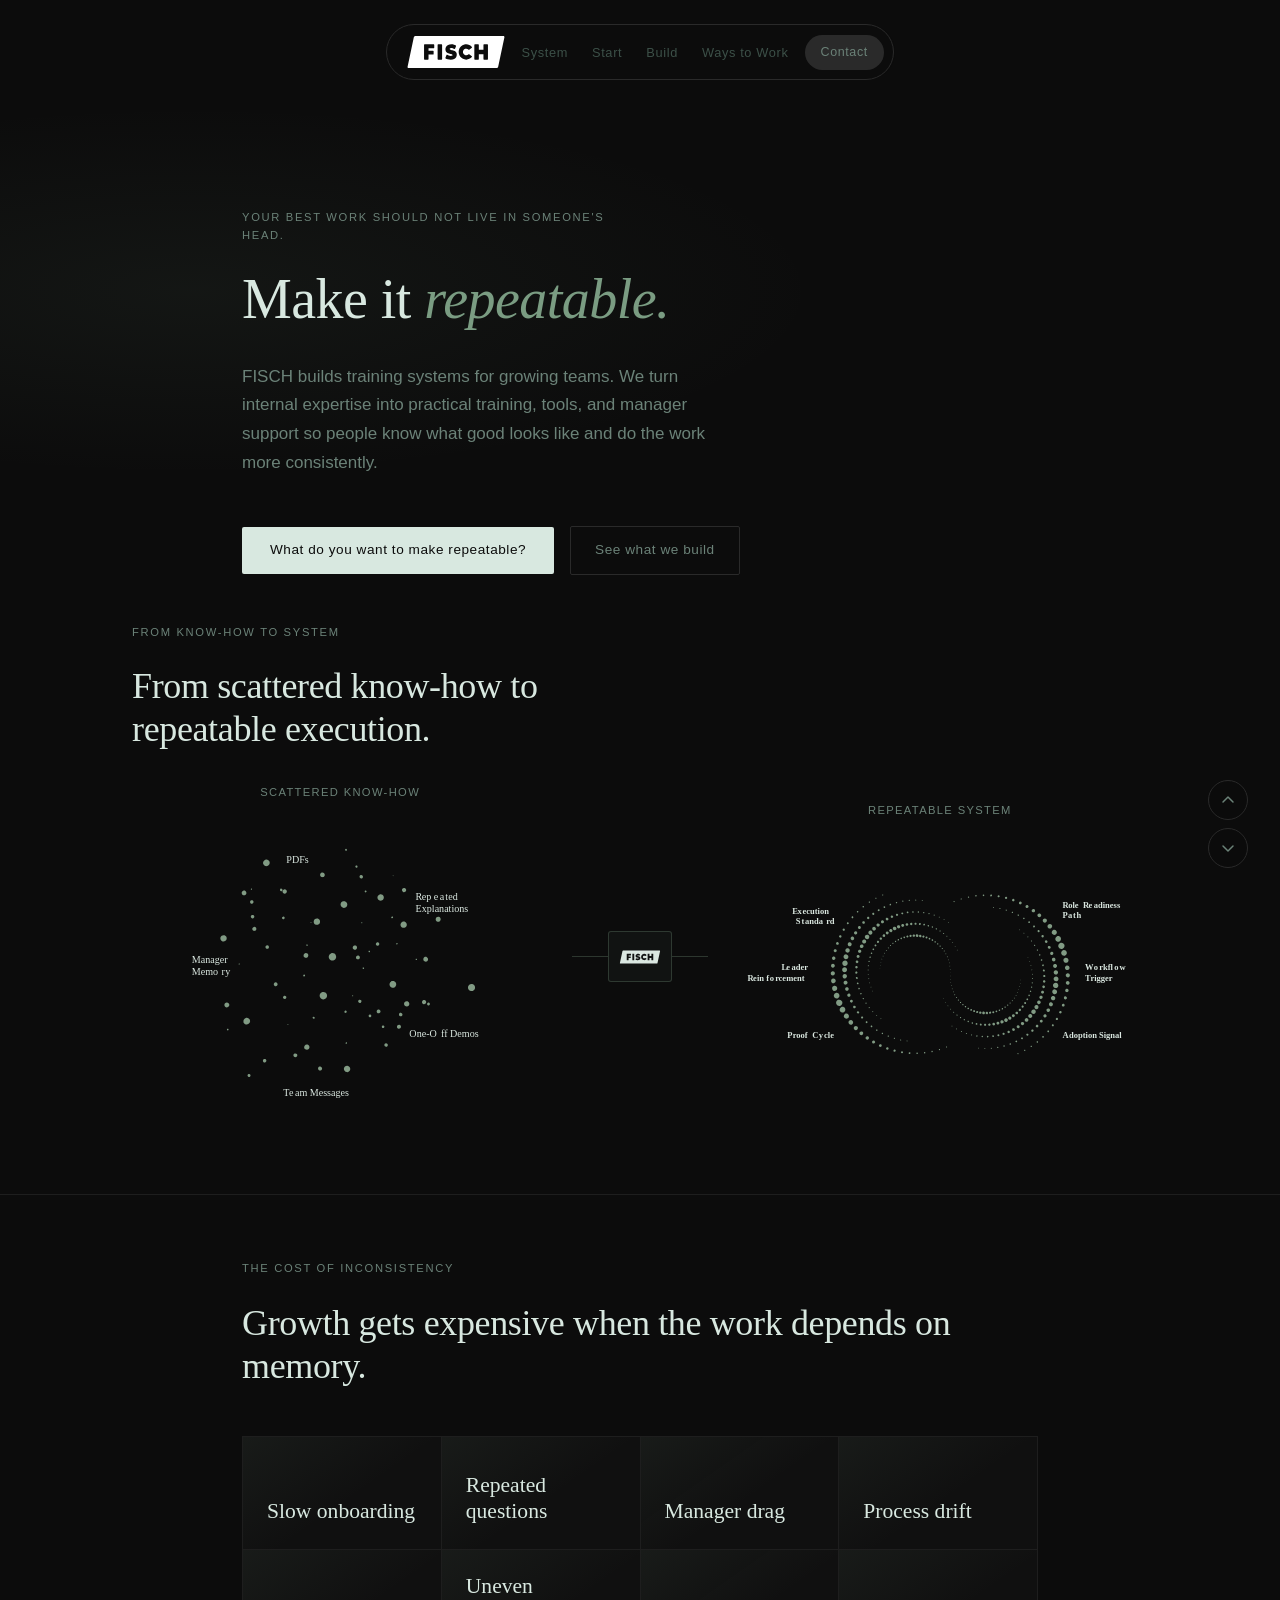
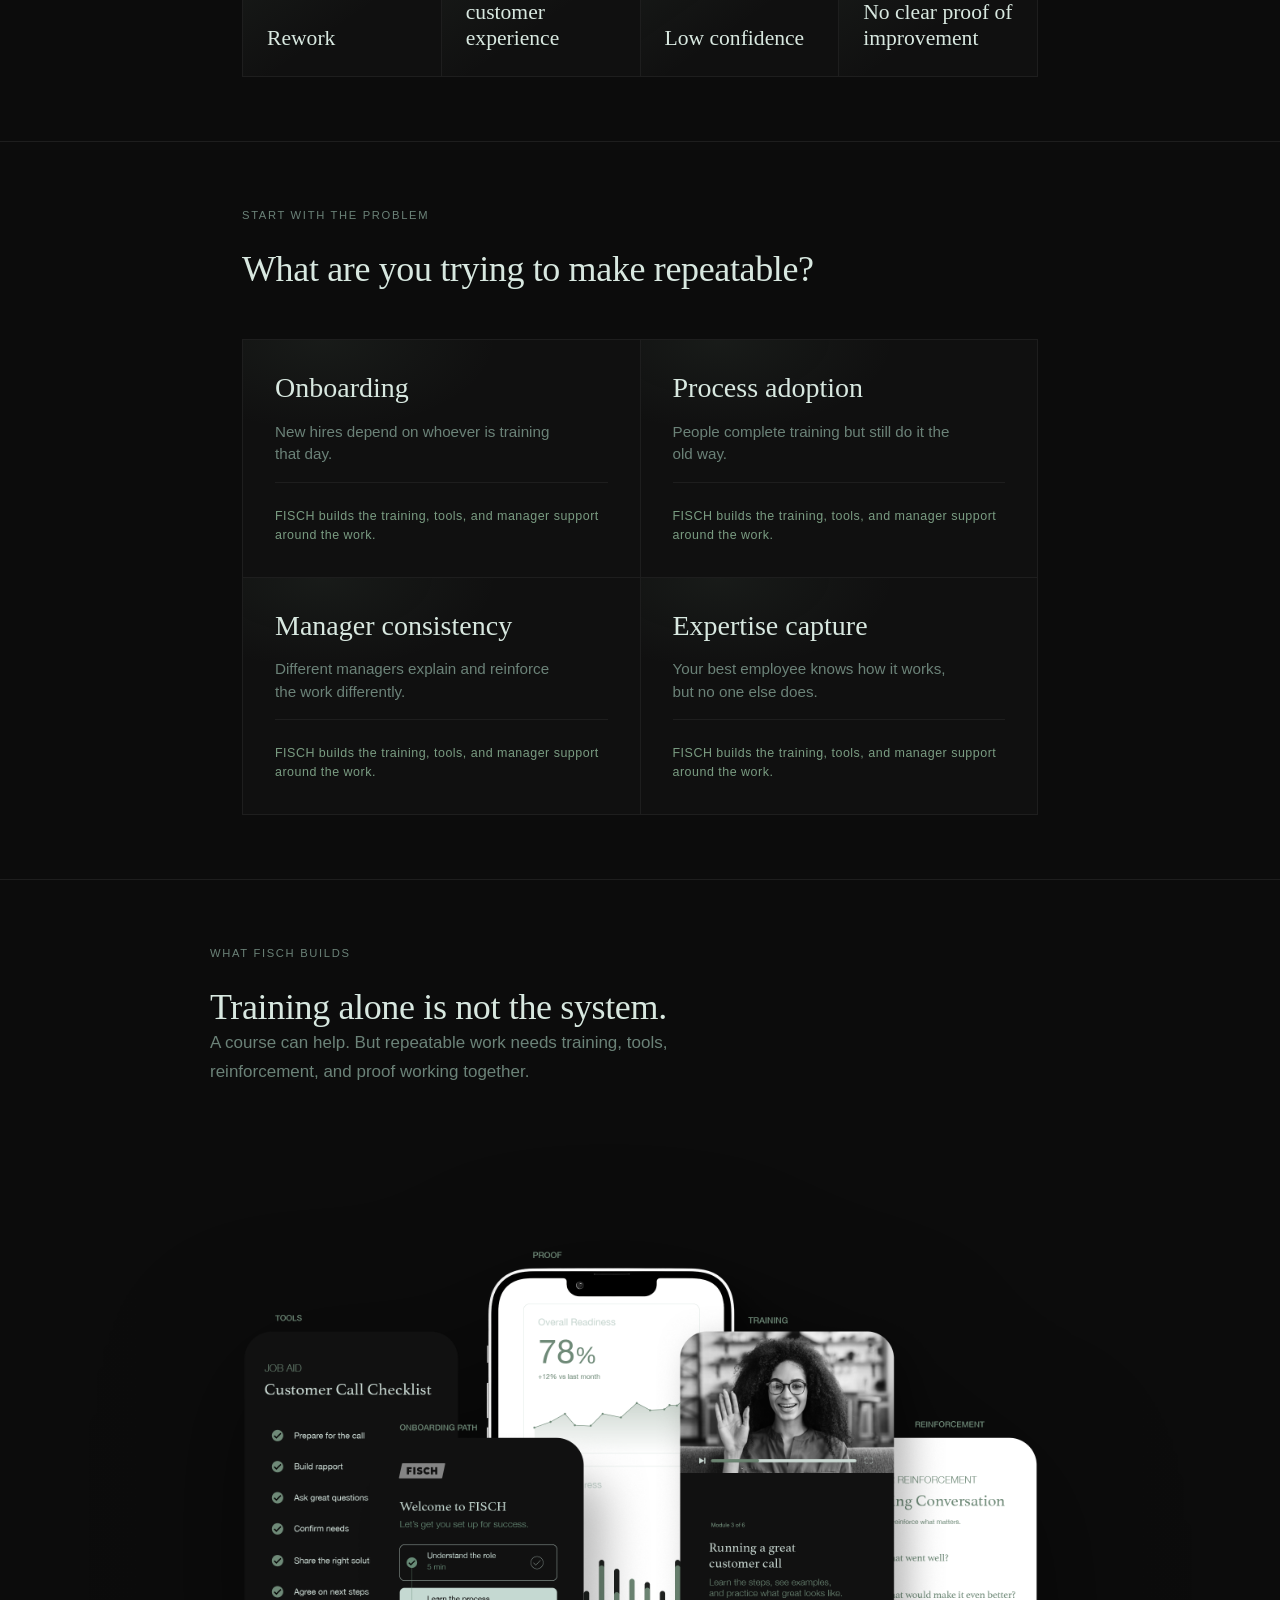
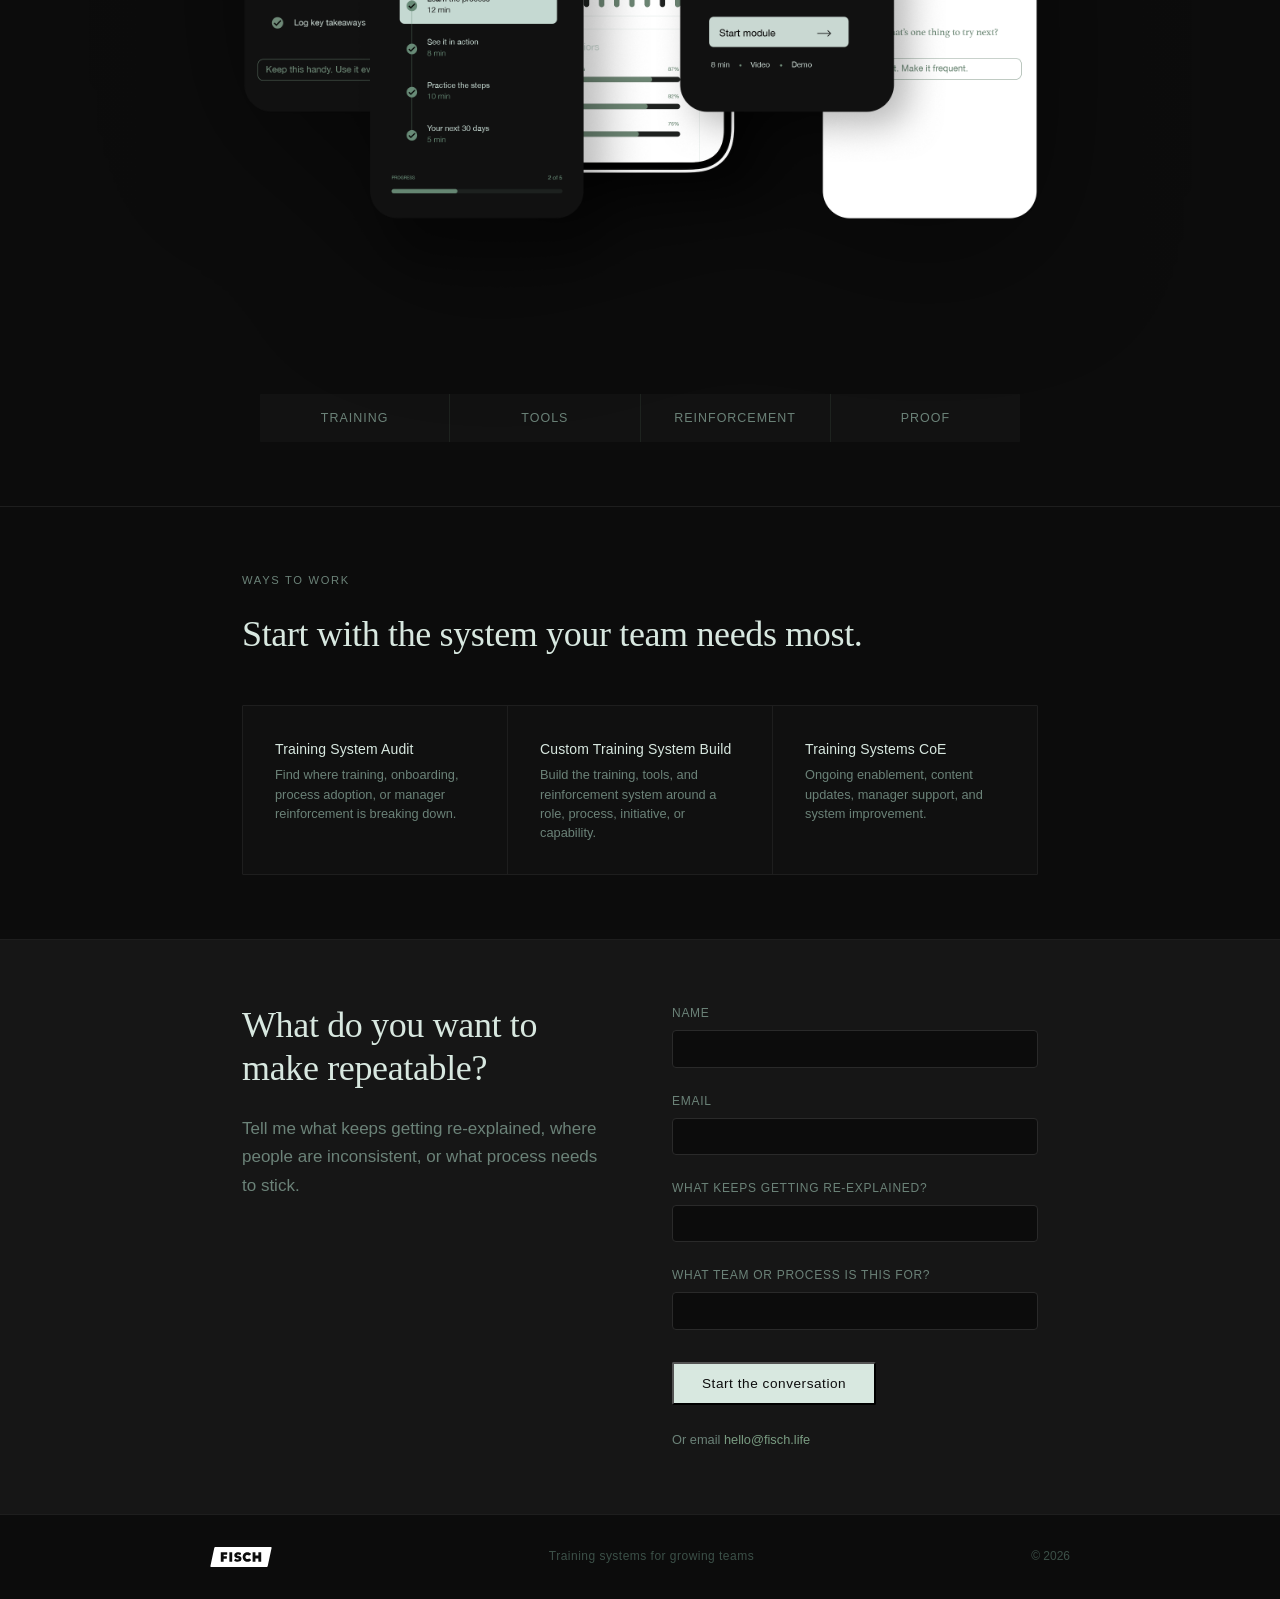
==== index.html @ 95045d08 "Add FISCH system stack section and mobile nav updates" ====
<!DOCTYPE html>
<html lang="en">
<head>
  <meta charset="UTF-8" />
  <meta name="viewport" content="width=device-width, initial-scale=1.0" />
  <title>FISCH | Training Systems for Growing Teams</title>
  <meta name="description" content="FISCH builds training systems for growing teams so internal expertise becomes repeatable work." />
  <link rel="canonical" href="https://fisch.life/" />

  <meta property="og:type" content="website" />
  <meta property="og:url" content="https://fisch.life/" />
  <meta property="og:title" content="FISCH — Training Systems for Growing Teams" />
  <meta property="og:description" content="FISCH builds training systems for growing teams so internal expertise becomes repeatable work." />
  <meta property="og:image" content="https://fisch.life/assets/images/og-image.png" />

  <meta name="twitter:card" content="summary_large_image" />
  <meta name="twitter:title" content="FISCH — Training Systems for Growing Teams" />
  <meta name="twitter:description" content="FISCH builds training systems for growing teams so internal expertise becomes repeatable work." />
  <meta name="twitter:image" content="https://fisch.life/assets/images/og-image.png" />

  <script type="application/ld+json">
  {
    "@context": "https://schema.org",
    "@graph": [
      {
        "@type": "Organization",
        "name": "FISCH",
        "url": "https://fisch.life/",
        "logo": "https://fisch.life/assets/logos/fisch-logo-green.svg",
        "description": "Training systems for growing teams.",
        "email": "hello@fisch.life"
      },
      {
        "@type": "WebSite",
        "name": "FISCH",
        "url": "https://fisch.life/"
      }
    ]
  }
  </script>

  <link rel="stylesheet" href="style.css" />
  <link rel="icon" type="image/svg+xml" href="assets/logos/fisch-logo-green.svg" />
</head>
<body>

  <nav class="nav-rail" aria-label="Section navigation">
    <a href="#" class="rail-wordmark" aria-label="FISCH home">
      <img src="assets/logos/fisch-logo-white.svg" alt="FISCH" onerror="this.src='assets/logos/fisch-logo-white.png'" />
    </a>
    <ul class="rail-links" role="list">
      <li class="rail-item">
        <span class="rail-dot" aria-hidden="true"></span>
        <a href="#hero" class="rail-link">INTRO</a>
      </li>
      <li class="rail-item">
        <span class="rail-dot" aria-hidden="true"></span>
        <a href="#system" class="rail-link">SYSTEM</a>
      </li>
      <li class="rail-item">
        <span class="rail-dot" aria-hidden="true"></span>
        <a href="#use-cases" class="rail-link">START</a>
      </li>
      <li class="rail-item">
        <span class="rail-dot" aria-hidden="true"></span>
        <a href="#what-gets-built" class="rail-link">BUILD</a>
      </li>
      <li class="rail-item">
        <span class="rail-dot" aria-hidden="true"></span>
        <a href="#offers" class="rail-link">OFFERS</a>
      </li>
      <li class="rail-item">
        <span class="rail-dot" aria-hidden="true"></span>
        <a href="#contact" class="rail-link">CONTACT</a>
      </li>
    </ul>
  </nav>

  <header class="site-header">
    <nav class="nav-inner">
      <a href="#" class="wordmark"><img src="assets/logos/fisch-logo-white.svg" alt="FISCH" onerror="this.src='assets/logos/fisch-logo-white.png'" /></a>
      <button class="mobile-menu-toggle" type="button" aria-expanded="false" aria-controls="mobile-menu">
        Menu
      </button>
      <div class="nav-links">
        <a href="#system" class="nav-link">System</a>
        <a href="#use-cases" class="nav-link">Start</a>
        <a href="#what-gets-built" class="nav-link">Build</a>
        <a href="#offers" class="nav-link">Ways to Work</a>
      </div>
      <a href="#contact" class="nav-cta">Contact</a>
      <div class="mobile-menu" id="mobile-menu" hidden>
        <a href="#hero" class="mobile-menu-link">Intro</a>
        <a href="#system" class="mobile-menu-link">System</a>
        <a href="#use-cases" class="mobile-menu-link">Start</a>
        <a href="#what-gets-built" class="mobile-menu-link">Build</a>
        <a href="#offers" class="mobile-menu-link">Offers</a>
        <a href="#contact" class="mobile-menu-link">Contact</a>
        <a href="#contact" class="mobile-menu-cta">What do you want to make repeatable?</a>
      </div>
    </nav>
  </header>

  <main>

    <!-- 1. Hero -->
    <section id="hero">
      <div class="section-inner hero-inner">
        <div class="hero-copy">
          <p class="overline">Your best work should not live in someone's head.</p>
          <h1>Make it <em>repeatable.</em></h1>
          <p class="hero-sub">FISCH builds training systems for growing teams. We turn internal expertise into practical training, tools, and manager support so people know what good looks like and do the work more consistently.</p>
          <div class="hero-actions">
            <a href="#contact" class="btn-primary">What do you want to make repeatable?</a>
            <a href="#what-gets-built" class="btn-ghost">See what we build</a>
          </div>
        </div>
        <div class="hero-atmosphere" aria-hidden="true">
          <img src="assets/logos/fisch-logo-green-gradient-interior.svg" alt="" class="hero-logo-mark">
        </div>
      </div>
    </section>

    <!-- 2. Transformation visual -->
    <section id="system">
      <div class="section-inner hero-transform-inner">
        <div class="hero-transform-copy">
          <p class="overline">From Know-How to System</p>
          <h2>From scattered know-how to repeatable execution.</h2>
        </div>
        <div class="transform-visual">
          <div class="transform-panel">
            <p class="transform-label">Scattered Know-How</p>
            <figure class="transform-figure">
              <img
                src="assets/images/scattered-knowhow.svg"
                alt="Scattered sticky notes, informal messages, and undocumented expertise spread across people with no consistent system in place"
                onerror="this.src='assets/images/scattered-knowhow.png'"
              />
            </figure>
          </div>
          <div class="transform-bridge" aria-hidden="true">
            <span class="transform-connector"></span>
            <div class="transform-mark">
              <img
                src="assets/logos/fisch-logo-teal.svg"
                alt=""
                onerror="this.src='assets/logos/fisch-logo-teal.png'"
              />
              <span class="transform-steps">captures · structures · embeds · proves</span>
            </div>
            <span class="transform-connector"></span>
          </div>
          <div class="transform-panel">
            <p class="transform-label">Repeatable System</p>
            <figure class="transform-figure">
              <img
                src="assets/images/execution-system.svg"
                alt="An organized execution system with onboarding paths, job aids, manager check-ins, and consistent standards the whole team uses"
                onerror="this.src='assets/images/execution-system.png'"
              />
            </figure>
          </div>
        </div>
      </div>
    </section>

    <!-- 3. Cost of inconsistency -->
    <section id="friction">
      <div class="section-inner">
        <p class="overline">The Cost of Inconsistency</p>
        <h2>Growth gets expensive when the work depends on memory.</h2>
        <ul class="cost-grid" role="list">
          <li>Slow onboarding</li>
          <li>Repeated questions</li>
          <li>Manager drag</li>
          <li>Process drift</li>
          <li>Rework</li>
          <li>Uneven customer experience</li>
          <li>Low confidence</li>
          <li>No clear proof of improvement</li>
        </ul>
      </div>
    </section>

    <!-- 4. Self-identification -->
    <section id="use-cases">
      <div class="section-inner">
        <p class="overline">START WITH THE PROBLEM</p>
        <h2>What are you trying to make repeatable?</h2>
        <ul class="repeatable-grid" role="list">
          <li class="repeatable-card">
            <span class="repeatable-card-title">Onboarding</span>
            <span class="repeatable-card-desc">New hires depend on whoever is training that day.</span>
            <span class="repeatable-card-build">FISCH builds the training, tools, and manager support around the work.</span>
          </li>
          <li class="repeatable-card">
            <span class="repeatable-card-title">Process adoption</span>
            <span class="repeatable-card-desc">People complete training but still do it the old way.</span>
            <span class="repeatable-card-build">FISCH builds the training, tools, and manager support around the work.</span>
          </li>
          <li class="repeatable-card">
            <span class="repeatable-card-title">Manager consistency</span>
            <span class="repeatable-card-desc">Different managers explain and reinforce the work differently.</span>
            <span class="repeatable-card-build">FISCH builds the training, tools, and manager support around the work.</span>
          </li>
          <li class="repeatable-card">
            <span class="repeatable-card-title">Expertise capture</span>
            <span class="repeatable-card-desc">Your best employee knows how it works, but no one else does.</span>
            <span class="repeatable-card-build">FISCH builds the training, tools, and manager support around the work.</span>
          </li>
        </ul>
      </div>
    </section>

    <!-- 5. What FISCH builds -->
    <section id="what-gets-built">
      <div class="section-inner">
        <div class="system-stack-copy">
          <p class="overline">WHAT FISCH BUILDS</p>
          <h2>Training alone is not the system.</h2>
          <p class="section-lead">A course can help. But repeatable work needs training, tools, reinforcement, and proof working together.</p>
        </div>
        <figure class="system-stack-visual">
          <img
            src="assets/images/fisch-system-stack.png"
            alt="FISCH system stack showing onboarding, training, job aids, manager reinforcement, workflow prompts, and proof."
            loading="lazy"
            decoding="async"
          />
        </figure>
        <div class="system-stack-strip" role="group" aria-label="FISCH system parts">
          <button type="button" class="system-stack-button">Training</button>
          <button type="button" class="system-stack-button">Tools</button>
          <button type="button" class="system-stack-button">Reinforcement</button>
          <button type="button" class="system-stack-button">Proof</button>
        </div>
      </div>
    </section>

    <!-- 6. Ways to work -->
    <section id="offers">
      <div class="section-inner">
        <p class="overline">Ways to Work</p>
        <h2>Start with the system your team needs most.</h2>
        <ul class="build-items offer-items">
          <li class="build-item">
            <span class="build-item-name">Training System Audit</span>
            <span class="build-item-desc">Find where training, onboarding, process adoption, or manager reinforcement is breaking down.</span>
          </li>
          <li class="build-item">
            <span class="build-item-name">Custom Training System Build</span>
            <span class="build-item-desc">Build the training, tools, and reinforcement system around a role, process, initiative, or capability.</span>
          </li>
          <li class="build-item">
            <span class="build-item-name">Training Systems CoE</span>
            <span class="build-item-desc">Ongoing enablement, content updates, manager support, and system improvement.</span>
          </li>
        </ul>
      </div>
    </section>

    <!-- 7. Final CTA -->
    <section id="contact">
      <div class="section-inner">
        <div class="contact-split">
          <div class="contact-copy">
            <h2>What do you want to make repeatable?</h2>
            <p class="section-lead">Tell me what keeps getting re-explained, where people are inconsistent, or what process needs to stick.</p>
          </div>
          <div class="contact-form-wrap">
            <form class="contact-form" name="contact" action="mailto:hello@fisch.life" method="post" enctype="text/plain">
              <div class="form-field">
                <label for="name">Name</label>
                <input type="text" id="name" name="name" autocomplete="name" required />
              </div>
              <div class="form-field">
                <label for="email">Email</label>
                <input type="email" id="email" name="email" autocomplete="email" required />
              </div>
              <div class="form-field">
                <label for="re-explained">What keeps getting re-explained?</label>
                <input type="text" id="re-explained" name="what-keeps-getting-re-explained" required />
              </div>
              <div class="form-field">
                <label for="team-process">What team or process is this for?</label>
                <input type="text" id="team-process" name="team-or-process" />
              </div>
              <button type="submit" class="btn-primary">Start the conversation</button>
            </form>
            <p class="form-fallback">Or email <a href="mailto:hello@fisch.life">hello@fisch.life</a></p>
          </div>
        </div>
      </div>
    </section>

  </main>

  <footer class="site-footer">
    <div class="footer-inner">
      <img src="assets/logos/fisch-logo-white.svg" alt="FISCH" class="wordmark-img" onerror="this.src='assets/logos/fisch-logo-white.png'" />
      <span class="footer-tagline">Training systems for growing teams</span>
      <span class="footer-copy">&copy; 2026</span>
    </div>
  </footer>

  <nav class="section-nav" aria-label="Jump to section">
    <button class="section-nav-btn" id="section-prev" aria-label="Previous section">
      <svg width="14" height="14" viewBox="0 0 14 14" fill="none" aria-hidden="true">
        <polyline points="2,9 7,4 12,9" stroke="currentColor" stroke-width="1.5" stroke-linecap="round" stroke-linejoin="round"/>
      </svg>
    </button>
    <button class="section-nav-btn" id="section-next" aria-label="Next section">
      <svg width="14" height="14" viewBox="0 0 14 14" fill="none" aria-hidden="true">
        <polyline points="2,5 7,10 12,5" stroke="currentColor" stroke-width="1.5" stroke-linecap="round" stroke-linejoin="round"/>
      </svg>
    </button>
  </nav>

  <script src="main.js?v=mobile-menu"></script>
</body>
</html>
---- style.css ----
/* ============================================================
   FISCH — style.css
   Premium, minimal, dark. No external dependencies.
   ============================================================ */

/* --- Custom properties --- */
:root {
  --bg:           #0c0c0c;
  --bg-section:   #101010;
  --surface:      #161616;
  --border:       #1e1e1e;
  --border-light: #2a2a2a;

  --text:         #d8e8e0;
  --text-muted:   #6b8278;
  --text-dim:     #3c5048;
  --accent:       #7a9c82;

  --font-serif: 'Palatino Linotype', Palatino, 'Book Antiqua', serif;
  --font-sans:  -apple-system, BlinkMacSystemFont, 'Helvetica Neue', Arial, sans-serif;

  --max-w:        860px;
  --max-w-narrow: 640px;

  --space-1: 0.5rem;
  --space-2: 1rem;
  --space-3: 1.5rem;
  --space-4: 2rem;
  --space-6: 3rem;
  --space-8: 4rem;
  --space-12: 6rem;
  --space-16: 8rem;
  --space-20: 10rem;
}

/* --- Reset --- */
*, *::before, *::after {
  box-sizing: border-box;
  margin: 0;
  padding: 0;
}

html {
  width: 100%;
  min-height: 100%;
  background-color: var(--bg);
  scroll-behavior: smooth;
  -webkit-font-smoothing: antialiased;
  scroll-padding-top: 5rem;
  overflow-x: hidden;
}

body {
  width: 100%;
  max-width: 100%;
  min-height: 100vh;
  margin: 0;
  background-color: var(--bg);
  color: var(--text);
  font-family: var(--font-sans);
  font-size: 1rem;
  line-height: 1.65;
  overflow-x: hidden;
}

main {
  width: 100%;
  max-width: 100%;
  padding-top: 5rem;
  background-color: var(--bg);
}

/* --- Typography --- */
h1, h2, h3 {
  font-family: var(--font-serif);
  font-weight: normal;
  letter-spacing: -0.01em;
  line-height: 1.2;
  color: var(--text);
}

h1 {
  font-size: clamp(2rem, 5vw, 3.5rem);
  line-height: 1.1;
}

h2 {
  font-size: clamp(1.5rem, 3.5vw, 2.25rem);
  line-height: 1.2;
}

h3 {
  font-size: 1.125rem;
  letter-spacing: 0;
}

p {
  color: var(--text);
  max-width: 62ch;
}

img,
svg {
  max-width: 100%;
}

a {
  color: var(--text);
  text-decoration: none;
}

/* --- Utilities --- */
.overline {
  display: block;
  font-family: var(--font-sans);
  font-size: 0.7rem;
  font-weight: 500;
  letter-spacing: 0.15em;
  text-transform: uppercase;
  color: var(--text-muted);
  margin-bottom: var(--space-3);
}

.placeholder-note {
  color: var(--text-dim);
  font-size: 0.875rem;
  font-style: italic;
  margin-top: var(--space-2);
}

/* --- Layout --- */
.section-inner {
  max-width: var(--max-w);
  margin: 0 auto;
  padding: var(--space-8) var(--space-4);
  width: 100%;
}

section {
  width: 100%;
  max-width: 100%;
  background-color: var(--bg);
}

section + section {
  border-top: 1px solid var(--border);
}

/* --- Header / Nav --- */
.nav-rail { display: none; }

.site-header {
  position: fixed;
  top: 1.5rem;
  left: 0;
  right: 0;
  max-width: 100%;
  z-index: 100;
  pointer-events: none;
}

.nav-inner {
  position: relative;
  max-width: fit-content;
  margin: 0 auto;
  padding: 0.6rem 0.6rem 0.6rem 1.25rem;
  display: flex;
  align-items: center;
  gap: var(--space-2);
  background-color: rgba(14, 14, 14, 0.92);
  border: 1px solid var(--border-light);
  border-radius: 100px;
  backdrop-filter: blur(10px);
  -webkit-backdrop-filter: blur(10px);
  pointer-events: auto;
}

.wordmark {
  font-family: var(--font-sans);
  font-size: 0.8rem;
  font-weight: 600;
  letter-spacing: 0.2em;
  text-transform: uppercase;
  color: var(--text);
  display: flex;
  align-items: center;
}

.wordmark img {
  display: block;
  height: 32px;
  width: auto;
}

.wordmark-img {
  display: block;
  height: 20px;
  width: auto;
}

.nav-links {
  display: flex;
  gap: var(--space-3);
}

.nav-link {
  font-size: 0.8rem;
  letter-spacing: 0.05em;
  color: var(--text-dim);
  transition: color 0.2s;
}

.nav-link:hover {
  color: var(--text-muted);
}

.nav-link.is-active {
  color: var(--text);
}

.nav-cta {
  display: inline-block;
  padding: 0.45rem 1rem;
  background-color: var(--border-light);
  border-radius: 100px;
  font-size: 0.78rem;
  letter-spacing: 0.05em;
  color: var(--text-muted);
  transition: background-color 0.2s, color 0.2s;
}

.nav-cta:hover {
  background-color: var(--surface);
  color: var(--text);
}

.mobile-menu-toggle,
.mobile-menu {
  display: none;
}

.mobile-menu[hidden] {
  display: none !important;
}

.wordmark:focus-visible,
.nav-link:focus-visible,
.nav-cta:focus-visible,
.rail-wordmark:focus-visible,
.rail-link:focus-visible,
.mobile-menu-toggle:focus-visible,
.mobile-menu-link:focus-visible,
.mobile-menu-cta:focus-visible {
  outline: 1px solid rgba(122, 156, 130, 0.7);
  outline-offset: 4px;
  border-radius: 999px;
}

/* --- Buttons --- */
.btn-primary {
  display: inline-block;
  padding: 0.75rem 1.75rem;
  background-color: var(--text);
  color: var(--bg);
  font-family: var(--font-sans);
  font-size: 0.85rem;
  font-weight: 500;
  letter-spacing: 0.04em;
  border-radius: 2px;
  max-width: 100%;
  text-align: center;
  transition: opacity 0.2s;
}

.btn-primary:hover {
  opacity: 0.85;
}

.btn-ghost {
  display: inline-block;
  padding: 0.75rem 1.5rem;
  border: 1px solid var(--border-light);
  color: var(--text-muted);
  font-family: var(--font-sans);
  font-size: 0.85rem;
  letter-spacing: 0.04em;
  border-radius: 2px;
  max-width: 100%;
  text-align: center;
  transition: color 0.2s, border-color 0.2s;
}

.btn-ghost:hover {
  color: var(--text);
  border-color: var(--text-muted);
}

/* --- Hero --- */
#hero {
  background-color: var(--bg);
  background-image: radial-gradient(ellipse 70% 50% at 15% 40%, rgba(122, 156, 130, 0.07) 0%, transparent 70%);
}

.hero-inner {
  padding-top: var(--space-16);
  padding-bottom: var(--space-4);
}

.hero-copy h1 {
  max-width: 18ch;
  margin-bottom: var(--space-4);
}

.hero-copy h1 em {
  color: var(--accent);
  font-style: italic;
}

.hero-atmosphere {
  display: none;
}

/* Scroll cue */
.scroll-cue {
  display: block;
  margin-top: var(--space-6);
  color: var(--text-dim);
  animation: scroll-cue-pulse 2.4s ease-in-out infinite;
}

@keyframes scroll-cue-pulse {
  0%, 100% { opacity: 0.35; transform: translateY(0); }
  50%       { opacity: 0.75; transform: translateY(4px); }
}

.hero-sub {
  font-size: 1.0625rem;
  color: var(--text-muted);
  max-width: 52ch;
  margin-bottom: var(--space-6);
  line-height: 1.7;
}

.hero-actions {
  display: flex;
  gap: var(--space-2);
  flex-wrap: wrap;
  align-items: center;
}

.hero-transform-inner {
  padding-top: var(--space-2);
  padding-bottom: var(--space-8);
  max-width: 1080px;
}

.hero-transform-copy {
  max-width: var(--max-w);
  margin-bottom: var(--space-4);
}

.hero-transform-copy h2 {
  max-width: 28ch;
}

/* --- Compressed homepage sections --- */
#system,
#friction,
#use-cases,
#what-gets-built,
#offers {
  background-color: var(--bg);
}

#hero + #system {
  border-top: 0;
}

.cost-grid,
.repeatable-grid {
  list-style: none;
  display: grid;
  gap: 1px;
  background-color: var(--border);
  border: 1px solid var(--border);
  margin-top: var(--space-6);
}

.cost-grid {
  grid-template-columns: repeat(4, 1fr);
}

.cost-grid li {
  min-height: 7rem;
  display: flex;
  align-items: flex-end;
  padding: var(--space-3);
  background:
    linear-gradient(145deg, rgba(122, 156, 130, 0.08), transparent 55%),
    var(--bg-section);
  color: var(--text);
  font-family: var(--font-serif);
  font-size: clamp(1.05rem, 1.7vw, 1.35rem);
  line-height: 1.2;
}

.repeatable-grid {
  grid-template-columns: repeat(2, 1fr);
}

.repeatable-card {
  display: flex;
  flex-direction: column;
  gap: var(--space-2);
  min-height: 13rem;
  padding: var(--space-4);
  background:
    radial-gradient(ellipse 80% 70% at 20% 0%, rgba(122, 156, 130, 0.08), transparent 55%),
    var(--bg-section);
}

.repeatable-card-title {
  display: block;
  font-family: var(--font-serif);
  font-size: clamp(1.25rem, 2.2vw, 1.75rem);
  line-height: 1.15;
  color: var(--text);
}

.repeatable-card-desc {
  display: block;
  color: var(--text-muted);
  font-size: 0.95rem;
  line-height: 1.5;
  max-width: 34ch;
}

.repeatable-card-build {
  display: block;
  margin-top: auto;
  padding-top: var(--space-3);
  border-top: 1px solid var(--border);
  color: var(--accent);
  font-size: 0.78rem;
  line-height: 1.5;
  letter-spacing: 0.04em;
}

.build-items-simple .build-item {
  min-height: 10rem;
  justify-content: flex-end;
}

.build-items-simple .build-item-name {
  font-family: var(--font-serif);
  font-size: clamp(1.35rem, 2vw, 1.75rem);
  line-height: 1.15;
}

.build-items-simple .build-item-desc {
  font-size: 0.95rem;
}

.offer-items {
  margin-top: var(--space-6);
}

.credibility-strip {
  margin-top: var(--space-8);
  padding-top: var(--space-6);
  border-top: 1px solid var(--border);
}

.credibility-copy {
  display: grid;
  grid-template-columns: minmax(12rem, 0.8fr) minmax(0, 1.2fr);
  gap: var(--space-6);
  align-items: baseline;
}

.credibility-copy .overline {
  margin-bottom: 0;
}

.credibility-copy h2 {
  font-size: clamp(1.35rem, 2.6vw, 2rem);
  max-width: 28ch;
}

.compact-brand-strip {
  grid-template-columns: repeat(4, 1fr);
  gap: var(--space-4);
  margin-top: var(--space-6);
  padding-top: 0;
  border-top: none;
}

.compact-brand-strip .brand-item {
  justify-content: space-between;
  min-height: 5rem;
  padding-top: var(--space-3);
  border-top: 1px solid var(--border);
}

/* --- Journey --- */
#journey {
  background-color: var(--bg);
  border-top: none;
}

.journey-inner {
  padding-top: var(--space-4);
  padding-bottom: var(--space-12);
}

.journey-sequence {
  display: flex;
  align-items: flex-start;
  justify-content: space-between;
  position: relative;
  margin-top: var(--space-8);
  max-width: var(--max-w-narrow);
}

.journey-sequence::before {
  content: '';
  position: absolute;
  top: 0.3rem;
  left: 0;
  right: 0;
  height: 1px;
  background: linear-gradient(
    to right,
    transparent,
    var(--border-light) 12%,
    var(--border-light) 88%,
    transparent
  );
}

.journey-step {
  display: flex;
  flex-direction: column;
  align-items: center;
  gap: var(--space-2);
  position: relative;
  z-index: 1;
  cursor: pointer;
}

.journey-step:focus-visible {
  outline: 1px solid var(--border-light);
  outline-offset: 6px;
  border-radius: 2px;
}

.journey-node {
  display: block;
  width: 0.6rem;
  height: 0.6rem;
  border-radius: 50%;
  border: 1px solid var(--border-light);
  background-color: var(--bg-section);
  transition: border-color 0.2s, background-color 0.2s;
}

.journey-step-label {
  font-family: var(--font-sans);
  font-size: 0.68rem;
  letter-spacing: 0.1em;
  text-transform: uppercase;
  color: var(--text-dim);
  white-space: nowrap;
  transition: color 0.2s;
}

/* hover — subtle, does not reveal content */
.journey-step:hover .journey-node {
  border-color: var(--text-muted);
}

.journey-step:hover .journey-step-label {
  color: var(--text-muted);
}

/* active — set by JS */
.journey-step.is-active .journey-node {
  border-color: var(--accent);
  background-color: var(--accent);
}

.journey-step.is-active .journey-step-label {
  color: var(--text);
}

/* panel */
.journey-panel {
  max-width: var(--max-w-narrow);
  margin-top: var(--space-6);
  padding: var(--space-3) 0 var(--space-3) var(--space-4);
  border-left: 2px solid var(--accent);
  opacity: 0;
  transition: opacity 0.25s;
}

.journey-panel.is-visible {
  opacity: 1;
}

.journey-panel-text {
  font-size: 0.9rem;
  color: var(--text-muted);
  line-height: 1.65;
  max-width: none;
}

/* --- Problem --- */
#problem .section-inner {
  padding-bottom: var(--space-12);
}

#problem h2 {
  max-width: 22ch;
  margin-bottom: var(--space-4);
}

.section-lead {
  font-size: 1.0625rem;
  color: var(--text-muted);
  max-width: 58ch;
  line-height: 1.7;
  margin-bottom: var(--space-8);
}

.problem-list {
  list-style: none;
  display: grid;
  gap: 0;
  border-top: 1px solid var(--border);
  margin-bottom: var(--space-8);
}

#friction .problem-list li {
  grid-template-columns: 1fr;
}

.problem-list li {
  display: grid;
  grid-template-columns: 10rem 1fr;
  gap: var(--space-4);
  align-items: baseline;
  padding: var(--space-3) 0;
  border-bottom: 1px solid var(--border);
}

.problem-label {
  font-family: var(--font-sans);
  font-size: 0.8rem;
  font-weight: 500;
  letter-spacing: 0.06em;
  text-transform: uppercase;
  color: var(--accent);
  flex-shrink: 0;
}

.problem-desc {
  font-size: 0.9375rem;
  color: var(--text-muted);
  line-height: 1.6;
}

.problem-close {
  font-family: var(--font-serif);
  font-size: 1.125rem;
  color: var(--text);
  max-width: none;
}

/* --- Legacy fit matrix styles --- */
.fit-matrix {
  list-style: none;
  border-top: 1px solid var(--border);
  margin-top: var(--space-6);
}

.fit-row {
  display: grid;
  grid-template-columns: 10rem 2rem 1fr;
  gap: var(--space-3);
  align-items: baseline;
  padding: var(--space-4) 0;
  border-bottom: 1px solid var(--border);
}

.fit-category {
  font-family: var(--font-sans);
  font-size: 0.78rem;
  font-weight: 500;
  letter-spacing: 0.07em;
  text-transform: uppercase;
  color: var(--accent);
}

.fit-arrow {
  font-size: 0.8rem;
  color: var(--text-dim);
  text-align: center;
  user-select: none;
}

.fit-scenario {
  display: flex;
  flex-direction: column;
  gap: 0.2rem;
}

.fit-scenario-name {
  font-family: var(--font-sans);
  font-size: 0.9rem;
  font-weight: 500;
  color: var(--text);
  display: block;
}

.fit-scenario-desc {
  font-size: 0.8rem;
  color: var(--text-muted);
  line-height: 1.5;
  display: block;
  max-width: none;
}

/* --- Build groups (What Gets Built) --- */
#what-gets-built .section-inner {
  max-width: 1400px;
}

.system-stack-copy {
  max-width: var(--max-w);
  margin: 0 auto;
}

.system-stack-visual {
  position: relative;
  width: 100%;
  max-width: 1320px;
  margin: var(--space-6) auto 0;
  overflow: visible;
  isolation: isolate;
}

.system-stack-visual::after {
  content: "";
  position: absolute;
  z-index: 2;
  inset: 0 -1px;
  background: linear-gradient(90deg,
    var(--bg) 0%,
    rgba(12, 12, 12, 0) 9%,
    rgba(12, 12, 12, 0) 91%,
    var(--bg) 100%);
  opacity: 0.48;
  pointer-events: none;
}

.system-stack-visual img {
  position: relative;
  z-index: 1;
  display: block;
  width: 100%;
  height: auto;
  filter: drop-shadow(0 30px 70px rgba(0, 0, 0, 0.45));
}

.system-stack-strip {
  display: grid;
  grid-template-columns: repeat(4, minmax(0, 1fr));
  gap: 1px;
  max-width: 760px;
  margin: var(--space-4) auto 0;
  background-color: rgba(122, 156, 130, 0.16);
  border-radius: 2px;
  overflow: hidden;
}

.system-stack-button {
  min-height: 3rem;
  padding: 0.8rem 1rem;
  border: 0;
  border-radius: 0;
  background-color: rgba(16, 16, 16, 0.88);
  color: var(--text-muted);
  font-family: var(--font-sans);
  font-size: 0.78rem;
  font-weight: 500;
  letter-spacing: 0.08em;
  text-transform: uppercase;
  cursor: default;
  transition: background-color 0.2s, color 0.2s;
}

.system-stack-button:hover,
.system-stack-button:focus-visible {
  background-color: var(--surface);
  color: var(--text);
}

.system-stack-button:focus-visible {
  outline: 1px solid rgba(122, 156, 130, 0.55);
  outline-offset: -2px;
}

.build-grid {
  display: flex;
  flex-direction: column;
  gap: 1px;
  background-color: var(--border);
  border: 1px solid var(--border);
  border-radius: 2px;
  margin-top: var(--space-6);
}

.build-group {
  background-color: var(--bg);
  padding: var(--space-6) var(--space-6) var(--space-6);
}

.build-group + .build-group {
  margin-top: 0;
}

.build-group-label {
  font-family: var(--font-sans);
  font-size: 0.68rem;
  font-weight: 500;
  letter-spacing: 0.12em;
  text-transform: uppercase;
  color: var(--text-muted);
  margin-bottom: var(--space-4);
}

.build-items {
  list-style: none;
  display: grid;
  grid-template-columns: repeat(auto-fit, minmax(220px, 1fr));
  gap: 1px;
  background-color: var(--border);
  border: 1px solid var(--border);
  border-radius: 1px;
}

#use-cases .build-items {
  grid-template-columns: repeat(2, 1fr);
}

.build-item {
  display: flex;
  flex-direction: column;
  gap: 0.3rem;
  padding: var(--space-4);
  background-color: var(--bg-section);
  transition: background-color 0.2s;
}

.build-item:hover {
  background-color: var(--surface);
}

.build-item-name {
  font-family: var(--font-sans);
  font-size: 0.875rem;
  font-weight: 500;
  color: var(--text);
  letter-spacing: 0.01em;
}

.build-item-desc {
  font-size: 0.8rem;
  color: var(--text-muted);
  line-height: 1.5;
  max-width: none;
}

.offer-best {
  display: block;
  margin-top: var(--space-3);
  padding-top: var(--space-3);
  border-top: 1px solid var(--border);
  font-size: 0.78rem;
  color: var(--text-dim);
  line-height: 1.55;
  max-width: none;
}

/* --- Proof signals --- */
.signal-grid {
  display: grid;
  grid-template-columns: repeat(4, 1fr);
  gap: 1px;
  background-color: var(--border);
  border: 1px solid var(--border);
  border-radius: 1px;
}

.signal-item {
  display: flex;
  flex-direction: column;
  gap: 0.35rem;
  padding: var(--space-4);
  background-color: var(--bg);
}

.signal-desc {
  font-size: 0.8rem;
  color: var(--text-muted);
  line-height: 1.5;
  max-width: none;
}

/* --- Brand strip --- */
.brand-strip {
  display: grid;
  grid-template-columns: repeat(4, 1fr);
  gap: var(--space-6);
  border-top: 1px solid var(--border);
  padding-top: var(--space-6);
  margin-top: var(--space-8);
}

.brand-item {
  display: flex;
  flex-direction: column;
  gap: var(--space-2);
}

.brand-item img {
  display: block;
  height: 28px;
  width: auto;
  max-width: 100%;
  filter: brightness(0) invert(0.75);
  margin-bottom: var(--space-1);
}

.exp-name {
  font-family: var(--font-sans);
  font-size: 0.8rem;
  font-weight: 500;
  color: var(--text);
  display: block;
  letter-spacing: 0.01em;
}

.exp-desc {
  font-size: 0.75rem;
  color: var(--text-muted);
  line-height: 1.45;
  display: block;
  max-width: none;
}

/* --- Method --- */
#method {
  background-color: var(--bg-section);
}

#method h2 {
  max-width: 26ch;
  margin-bottom: var(--space-4);
}

.method-steps {
  list-style: none;
  display: flex;
  flex-direction: column;
  gap: 1px;
  background-color: var(--border);
  border: 1px solid var(--border);
  border-radius: 2px;
  margin-top: var(--space-6);
}

.method-step {
  display: grid;
  grid-template-columns: 8rem 1fr;
  background-color: var(--bg);
  border-left: 2px solid transparent;
  cursor: pointer;
  transition: background-color 0.2s, border-left-color 0.2s;
}

.method-step:focus-visible {
  outline: 1px solid var(--border-light);
  outline-offset: -2px;
}

.method-step:not(.is-active):hover {
  background-color: #111111;
  border-left-color: var(--border-light);
}

/* inactive */
.method-step:not(.is-active) {
  align-items: center;
}

.method-step:not(.is-active) .step-head,
.method-step:not(.is-active) .step-body {
  padding-top: var(--space-3);
  padding-bottom: var(--space-3);
}

.method-step:not(.is-active) .step-marker {
  color: var(--text-dim);
}

.method-step:not(.is-active) .step-body h3 {
  font-size: 0.875rem;
  color: var(--text-muted);
  margin-bottom: 0;
}

.method-step:not(.is-active) .step-body p {
  display: none;
}

/* active */
.method-step.is-active {
  background-color: var(--surface);
  border-left-color: var(--accent);
}

.step-head {
  display: flex;
  flex-direction: column;
  justify-content: flex-start;
  gap: var(--space-1);
  padding: var(--space-6);
  border-right: 1px solid var(--border);
}

.step-number {
  font-family: var(--font-sans);
  font-size: 0.65rem;
  color: var(--text-dim);
  letter-spacing: 0.08em;
}

.step-marker {
  font-family: var(--font-sans);
  font-size: 0.68rem;
  font-weight: 600;
  letter-spacing: 0.2em;
  text-transform: uppercase;
  color: var(--accent);
  display: block;
  width: 100%;
  min-width: 0;
  overflow-wrap: anywhere;
}

.step-body {
  padding: var(--space-6);
}

.step-body h3 {
  font-family: var(--font-serif);
  font-size: 1.125rem;
  color: var(--text);
  line-height: 1.3;
  margin-bottom: var(--space-2);
}

.step-body p {
  font-size: 0.9rem;
  color: var(--text-muted);
  line-height: 1.7;
  max-width: 60ch;
}

.method-engines {
  font-family: var(--font-sans);
  font-size: 0.68rem;
  letter-spacing: 0.12em;
  text-transform: uppercase;
  color: var(--text-dim);
  text-align: center;
  margin-top: var(--space-6);
  max-width: none;
}

/* --- Content sections --- */
#what-gets-built,
#proof,
#who,
#offers,
#scenarios {
  background-color: var(--bg);
}

/* --- Contact --- */
#contact {
  background-color: var(--surface);
}

.contact-split {
  display: grid;
  grid-template-columns: 1fr 1fr;
  gap: var(--space-8);
  align-items: start;
}

.contact-copy h2 {
  margin-bottom: var(--space-3);
}

.contact-copy .section-lead {
  margin-bottom: 0;
}

.contact-form {
  display: flex;
  flex-direction: column;
  gap: var(--space-3);
}

.form-field {
  display: flex;
  flex-direction: column;
  gap: 0.4rem;
}

.form-field label {
  font-size: 0.75rem;
  letter-spacing: 0.06em;
  text-transform: uppercase;
  color: var(--text-muted);
}

.contact-form input,
.contact-form textarea {
  background-color: var(--bg);
  border: 1px solid var(--border-light);
  border-radius: 4px;
  color: var(--text);
  font-family: var(--font-sans);
  font-size: 0.9rem;
  padding: 0.6rem 0.75rem;
  width: 100%;
  box-sizing: border-box;
  transition: border-color 0.2s;
  resize: vertical;
}

.contact-form input:focus,
.contact-form textarea:focus {
  outline: none;
  border-color: var(--accent);
}

.contact-form input::placeholder,
.contact-form textarea::placeholder {
  color: var(--text-dim);
}

.contact-form .btn-primary {
  align-self: flex-start;
  margin-top: var(--space-1);
}

.form-fallback {
  margin-top: var(--space-3);
  font-size: 0.8rem;
  color: var(--text-muted);
}

.form-fallback a {
  color: var(--accent);
}

/* --- Footer --- */
.site-footer {
  border-top: 1px solid var(--border);
  padding: var(--space-4);
}

.footer-inner {
  max-width: var(--max-w);
  margin: 0 auto;
  display: flex;
  align-items: center;
  justify-content: space-between;
}

.footer-tagline {
  font-size: 0.75rem;
  letter-spacing: 0.04em;
  color: var(--text-dim);
}

.footer-copy {
  font-size: 0.75rem;
  color: var(--text-dim);
}

/* --- Desktop nav rail (wide screens only) --- */
@media (min-width: 1500px) {
  /* Hide pill nav; remove offset it created */
  .site-header { display: none; }
  main { padding-top: 0; }
  html { scroll-padding-top: 2rem; }

  /* Hero: two-column layout — atmosphere fills right column */
  .hero-inner {
    display: grid;
    grid-template-columns: 1fr 1fr;
    gap: var(--space-8);
    align-items: center;
  }
  .hero-atmosphere {
    display: block;
    position: relative;
    overflow: hidden;
    background:
      radial-gradient(ellipse 70% 55% at 48% 42%, rgba(122, 156, 130, 0.10) 0%, transparent 58%),
      radial-gradient(ellipse 45% 35% at 52% 58%, rgba(38, 65, 50, 0.12) 0%, transparent 50%),
      radial-gradient(ellipse 90% 75% at 50% 50%, rgba(10, 20, 15, 0.18) 0%, transparent 70%);
    pointer-events: none;
    min-height: 280px;
  }

  .hero-logo-mark {
    display: block;
    width: 90%;
    position: absolute;
    top: 50%;
    left: 50%;
    transform: translate(-50%, -50%);
    pointer-events: none;
    opacity: 0.92;
  }

  /* Rail container — pill/card, centered in left gutter */
  .nav-rail {
    display: flex;
    flex-direction: column;
    align-items: flex-start;
    gap: var(--space-3);
    position: fixed;
    top: 50%;
    transform: translateY(-50%);
    left: max(1rem, calc((100vw - 1080px) / 2 - 10rem));
    z-index: 100;
    background-color: rgba(10, 10, 10, 0.92);
    border: 1px solid rgba(52, 68, 60, 0.55);
    border-radius: 20px;
    padding: 1.35rem 1.2rem;
    max-height: calc(100vh - 3rem);
    overflow-y: auto;
    overscroll-behavior: contain;
    backdrop-filter: blur(20px);
    -webkit-backdrop-filter: blur(20px);
    box-shadow: 0 4px 32px rgba(0, 0, 0, 0.45), 0 0 0 0.5px rgba(122, 156, 130, 0.07);
  }

  .rail-wordmark img {
    display: block;
    height: 28px;
    width: auto;
    opacity: 0.4;
    transition: opacity 0.2s;
  }
  .rail-wordmark:hover img { opacity: 0.85; }

  /* Links list — relative so blob SVG can position within it */
  .rail-links {
    list-style: none;
    display: flex;
    flex-direction: column;
    gap: 0;
    position: relative;
  }

  .rail-item {
    display: flex;
    align-items: center;
    gap: 0.9rem;
    padding: 0.5rem 0;
  }

  /* Dot marker — z-index above blob */
  .rail-dot {
    display: block;
    width: 8px;
    height: 8px;
    border-radius: 50%;
    background-color: var(--border-light);
    flex-shrink: 0;
    transition: background-color 0.25s;
    position: relative;
    z-index: 2;
  }

  .rail-link {
    font-size: 0.82rem;
    letter-spacing: 0.05em;
    text-transform: uppercase;
    color: var(--text-dim);
    transition: color 0.25s;
    white-space: nowrap;
    line-height: 1;
  }
  .rail-link:hover { color: var(--text-muted); }

  .rail-item.is-active .rail-dot { background-color: var(--accent); }
  .rail-item.is-active .rail-link { color: var(--text); }

  /* Blob SVG — absolutely inside .rail-links */
  .rail-blob-svg {
    position: absolute;
    left: 0;
    top: 0;
    width: 13px;
    overflow: visible;
    pointer-events: none;
  }

  .rail-blob-path {
    fill: var(--accent);
    opacity: 0.38;
    transition: d 0.45s cubic-bezier(0.34, 1.56, 0.64, 1);
  }
}

/* Section jump navigator */
.section-nav {
  position: fixed;
  bottom: 2rem;
  right: 2rem;
  display: flex;
  flex-direction: column;
  gap: 0.5rem;
  z-index: 200;
}
.section-nav-btn {
  display: flex;
  align-items: center;
  justify-content: center;
  width: 2.5rem;
  height: 2.5rem;
  background-color: rgba(12, 12, 12, 0.88);
  border: 1px solid var(--border-light);
  border-radius: 50%;
  color: var(--text-muted);
  cursor: pointer;
  backdrop-filter: blur(10px);
  -webkit-backdrop-filter: blur(10px);
  transition: color 0.2s, border-color 0.2s, opacity 0.2s;
}
.section-nav-btn:hover { color: var(--accent); border-color: var(--accent); }
.section-nav-btn:disabled { opacity: 0.2; cursor: default; }
.section-nav-btn:focus-visible {
  outline: 1px solid rgba(122, 156, 130, 0.7);
  outline-offset: 4px;
}
@media (max-width: 1099px) {
  .nav-rail,
  .section-nav {
    display: none;
  }
}

/* Reduced motion overrides */
@media (prefers-reduced-motion: reduce) {
  .rail-blob-path { transition: none; }
  .scroll-cue { animation: none; opacity: 0.4; }
}

@media (max-width: 699px) {
  html {
    scroll-padding-top: 4rem;
  }

  .site-header {
    top: 0.5rem;
    left: 0.625rem;
    right: 0.625rem;
  }

  .nav-inner {
    max-width: 100%;
    width: 100%;
    min-height: 3rem;
    flex-wrap: nowrap;
    justify-content: space-between;
    border-radius: 10px;
    padding: 0.4rem 0.5rem 0.4rem 0.75rem;
    gap: 0.5rem;
  }

  .wordmark {
    flex: 1 1 auto;
    min-width: 0;
  }

  .wordmark img {
    height: 24px;
    max-width: 140px;
  }

  .nav-links,
  .nav-cta {
    display: none;
  }

  .mobile-menu-toggle {
    display: inline-flex;
    align-items: center;
    justify-content: center;
    flex: 0 0 auto;
    min-height: 2.5rem;
    padding: 0.4rem 0.8rem;
    border: 1px solid var(--border-light);
    border-radius: 999px;
    background-color: var(--border-light);
    color: var(--text);
    font-family: var(--font-sans);
    font-size: 0.78rem;
    letter-spacing: 0.05em;
    line-height: 1;
    cursor: pointer;
  }

  .mobile-menu-toggle[aria-expanded="true"] {
    background-color: var(--surface);
    border-color: rgba(122, 156, 130, 0.45);
  }

  .mobile-menu {
    position: absolute;
    left: 0;
    right: 0;
    top: calc(100% + 0.5rem);
    z-index: 101;
    display: grid;
    grid-template-columns: 1fr;
    gap: 1px;
    width: 100%;
    max-width: 100%;
    padding: 0.5rem;
    background-color: rgba(14, 14, 14, 0.96);
    border: 1px solid rgba(42, 42, 42, 0.9);
    border-radius: 12px;
    box-shadow: 0 18px 48px rgba(0, 0, 0, 0.42);
    backdrop-filter: blur(14px);
    -webkit-backdrop-filter: blur(14px);
  }

  .mobile-menu-link,
  .mobile-menu-cta {
    display: flex;
    align-items: center;
    min-height: 2.75rem;
    padding: 0.72rem 0.85rem;
    color: var(--text-muted);
    font-size: 0.84rem;
    letter-spacing: 0.04em;
    border-radius: 8px;
  }

  .mobile-menu-link:hover,
  .mobile-menu-link:focus-visible {
    background-color: var(--surface);
    color: var(--text);
  }

  .mobile-menu-cta {
    justify-content: center;
    margin-top: 0.35rem;
    background-color: var(--text);
    color: var(--bg);
    font-weight: 500;
    text-align: center;
  }

  .mobile-menu-cta:hover,
  .mobile-menu-cta:focus-visible {
    background-color: #ffffff;
    color: var(--bg);
  }
}

/* --- Responsive --- */
@media (max-width: 640px) {
  .section-inner {
    padding-left: clamp(1.25rem, 6vw, 2rem);
    padding-right: clamp(1.25rem, 6vw, 2rem);
  }

  h1,
  h2,
  h3,
  p,
  .section-lead,
  .hero-sub,
  .overline,
  .problem-desc,
  .build-item-name,
  .build-item-desc,
  .fit-scenario-name,
  .signal-desc,
  .offer-best,
  .form-field label {
    max-width: 100%;
    overflow-wrap: anywhere;
  }

  .overline {
    font-size: 0.66rem;
    letter-spacing: 0.12em;
  }

  .problem-list li {
    grid-template-columns: 1fr;
    gap: var(--space-1);
  }


  .hero-inner {
    padding-top: var(--space-8);
    padding-bottom: var(--space-4);
  }

  .hero-actions {
    flex-direction: column;
    align-items: stretch;
    width: 100%;
  }

  .hero-actions a,
  .contact-form .btn-primary {
    width: 100%;
  }

  .method-step {
    grid-template-columns: 1fr;
  }

  #what-gets-built .section-inner {
    max-width: var(--max-w);
  }

  .system-stack-visual {
    margin-top: var(--space-4);
  }

  .system-stack-visual::after {
    opacity: 0.32;
  }

  .system-stack-strip {
    grid-template-columns: repeat(2, minmax(0, 1fr));
    max-width: 100%;
  }

  .step-head {
    flex-direction: row;
    align-items: center;
    gap: var(--space-3);
    padding-bottom: var(--space-4);
    border-right: none;
    border-bottom: 1px solid var(--border);
  }

  .step-body {
    padding-top: var(--space-4);
  }

  .build-items {
    grid-template-columns: 1fr;
  }

  .cost-grid,
  .repeatable-grid,
  #use-cases .build-items {
    grid-template-columns: 1fr;
  }

  .signal-grid {
    grid-template-columns: 1fr;
  }

  .brand-strip {
    grid-template-columns: 1fr;
  }

  .fit-row {
    grid-template-columns: 1fr;
    gap: 0.25rem;
    padding: var(--space-3) 0;
  }

  .fit-arrow {
    display: none;
  }

  .contact-split {
    grid-template-columns: 1fr;
    gap: var(--space-6);
  }

  .footer-inner {
    flex-direction: column;
    gap: var(--space-1);
    align-items: flex-start;
  }

  .hero-transform-inner {
    padding-top: 0;
    padding-bottom: var(--space-6);
  }

  .cost-grid li {
    min-height: 5rem;
  }

  .repeatable-card {
    min-height: 0;
  }

  .credibility-copy {
    grid-template-columns: 1fr;
    gap: var(--space-3);
  }

  .compact-brand-strip {
    grid-template-columns: 1fr;
  }
}

@media (max-width: 640px) {
  .journey-sequence {
    display: grid;
    grid-template-columns: 1fr;
    gap: var(--space-2);
    margin-top: var(--space-4);
    max-width: 100%;
  }

  .journey-sequence::before {
    display: none;
  }

  .journey-step {
    flex-direction: row;
    align-items: center;
    justify-content: flex-start;
    gap: var(--space-2);
    width: 100%;
  }

  .journey-step-label {
    white-space: normal;
    overflow-wrap: anywhere;
  }

  .journey-panel {
    max-width: 100%;
    margin-top: var(--space-4);
    padding-left: var(--space-3);
  }
}

/* --- Transform (From Know-How to System) --- */
#transform {
  background-color: var(--bg-section);
}

#transform .section-inner {
  padding-top: var(--space-8);
  padding-bottom: var(--space-8);
  max-width: 1080px;
}

#transform h2 {
  max-width: 28ch;
  margin-bottom: var(--space-3);
}

#transform .section-lead {
  margin-bottom: var(--space-4);
}

/* 3-column proportional grid: 43% image | 14% bridge | 43% image */
.transform-visual {
  display: grid;
  grid-template-columns: 43fr 14fr 43fr;
  align-items: center;
  column-gap: var(--space-3);
}

.transform-panel {
  min-width: 0;
  display: flex;
  flex-direction: column;
  gap: var(--space-2);
}

/* No order override — HTML order is label first, image second */
.transform-figure {
  margin: 0;
}

/* Images embed into background — no border, no frame */
.transform-figure img {
  display: block;
  width: 100%;
  height: auto;
}

.transform-label {
  font-family: var(--font-sans);
  font-size: 0.7rem;
  font-weight: 500;
  letter-spacing: 0.12em;
  text-transform: uppercase;
  color: var(--text-muted);
  text-align: center;
  max-width: none;
}

/* Bridge: connectors + mark in a row */
.transform-bridge {
  display: flex;
  flex-direction: row;
  align-items: center;
}

/* Slightly green-tinted so lines read against the dark background */
.transform-connector {
  flex: 1;
  height: 1px;
  background-color: rgba(122, 156, 130, 0.3);
}

.transform-mark {
  flex-shrink: 0;
  display: flex;
  flex-direction: column;
  align-items: center;
  gap: 0.3rem;
  padding: 0.65rem 0.6rem;
  border: 1px solid rgba(122, 156, 130, 0.28);
  border-radius: 3px;
  background-color: rgba(122, 156, 130, 0.05);
}

.transform-mark img {
  display: block;
  height: 28px;
  width: auto;
}

/* Hidden — logo alone is sufficient in the compact bridge */
.transform-steps {
  display: none;
}

@media (max-width: 640px) {
  /* Stack: label / image / bridge / label / image */
  .transform-visual {
    display: flex;
    flex-direction: column;
    align-items: stretch;
    gap: var(--space-4);
  }

  /* Bridge becomes a vertical connector strip */
  .transform-bridge {
    flex-direction: column;
    align-items: center;
    gap: var(--space-2);
    padding: var(--space-1) 0;
  }

  .transform-connector {
    flex: none;
    width: 1px;
    height: 1.5rem;
  }

  .transform-mark img {
    height: 24px;
  }
}

@media (prefers-reduced-motion: reduce) {
  .transform-mark {
    transition: none;
  }
}
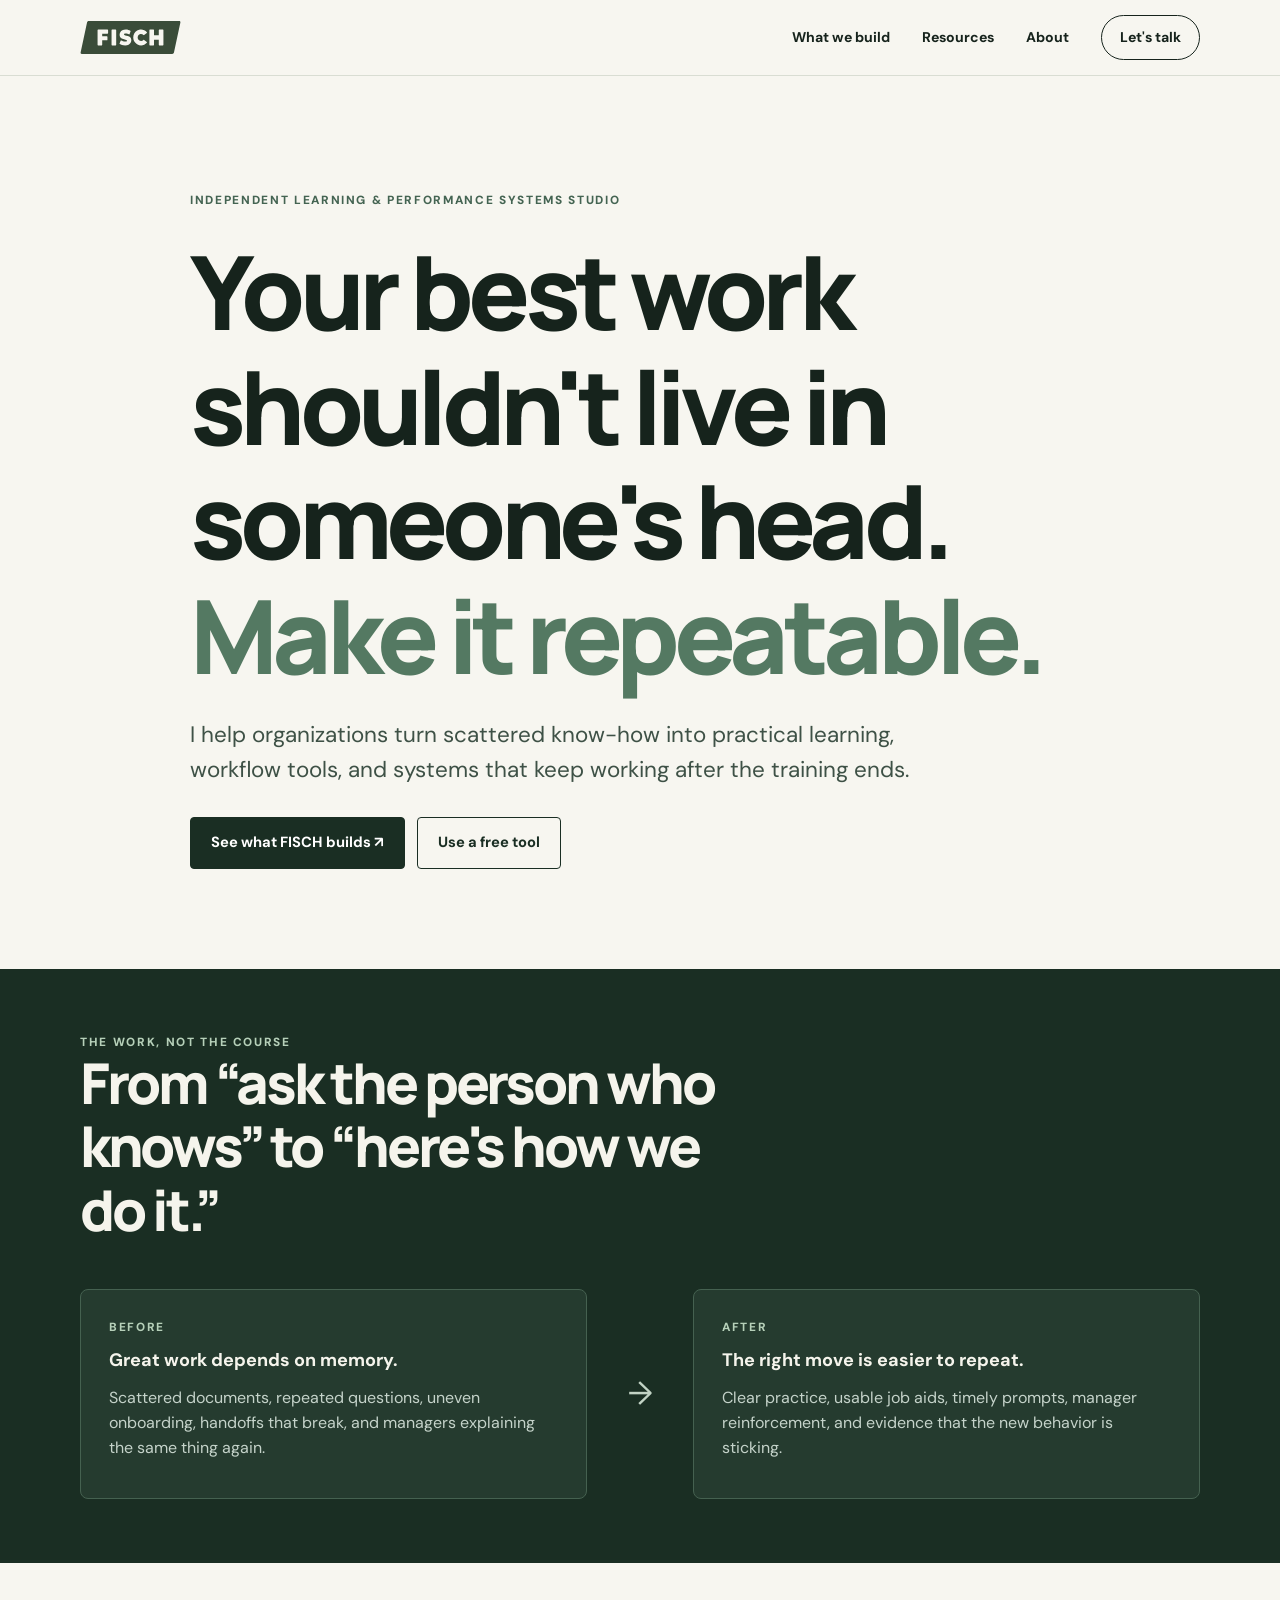
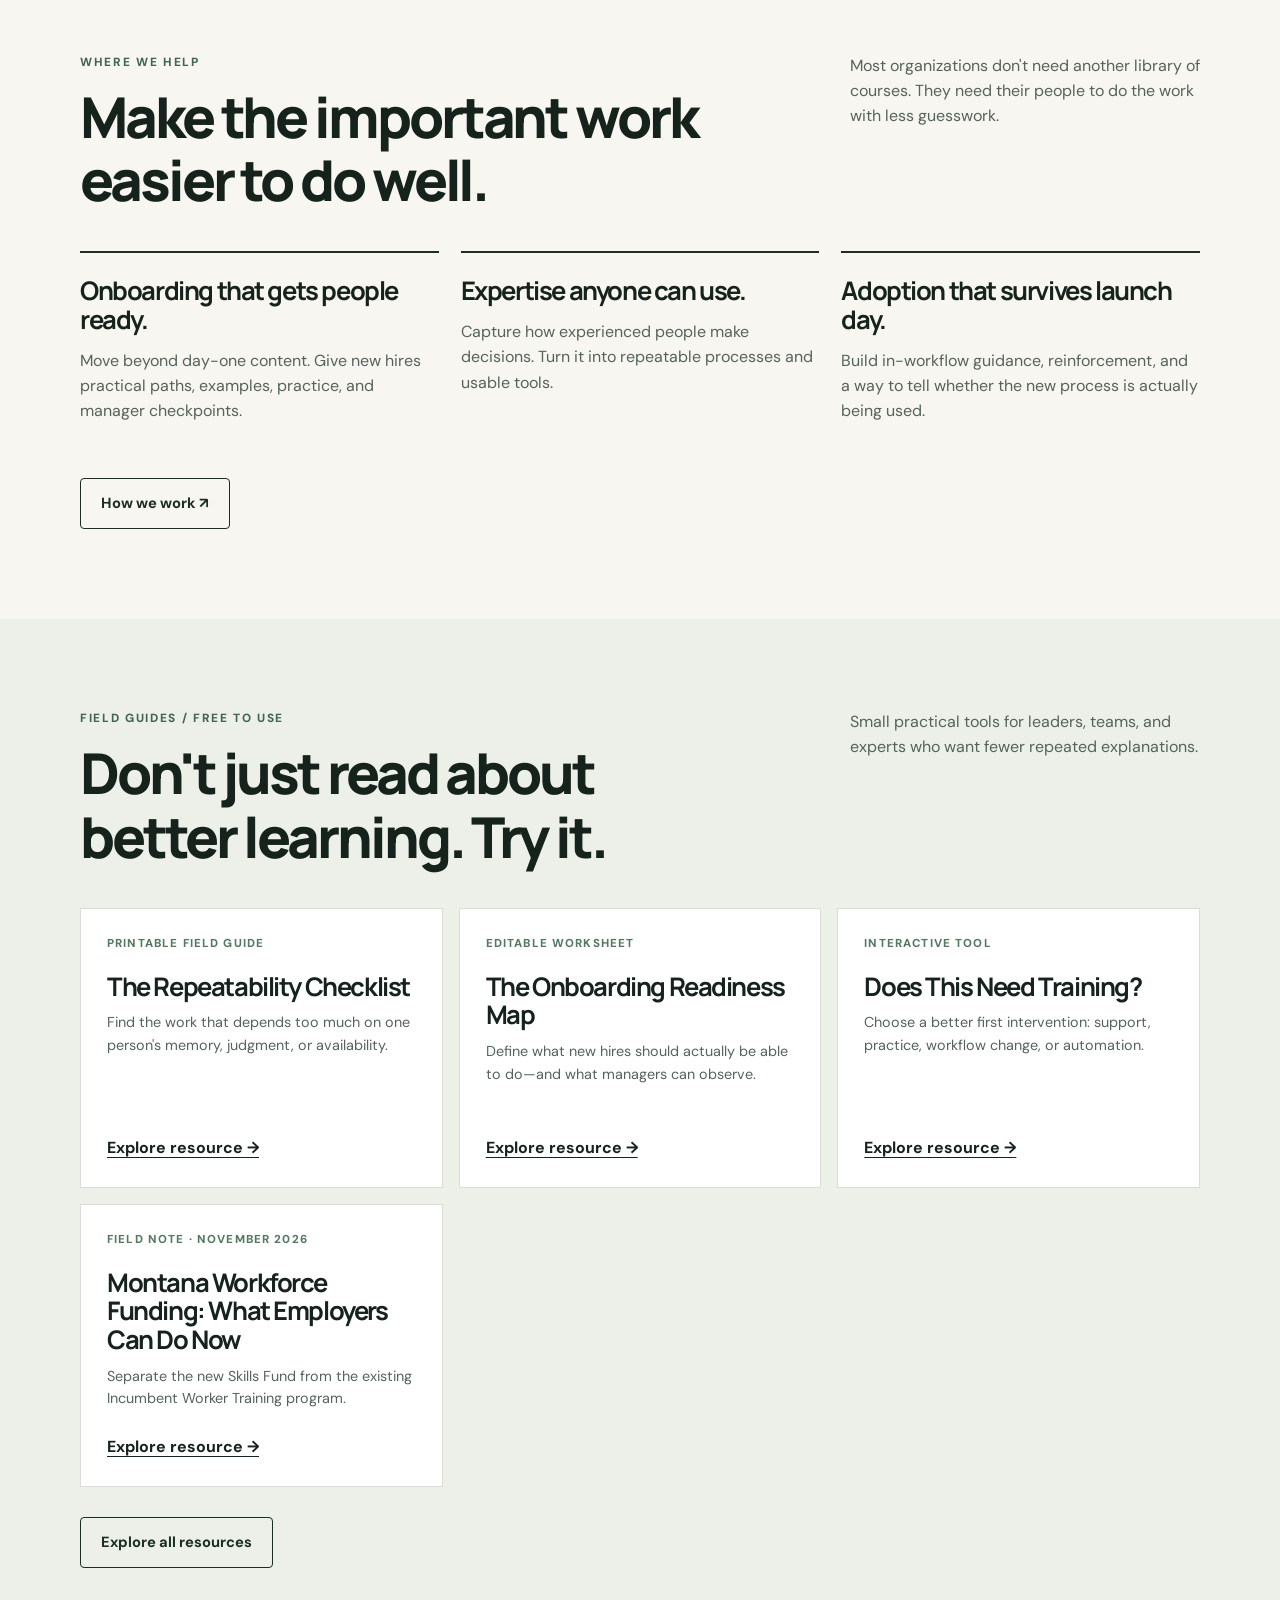
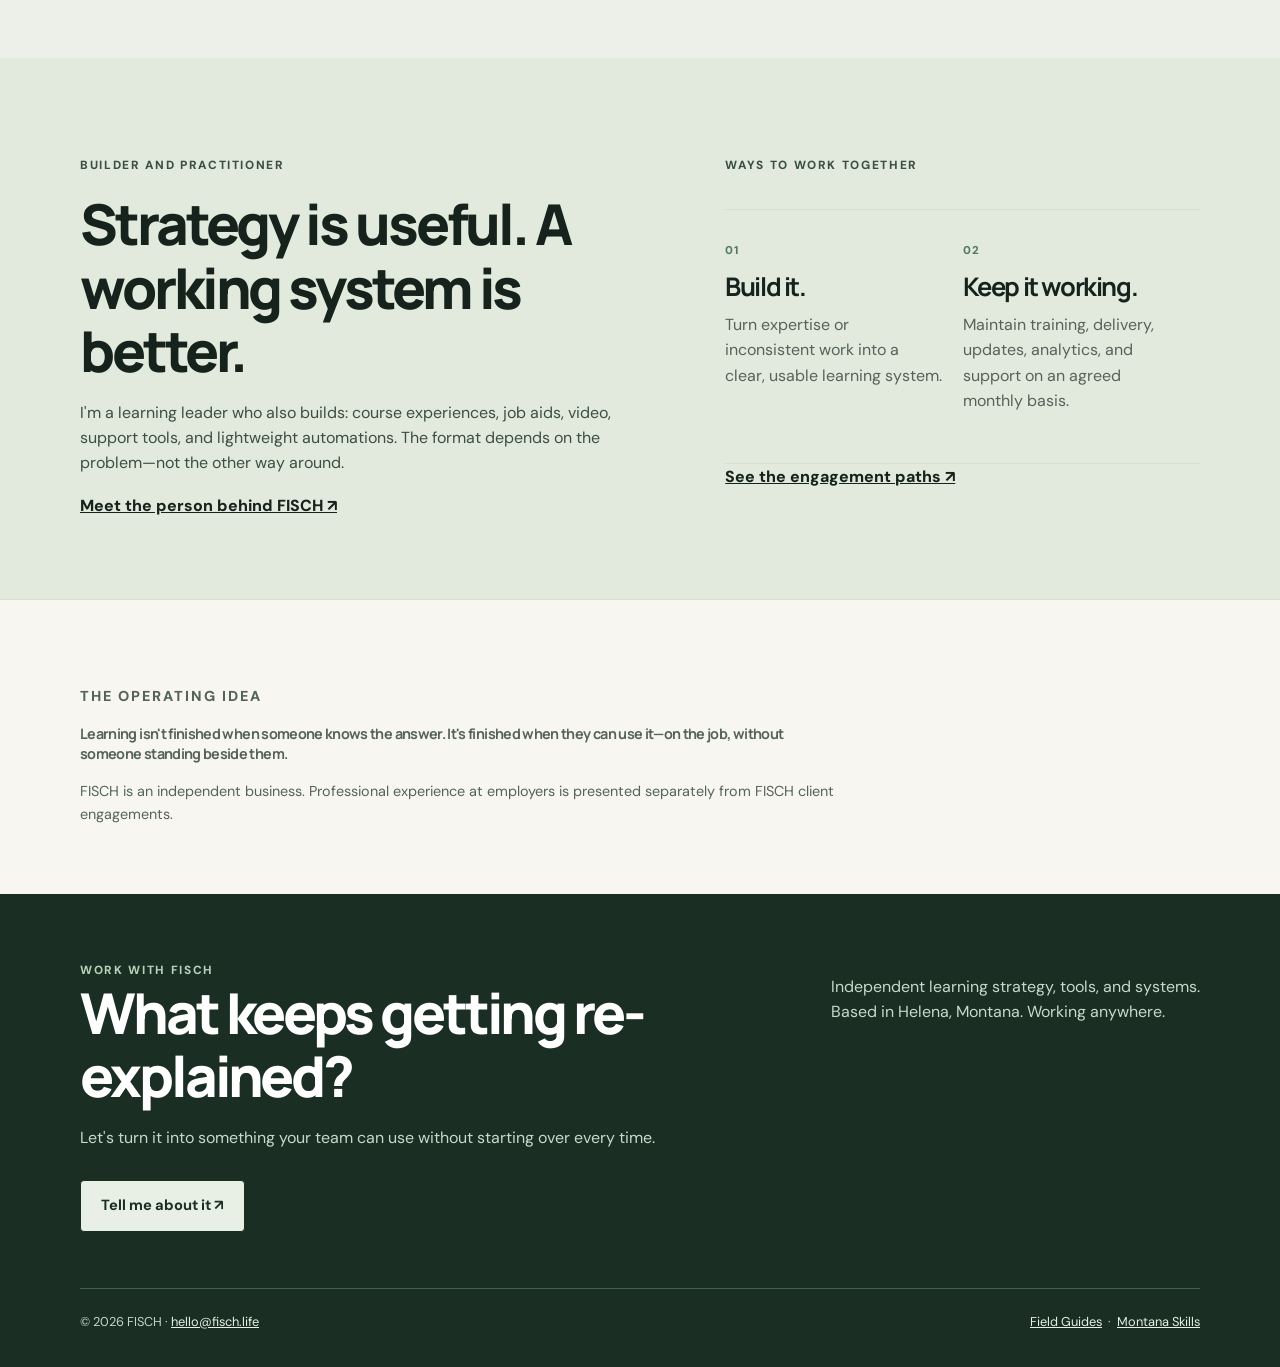
==== commit 0e5fc439: "FISCH 2.0: launch editorial website with founder credibility" ====
--- a/index.html
+++ b/index.html
@@ -1,322 +1,9 @@
-<!DOCTYPE html>
-<html lang="en">
-<head>
-  <meta charset="UTF-8" />
-  <meta name="viewport" content="width=device-width, initial-scale=1.0" />
-  <title>FISCH | Training Systems for Growing Teams</title>
-  <meta name="description" content="FISCH builds training systems for growing teams so internal expertise becomes repeatable work." />
-  <link rel="canonical" href="https://fisch.life/" />
-
-  <meta property="og:type" content="website" />
-  <meta property="og:url" content="https://fisch.life/" />
-  <meta property="og:title" content="FISCH — Training Systems for Growing Teams" />
-  <meta property="og:description" content="FISCH builds training systems for growing teams so internal expertise becomes repeatable work." />
-  <meta property="og:image" content="https://fisch.life/assets/images/og-image.png" />
-
-  <meta name="twitter:card" content="summary_large_image" />
-  <meta name="twitter:title" content="FISCH — Training Systems for Growing Teams" />
-  <meta name="twitter:description" content="FISCH builds training systems for growing teams so internal expertise becomes repeatable work." />
-  <meta name="twitter:image" content="https://fisch.life/assets/images/og-image.png" />
-
-  <script type="application/ld+json">
-  {
-    "@context": "https://schema.org",
-    "@graph": [
-      {
-        "@type": "Organization",
-        "name": "FISCH",
-        "url": "https://fisch.life/",
-        "logo": "https://fisch.life/assets/logos/fisch-logo-green.svg",
-        "description": "Training systems for growing teams.",
-        "email": "hello@fisch.life"
-      },
-      {
-        "@type": "WebSite",
-        "name": "FISCH",
-        "url": "https://fisch.life/"
-      }
-    ]
-  }
-  </script>
-
-  <link rel="stylesheet" href="style.css" />
-  <link rel="icon" type="image/svg+xml" href="assets/logos/fisch-logo-green.svg" />
-</head>
-<body>
-
-  <nav class="nav-rail" aria-label="Section navigation">
-    <a href="#" class="rail-wordmark" aria-label="FISCH home">
-      <img src="assets/logos/fisch-logo-white.svg" alt="FISCH" onerror="this.src='assets/logos/fisch-logo-white.png'" />
-    </a>
-    <ul class="rail-links" role="list">
-      <li class="rail-item">
-        <span class="rail-dot" aria-hidden="true"></span>
-        <a href="#hero" class="rail-link">INTRO</a>
-      </li>
-      <li class="rail-item">
-        <span class="rail-dot" aria-hidden="true"></span>
-        <a href="#system" class="rail-link">SYSTEM</a>
-      </li>
-      <li class="rail-item">
-        <span class="rail-dot" aria-hidden="true"></span>
-        <a href="#use-cases" class="rail-link">START</a>
-      </li>
-      <li class="rail-item">
-        <span class="rail-dot" aria-hidden="true"></span>
-        <a href="#what-gets-built" class="rail-link">BUILD</a>
-      </li>
-      <li class="rail-item">
-        <span class="rail-dot" aria-hidden="true"></span>
-        <a href="#offers" class="rail-link">OFFERS</a>
-      </li>
-      <li class="rail-item">
-        <span class="rail-dot" aria-hidden="true"></span>
-        <a href="#contact" class="rail-link">CONTACT</a>
-      </li>
-    </ul>
-  </nav>
-
-  <header class="site-header">
-    <nav class="nav-inner">
-      <a href="#" class="wordmark"><img src="assets/logos/fisch-logo-white.svg" alt="FISCH" onerror="this.src='assets/logos/fisch-logo-white.png'" /></a>
-      <button class="mobile-menu-toggle" type="button" aria-expanded="false" aria-controls="mobile-menu">
-        Menu
-      </button>
-      <div class="nav-links">
-        <a href="#system" class="nav-link">System</a>
-        <a href="#use-cases" class="nav-link">Start</a>
-        <a href="#what-gets-built" class="nav-link">Build</a>
-        <a href="#offers" class="nav-link">Ways to Work</a>
-      </div>
-      <a href="#contact" class="nav-cta">Contact</a>
-      <div class="mobile-menu" id="mobile-menu" hidden>
-        <a href="#hero" class="mobile-menu-link">Intro</a>
-        <a href="#system" class="mobile-menu-link">System</a>
-        <a href="#use-cases" class="mobile-menu-link">Start</a>
-        <a href="#what-gets-built" class="mobile-menu-link">Build</a>
-        <a href="#offers" class="mobile-menu-link">Offers</a>
-        <a href="#contact" class="mobile-menu-link">Contact</a>
-        <a href="#contact" class="mobile-menu-cta">What do you want to make repeatable?</a>
-      </div>
-    </nav>
-  </header>
-
-  <main>
-
-    <!-- 1. Hero -->
-    <section id="hero">
-      <div class="section-inner hero-inner">
-        <div class="hero-copy">
-          <p class="overline">Your best work should not live in someone's head.</p>
-          <h1>Make it <em>repeatable.</em></h1>
-          <p class="hero-sub">FISCH builds training systems for growing teams. We turn internal expertise into practical training, tools, and manager support so people know what good looks like and do the work more consistently.</p>
-          <div class="hero-actions">
-            <a href="#contact" class="btn-primary">What do you want to make repeatable?</a>
-            <a href="#what-gets-built" class="btn-ghost">See what we build</a>
-          </div>
-        </div>
-        <div class="hero-atmosphere" aria-hidden="true">
-          <img src="assets/logos/fisch-logo-green-gradient-interior.svg" alt="" class="hero-logo-mark">
-        </div>
-      </div>
-    </section>
-
-    <!-- 2. Transformation visual -->
-    <section id="system">
-      <div class="section-inner hero-transform-inner">
-        <div class="hero-transform-copy">
-          <p class="overline">From Know-How to System</p>
-          <h2>From scattered know-how to repeatable execution.</h2>
-        </div>
-        <div class="transform-visual">
-          <div class="transform-panel">
-            <p class="transform-label">Scattered Know-How</p>
-            <figure class="transform-figure">
-              <img
-                src="assets/images/scattered-knowhow.svg"
-                alt="Scattered sticky notes, informal messages, and undocumented expertise spread across people with no consistent system in place"
-                onerror="this.src='assets/images/scattered-knowhow.png'"
-              />
-            </figure>
-          </div>
-          <div class="transform-bridge" aria-hidden="true">
-            <span class="transform-connector"></span>
-            <div class="transform-mark">
-              <img
-                src="assets/logos/fisch-logo-teal.svg"
-                alt=""
-                onerror="this.src='assets/logos/fisch-logo-teal.png'"
-              />
-              <span class="transform-steps">captures · structures · embeds · proves</span>
-            </div>
-            <span class="transform-connector"></span>
-          </div>
-          <div class="transform-panel">
-            <p class="transform-label">Repeatable System</p>
-            <figure class="transform-figure">
-              <img
-                src="assets/images/execution-system.svg"
-                alt="An organized execution system with onboarding paths, job aids, manager check-ins, and consistent standards the whole team uses"
-                onerror="this.src='assets/images/execution-system.png'"
-              />
-            </figure>
-          </div>
-        </div>
-      </div>
-    </section>
-
-    <!-- 3. Cost of inconsistency -->
-    <section id="friction">
-      <div class="section-inner">
-        <p class="overline">The Cost of Inconsistency</p>
-        <h2>Growth gets expensive when the work depends on memory.</h2>
-        <ul class="cost-grid" role="list">
-          <li>Slow onboarding</li>
-          <li>Repeated questions</li>
-          <li>Manager drag</li>
-          <li>Process drift</li>
-          <li>Rework</li>
-          <li>Uneven customer experience</li>
-          <li>Low confidence</li>
-          <li>No clear proof of improvement</li>
-        </ul>
-      </div>
-    </section>
-
-    <!-- 4. Self-identification -->
-    <section id="use-cases">
-      <div class="section-inner">
-        <p class="overline">START WITH THE PROBLEM</p>
-        <h2>What are you trying to make repeatable?</h2>
-        <ul class="repeatable-grid" role="list">
-          <li class="repeatable-card">
-            <span class="repeatable-card-title">Onboarding</span>
-            <span class="repeatable-card-desc">New hires depend on whoever is training that day.</span>
-            <span class="repeatable-card-build">FISCH builds the training, tools, and manager support around the work.</span>
-          </li>
-          <li class="repeatable-card">
-            <span class="repeatable-card-title">Process adoption</span>
-            <span class="repeatable-card-desc">People complete training but still do it the old way.</span>
-            <span class="repeatable-card-build">FISCH builds the training, tools, and manager support around the work.</span>
-          </li>
-          <li class="repeatable-card">
-            <span class="repeatable-card-title">Manager consistency</span>
-            <span class="repeatable-card-desc">Different managers explain and reinforce the work differently.</span>
-            <span class="repeatable-card-build">FISCH builds the training, tools, and manager support around the work.</span>
-          </li>
-          <li class="repeatable-card">
-            <span class="repeatable-card-title">Expertise capture</span>
-            <span class="repeatable-card-desc">Your best employee knows how it works, but no one else does.</span>
-            <span class="repeatable-card-build">FISCH builds the training, tools, and manager support around the work.</span>
-          </li>
-        </ul>
-      </div>
-    </section>
-
-    <!-- 5. What FISCH builds -->
-    <section id="what-gets-built">
-      <div class="section-inner">
-        <div class="system-stack-copy">
-          <p class="overline">WHAT FISCH BUILDS</p>
-          <h2>Training alone is not the system.</h2>
-          <p class="section-lead">A course can help. But repeatable work needs training, tools, reinforcement, and proof working together.</p>
-        </div>
-        <figure class="system-stack-visual">
-          <img
-            src="assets/images/fisch-system-stack.png"
-            alt="FISCH system stack showing onboarding, training, job aids, manager reinforcement, workflow prompts, and proof."
-            loading="lazy"
-            decoding="async"
-          />
-        </figure>
-        <div class="system-stack-strip" role="group" aria-label="FISCH system parts">
-          <button type="button" class="system-stack-button">Training</button>
-          <button type="button" class="system-stack-button">Tools</button>
-          <button type="button" class="system-stack-button">Reinforcement</button>
-          <button type="button" class="system-stack-button">Proof</button>
-        </div>
-      </div>
-    </section>
-
-    <!-- 6. Ways to work -->
-    <section id="offers">
-      <div class="section-inner">
-        <p class="overline">Ways to Work</p>
-        <h2>Start with the system your team needs most.</h2>
-        <ul class="build-items offer-items">
-          <li class="build-item">
-            <span class="build-item-name">Training System Audit</span>
-            <span class="build-item-desc">Find where training, onboarding, process adoption, or manager reinforcement is breaking down.</span>
-          </li>
-          <li class="build-item">
-            <span class="build-item-name">Custom Training System Build</span>
-            <span class="build-item-desc">Build the training, tools, and reinforcement system around a role, process, initiative, or capability.</span>
-          </li>
-          <li class="build-item">
-            <span class="build-item-name">Training Systems CoE</span>
-            <span class="build-item-desc">Ongoing enablement, content updates, manager support, and system improvement.</span>
-          </li>
-        </ul>
-      </div>
-    </section>
-
-    <!-- 7. Final CTA -->
-    <section id="contact">
-      <div class="section-inner">
-        <div class="contact-split">
-          <div class="contact-copy">
-            <h2>What do you want to make repeatable?</h2>
-            <p class="section-lead">Tell me what keeps getting re-explained, where people are inconsistent, or what process needs to stick.</p>
-          </div>
-          <div class="contact-form-wrap">
-            <form class="contact-form" name="contact" action="mailto:hello@fisch.life" method="post" enctype="text/plain">
-              <div class="form-field">
-                <label for="name">Name</label>
-                <input type="text" id="name" name="name" autocomplete="name" required />
-              </div>
-              <div class="form-field">
-                <label for="email">Email</label>
-                <input type="email" id="email" name="email" autocomplete="email" required />
-              </div>
-              <div class="form-field">
-                <label for="re-explained">What keeps getting re-explained?</label>
-                <input type="text" id="re-explained" name="what-keeps-getting-re-explained" required />
-              </div>
-              <div class="form-field">
-                <label for="team-process">What team or process is this for?</label>
-                <input type="text" id="team-process" name="team-or-process" />
-              </div>
-              <button type="submit" class="btn-primary">Start the conversation</button>
-            </form>
-            <p class="form-fallback">Or email <a href="mailto:hello@fisch.life">hello@fisch.life</a></p>
-          </div>
-        </div>
-      </div>
-    </section>
-
-  </main>
-
-  <footer class="site-footer">
-    <div class="footer-inner">
-      <img src="assets/logos/fisch-logo-white.svg" alt="FISCH" class="wordmark-img" onerror="this.src='assets/logos/fisch-logo-white.png'" />
-      <span class="footer-tagline">Training systems for growing teams</span>
-      <span class="footer-copy">&copy; 2026</span>
-    </div>
-  </footer>
-
-  <nav class="section-nav" aria-label="Jump to section">
-    <button class="section-nav-btn" id="section-prev" aria-label="Previous section">
-      <svg width="14" height="14" viewBox="0 0 14 14" fill="none" aria-hidden="true">
-        <polyline points="2,9 7,4 12,9" stroke="currentColor" stroke-width="1.5" stroke-linecap="round" stroke-linejoin="round"/>
-      </svg>
-    </button>
-    <button class="section-nav-btn" id="section-next" aria-label="Next section">
-      <svg width="14" height="14" viewBox="0 0 14 14" fill="none" aria-hidden="true">
-        <polyline points="2,5 7,10 12,5" stroke="currentColor" stroke-width="1.5" stroke-linecap="round" stroke-linejoin="round"/>
-      </svg>
-    </button>
-  </nav>
-
-  <script src="main.js?v=mobile-menu"></script>
-</body>
-</html>
+<!doctype html><html lang="en"><head><meta charset="utf-8"><meta name="viewport" content="width=device-width, initial-scale=1"><title>Make it repeatable | FISCH</title><meta name="description" content="FISCH turns internal expertise into useful learning, tools, and repeatable workplace systems."><link rel="canonical" href="https://fisch.life/"><meta property="og:type" content="website"><meta property="og:title" content="Make it repeatable | FISCH"><meta property="og:description" content="FISCH turns internal expertise into useful learning, tools, and repeatable workplace systems."><meta property="og:image" content="https://fisch.life/assets/images/og-image.png"><link rel="icon" href="/assets/logos/fisch-logo-green.svg" type="image/svg+xml"><link rel="stylesheet" href="/v2.css"></head><body><header class="site-header"><div class="wrap top"><a class="brand" href="/" aria-label="FISCH home"><img src="/assets/logos/fisch-logo-green.svg" alt="FISCH"></a><button type="button" id="menu-toggle" class="menu-btn" aria-expanded="false" aria-controls="site-nav">Menu</button><nav id="site-nav" class="nav" aria-label="Main"><a href="/work/">What we build</a><a href="/resources/">Resources</a><a href="/about/">About</a><a class="nav-cta" href="mailto:hello@fisch.life?subject=Let's%20make%20it%20repeatable">Let's talk</a></nav></div></header>
+<main>
+<section class="hero"><div class="wrap intro"><p class="eyebrow">Independent learning &amp; performance systems studio</p><h1>Your best work shouldn't live in someone's head.<br><em>Make it repeatable.</em></h1><p class="lead">I help organizations turn scattered know-how into practical learning, workflow tools, and systems that keep working after the training ends.</p><div class="actions"><a href="/work/" class="btn">See what FISCH builds ↗</a><a href="/resources/" class="btn secondary">Use a free tool</a></div></div></section>
+<section class="transformation"><div class="wrap"><p class="eyebrow">The work, not the course</p><h2>From “ask the person who knows” to “here's how we do it.”</h2><div class="trans-row"><div class="trans-panel"><p class="eyebrow">Before</p><strong>Great work depends on memory.</strong><p>Scattered documents, repeated questions, uneven onboarding, handoffs that break, and managers explaining the same thing again.</p></div><div class="trans-arrow" aria-hidden="true">→</div><div class="trans-panel"><p class="eyebrow">After</p><strong>The right move is easier to repeat.</strong><p>Clear practice, usable job aids, timely prompts, manager reinforcement, and evidence that the new behavior is sticking.</p></div></div></div></section>
+<section class="section"><div class="wrap"><div class="section-head"><div><p class="eyebrow">Where we help</p><h2>Make the important work easier to do well.</h2></div><p class="section-note">Most organizations don't need another library of courses. They need their people to do the work with less guesswork.</p></div><div class="problem-grid"><div class="problem"><h3>Onboarding that gets people ready.</h3><p>Move beyond day-one content. Give new hires practical paths, examples, practice, and manager checkpoints.</p></div><div class="problem"><h3>Expertise anyone can use.</h3><p>Capture how experienced people make decisions. Turn it into repeatable processes and usable tools.</p></div><div class="problem"><h3>Adoption that survives launch day.</h3><p>Build in-workflow guidance, reinforcement, and a way to tell whether the new process is actually being used.</p></div></div><div class="actions"><a href="/work/" class="btn secondary">How we work ↗</a></div></div></section>
+<section class="section" style="background:#ecf0e9"><div class="wrap"><div class="section-head"><div><p class="eyebrow">Field Guides / Free to use</p><h2>Don't just read about better learning. Try it.</h2></div><p class="section-note">Small practical tools for leaders, teams, and experts who want fewer repeated explanations.</p></div><div class="resource-list" id="resource-list"><article><span class="tag">Printable guide</span><h3>The Repeatability Checklist</h3><p>Find where critical know-how lives in people's heads.</p><a href="/resources/repeatability-checklist/">Open the guide ↗</a></article><article><span class="tag">Worksheet</span><h3>The Onboarding Readiness Map</h3><p>Define the actual skills a new hire should show.</p><a href="/resources/onboarding-readiness/">Use the worksheet ↗</a></article><article><span class="tag">Interactive tool</span><h3>Does This Need Training?</h3><p>Find a simpler first move for the problem.</p><a href="/resources/decision-tool/">Try the tool ↗</a></article></div><div class="actions"><a href="/resources/" class="btn secondary">Explore all resources</a></div></div></section>
+<section class="band"><div class="wrap band-inner"><div><p class="eyebrow">Builder and practitioner</p><h2>Strategy is useful. A working system is better.</h2><p>I'm a learning leader who also builds: course experiences, job aids, video, support tools, and lightweight automations. The format depends on the problem—not the other way around.</p><a href="/about/">Meet the person behind FISCH ↗</a></div><div><p class="eyebrow">Ways to work together</p><div class="services"><div class="service"><span class="num">01</span><h3>Build it.</h3><p>Turn expertise or inconsistent work into a clear, usable learning system.</p></div><div class="service"><span class="num">02</span><h3>Keep it working.</h3><p>Maintain training, delivery, updates, analytics, and support on an agreed monthly basis.</p></div></div><a href="/work/">See the engagement paths ↗</a></div></div></section>
+<section class="proof"><div class="wrap"><p class="eyebrow">The operating idea</p><p class="quote">Learning isn't finished when someone knows the answer. It's finished when they can use it—on the job, without someone standing beside them.</p><p>FISCH is an independent business. Professional experience at employers is presented separately from FISCH client engagements.</p></div></section>
+</main><footer class="footer"><div class="wrap"><div class="footer-main"><div><span class="eyebrow" style="color:#b6d0b9">Work with FISCH</span><h2>What keeps getting re-explained?</h2><p>Let's turn it into something your team can use without starting over every time.</p><div class="actions"><a class="btn" style="background:#e8efe4;color:#1a2e23" href="mailto:hello@fisch.life?subject=Making%20work%20repeatable">Tell me about it ↗</a></div></div><p>Independent learning strategy, tools, and systems.<br>Based in Helena, Montana. Working anywhere.</p></div><div class="footer-bottom"><span>© 2026 FISCH · <a href="mailto:hello@fisch.life">hello@fisch.life</a></span><span><a href="/resources/">Field Guides</a> &nbsp;·&nbsp; <a href="/montana-skills/">Montana Skills</a></span></div></div></footer><script src="/site-v2.js" defer></script></body></html>
--- a/v2.css
+++ b/v2.css
@@ -0,0 +1,7 @@
+@import url('https://fonts.googleapis.com/css2?family=DM+Sans:wght@400;500;600;700&family=Manrope:wght@400;500;600;700;800&display=swap');
+:root{--ink:#16231c;--muted:#55635b;--paper:#f7f6f0;--white:#fff;--sage:#dae3d8;--forest:#1a2e23;--green:#537962;--line:#d9ddd3;--orange:#c16d42;--max:1120px}
+*{box-sizing:border-box}html{scroll-behavior:smooth}body{margin:0;background:var(--paper);color:var(--ink);font:16px/1.58 'DM Sans',Arial,sans-serif;-webkit-font-smoothing:antialiased}a{color:inherit}a:hover{color:#386148}img{max-width:100%;display:block}button,input,textarea{font:inherit}h1,h2,h3,p{margin:0}h1,h2,h3{font-family:Manrope,'Helvetica Neue',Arial,sans-serif;letter-spacing:-.055em;line-height:1.12}h1{font-size:clamp(3.3rem,8vw,7.3rem);font-weight:800}h2{font-size:clamp(2.1rem,4.4vw,4rem);font-weight:800}h3{font-size:clamp(1.3rem,2vw,1.6rem);font-weight:700}.wrap{width:min(var(--max),calc(100% - 48px));margin-inline:auto}.site-header{position:sticky;top:0;background:rgba(247,246,240,.97);border-bottom:1px solid var(--line);z-index:50;backdrop-filter:blur(12px)}.top{height:75px;display:flex;align-items:center;justify-content:space-between;gap:24px}.brand img{width:101px;height:auto}.brand{display:inline-flex}.nav{display:flex;align-items:center;gap:32px}.nav a{text-decoration:none;font-size:.88rem;font-weight:700}.nav .nav-cta{border:1px solid var(--ink);padding:10px 18px;border-radius:100px}.menu-btn{display:none;border:1px solid var(--ink);border-radius:40px;background:transparent;color:var(--ink);padding:9px 18px;font-weight:700}.eyebrow{font-size:.74rem;text-transform:uppercase;letter-spacing:.14em;font-weight:800;color:#446452}.hero{padding:clamp(72px,9vw,132px) 0 100px}.hero .intro{max-width:900px}.hero h1{max-width:1000px;margin:24px 0}.hero h1 em{font-style:normal;color:#547962}.lead{font-size:clamp(1.14rem,2.2vw,1.4rem);line-height:1.58;max-width:730px;color:#3e5146}.actions{display:flex;gap:12px;align-items:center;flex-wrap:wrap;margin-top:30px}.btn{display:inline-flex;align-items:center;justify-content:center;gap:10px;border:1px solid var(--forest);border-radius:4px;padding:13px 20px;background:var(--forest);color:#fff;text-decoration:none;font-weight:700;font-size:.92rem;cursor:pointer}.btn:hover{background:#365544;color:#fff}.btn.secondary{background:transparent;color:var(--forest)}.btn.secondary:hover{background:var(--sage);color:var(--ink)}.rule{border:0;border-top:1px solid var(--line);margin:0}.section{padding:90px 0}.section-head{display:flex;align-items:start;justify-content:space-between;gap:32px;margin-bottom:40px}.section-head .section-note{max-width:350px;color:var(--muted)}.section-head h2{max-width:650px;margin:14px 0 0}.transformation{background:var(--forest);color:#f5f4ec;padding:64px 0}.transformation h2{max-width:650px}.transformation .eyebrow{color:#b6d0b9}.trans-row{display:grid;grid-template-columns:1fr 66px 1fr;gap:20px;align-items:center;margin-top:48px}.trans-panel{background:#253b2f;border:1px solid #456150;border-radius:8px;padding:28px;min-height:210px}.trans-panel strong{display:block;font-size:1.13rem;margin:10px 0}.trans-panel p{color:#c5d3ca}.trans-arrow{text-align:center;color:#c2d3c5;font-size:2rem}.problem-grid{display:grid;grid-template-columns:repeat(3,minmax(0,1fr));gap:22px}.problem{border-top:2px solid var(--forest);padding:24px 0}.problem p{color:var(--muted);margin-top:13px}.paper-grid{display:grid;grid-template-columns:repeat(3,minmax(0,1fr));gap:16px}.paper{padding:28px;background:var(--white);border:1px solid var(--line);border-radius:4px;display:flex;flex-direction:column;min-height:295px}.paper:hover{border-color:#899c8c}.paper .tag{font-size:.7rem;text-transform:uppercase;letter-spacing:.11em;color:#587360;font-weight:800}.paper h3{margin:26px 0 12px}.paper p{color:var(--muted);font-size:.91rem}.paper a{margin-top:auto;padding-top:25px;text-decoration:underline;text-underline-offset:4px;font-weight:700;font-size:.9rem}.band{background:#e2e9dd;padding:80px 0}.band .band-inner{display:grid;grid-template-columns:1.1fr .9fr;gap:65px;align-items:start}.band p{margin:18px 0;color:#3c4f43}.band a{font-weight:800}.services{display:grid;grid-template-columns:1fr 1fr;gap:0;border-top:1px solid var(--line);margin-top:35px}.service{padding:32px 20px 32px 0;border-bottom:1px solid var(--line)}.service p{margin-top:10px;color:var(--muted)}.service .num{display:block;font-size:.71rem;letter-spacing:.1em;color:var(--green);font-weight:800;margin-bottom:13px}.quote{font:700 clamp(1.35rem,2.7vw,2.4rem)/1.35 Manrope,sans-serif;letter-spacing:-.045em;max-width:890px}.proof{padding:68px 0;border-top:1px solid var(--line)}.proof p{font-size:.9rem;color:var(--muted);max-width:760px;margin-top:17px}.smallcaps{text-transform:uppercase;letter-spacing:.12em;font-size:.75rem;font-weight:800}.footer{background:var(--forest);color:#fff;padding:62px 0 35px}.footer-main{display:flex;justify-content:space-between;gap:32px;align-items:start}.footer h2{max-width:600px}.footer p{color:#c9d8cc;margin-top:18px}.footer a{color:#e6f0e7}.footer-bottom{border-top:1px solid #466050;margin-top:56px;padding-top:23px;display:flex;justify-content:space-between;gap:16px;flex-wrap:wrap;font-size:.8rem;color:#c5d4c9}.page-hero{padding:90px 0 70px}.page-hero h1{font-size:clamp(2.8rem,7vw,5.5rem);max-width:860px;margin:17px 0 22px}.page-hero p.lead{max-width:730px}.article{width:min(760px,calc(100% - 48px));margin:0 auto;padding:45px 0 90px}.article h2{margin:43px 0 14px;font-size:1.8rem}.article h3{margin:26px 0 10px;font-size:1.2rem}.article p,.article li{line-height:1.8;color:#3a4d42;margin-bottom:14px}.article ul,.article ol{padding-left:21px}.article a{color:#315e43}.article .callout{background:#e6ecdf;border-left:4px solid #537962;padding:22px;margin:28px 0}.article .callout p:last-child{margin:0}.article .sources{border-top:1px solid var(--line);padding-top:23px;margin-top:40px;font-size:.9rem}.field-row{display:flex;gap:20px;padding:19px 0;border-bottom:1px solid #d0d8cd;align-items:start}.field-row b{width:175px;flex-shrink:0}.field-row span{flex:1;color:var(--muted)}.worksheet{background:white;border:1px solid #d5dcd3;padding:30px;margin:28px 0}.worksheet h3{margin-top:0}.write-line{border-bottom:1px solid #9ea99f;min-height:36px;margin:8px 0 15px}.resource-toolbar{display:flex;gap:12px;flex-wrap:wrap;align-items:center;margin:20px 0 0}.tool{padding:32px;background:#fff;border:1px solid var(--line);border-radius:6px}.tool fieldset{border:0;padding:0;margin:26px 0}.tool legend{font-weight:700;margin-bottom:12px}.tool label.choice{display:block;margin:8px 0;padding:10px;border:1px solid var(--line);cursor:pointer}.tool label.choice:has(input:checked){background:#e2e9dd;border-color:#65816c}.tool-result{padding:22px;background:#dce7dc;margin-top:22px;display:none}.tool-result.show{display:block}.card-link{text-decoration:none}.visually-hidden{position:absolute;left:-9999px;width:1px;height:1px;overflow:hidden}.micro{font-size:.83rem;color:var(--muted)}.resource-list{display:grid;grid-template-columns:repeat(3,1fr);gap:16px}.resource-list article{background:white;border:1px solid var(--line);padding:26px;display:flex;flex-direction:column;min-height:280px}.resource-list h3{margin:20px 0 10px}.resource-list p{color:var(--muted);font-size:.9rem}.resource-list a{font-weight:700;margin-top:auto;padding-top:24px;text-underline-offset:4px}.resource-list .tag{font-size:.72rem;text-transform:uppercase;letter-spacing:.1em;color:var(--green);font-weight:800}.meta-line{display:flex;gap:14px;flex-wrap:wrap;color:var(--muted);font-size:.82rem;margin-top:22px}.frame{background:white;border:1px solid var(--line);padding:28px;margin:35px 0}.frame .mono{font-family:monospace;font-size:.86rem;background:#e5ebe4;padding:14px;margin:13px 0}.divider{height:1px;background:var(--line);margin:18px 0}.status-note{background:#f1e8dd;border-left:4px solid #b78252;padding:18px;margin:25px 0}.status-note p{margin:0}.video-shell{background:#253c2e;color:white;min-height:220px;display:flex;align-items:center;justify-content:center;text-align:center;padding:30px}.video-shell p{color:#d9e8dc}.nav-highlight{color:#315c41}.editor-help{background:#e5e9e0;padding:20px;margin:28px 0}.editor-help a{display:inline-block;margin:8px 16px 0 0}
+@media(max-width:820px){.wrap{width:min(var(--max),calc(100% - 36px))}.nav{display:none;position:absolute;top:75px;left:0;right:0;background:var(--paper);border-bottom:1px solid var(--line);padding:22px 18px 25px;flex-direction:column;align-items:stretch;gap:0}.nav.open{display:flex}.nav a{padding:12px 0}.nav .nav-cta{margin-top:12px;text-align:center}.menu-btn{display:block}.hero{padding:70px 0}.section{padding:65px 0}.section-head{display:block}.section-head .section-note{margin-top:20px}.trans-row{grid-template-columns:1fr;gap:12px}.trans-arrow{transform:rotate(90deg)}.problem-grid,.paper-grid,.resource-list{grid-template-columns:1fr 1fr}.band .band-inner{grid-template-columns:1fr;gap:20px}.services{grid-template-columns:1fr}.footer-main{display:block}.footer-main .actions{margin-top:25px}}
+@media(max-width:550px){h1{font-size:clamp(2.9rem,13vw,4.6rem)}.page-hero h1{font-size:clamp(2.5rem,11vw,4rem)}.hero{padding:60px 0 70px}.problem-grid,.paper-grid,.resource-list{grid-template-columns:1fr}.paper{min-height:240px}.field-row{display:block}.field-row b{display:block;width:auto;margin-bottom:8px}.worksheet{padding:20px}.section-head{margin-bottom:25px}.top{height:68px}.nav{top:68px}.footer{padding-top:55px}}
+@media(prefers-reduced-motion:reduce){html{scroll-behavior:auto}}
+@media print{.site-header,.footer,.resource-toolbar,.actions,.no-print{display:none!important}body{background:white;color:black}.article{width:100%;padding:0}.worksheet{break-inside:avoid}.page-hero{padding:10px 0}h1{font-size:2.4rem!important}}
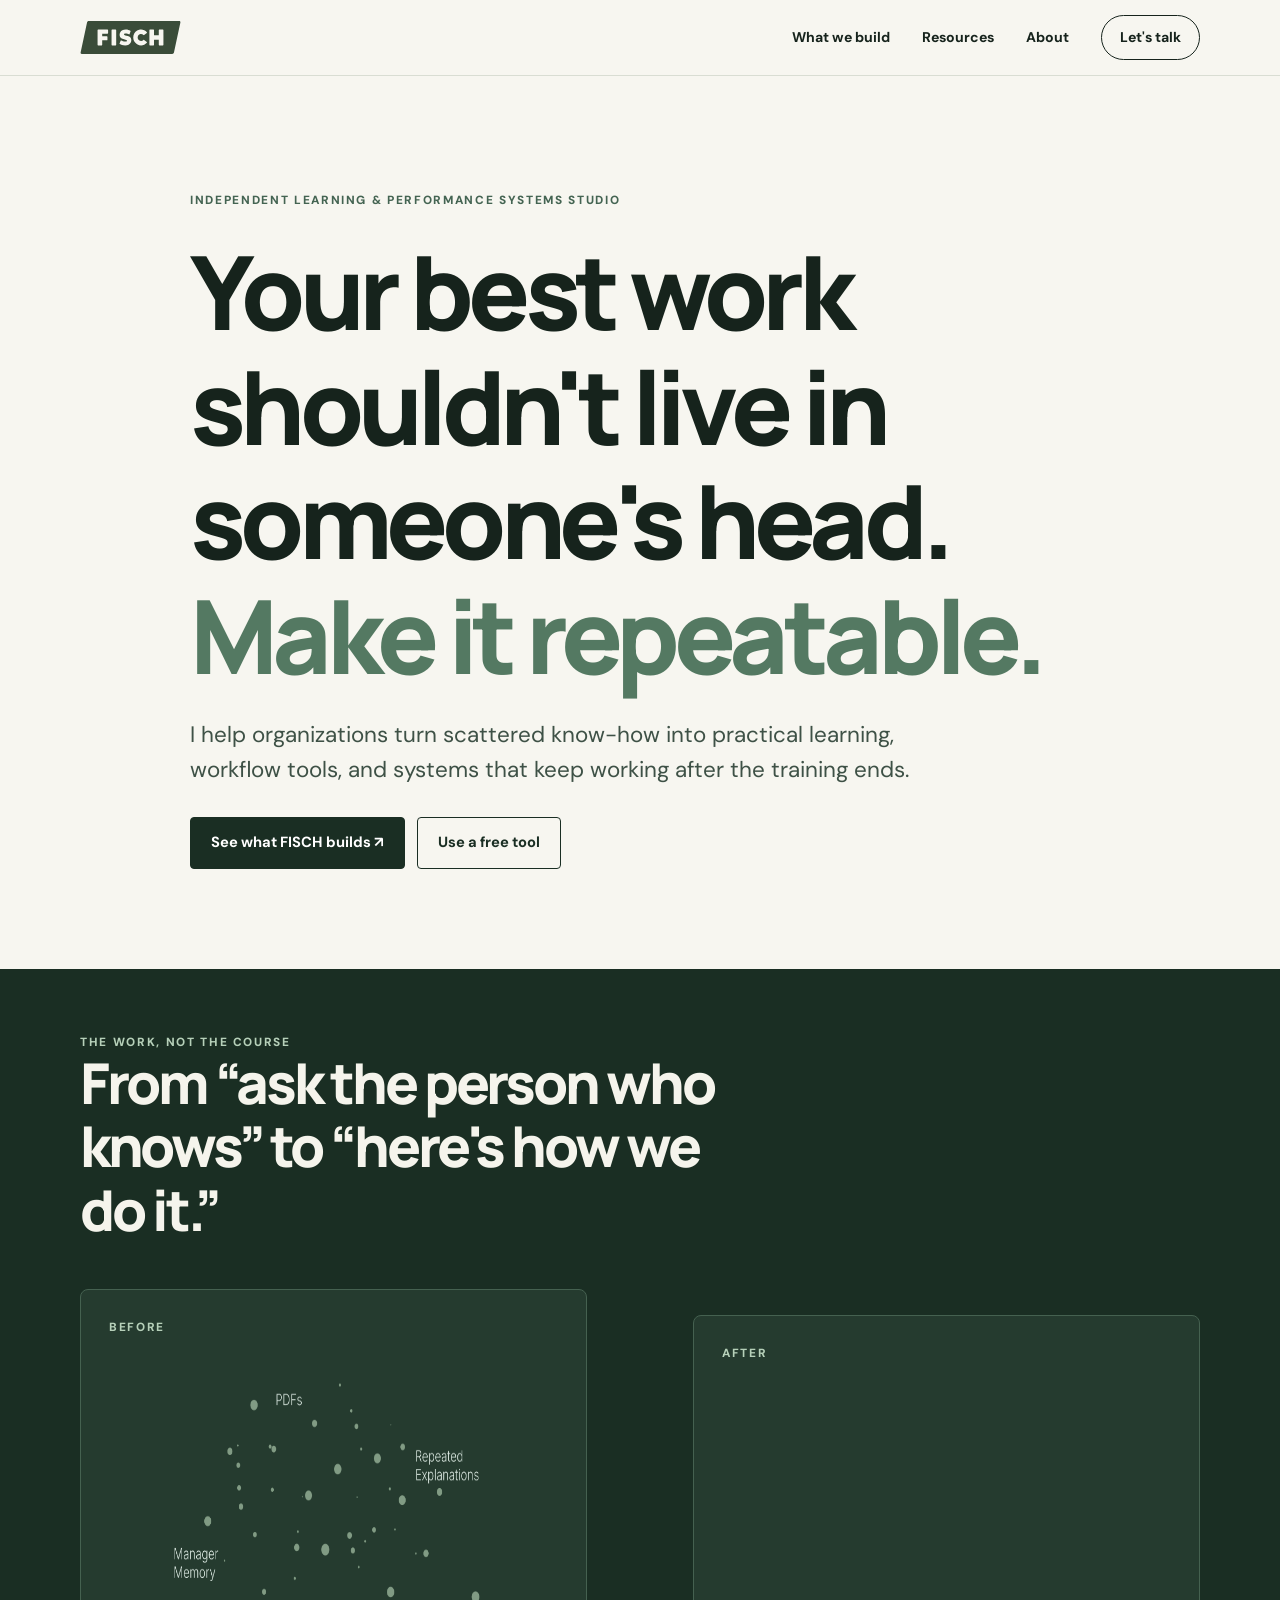
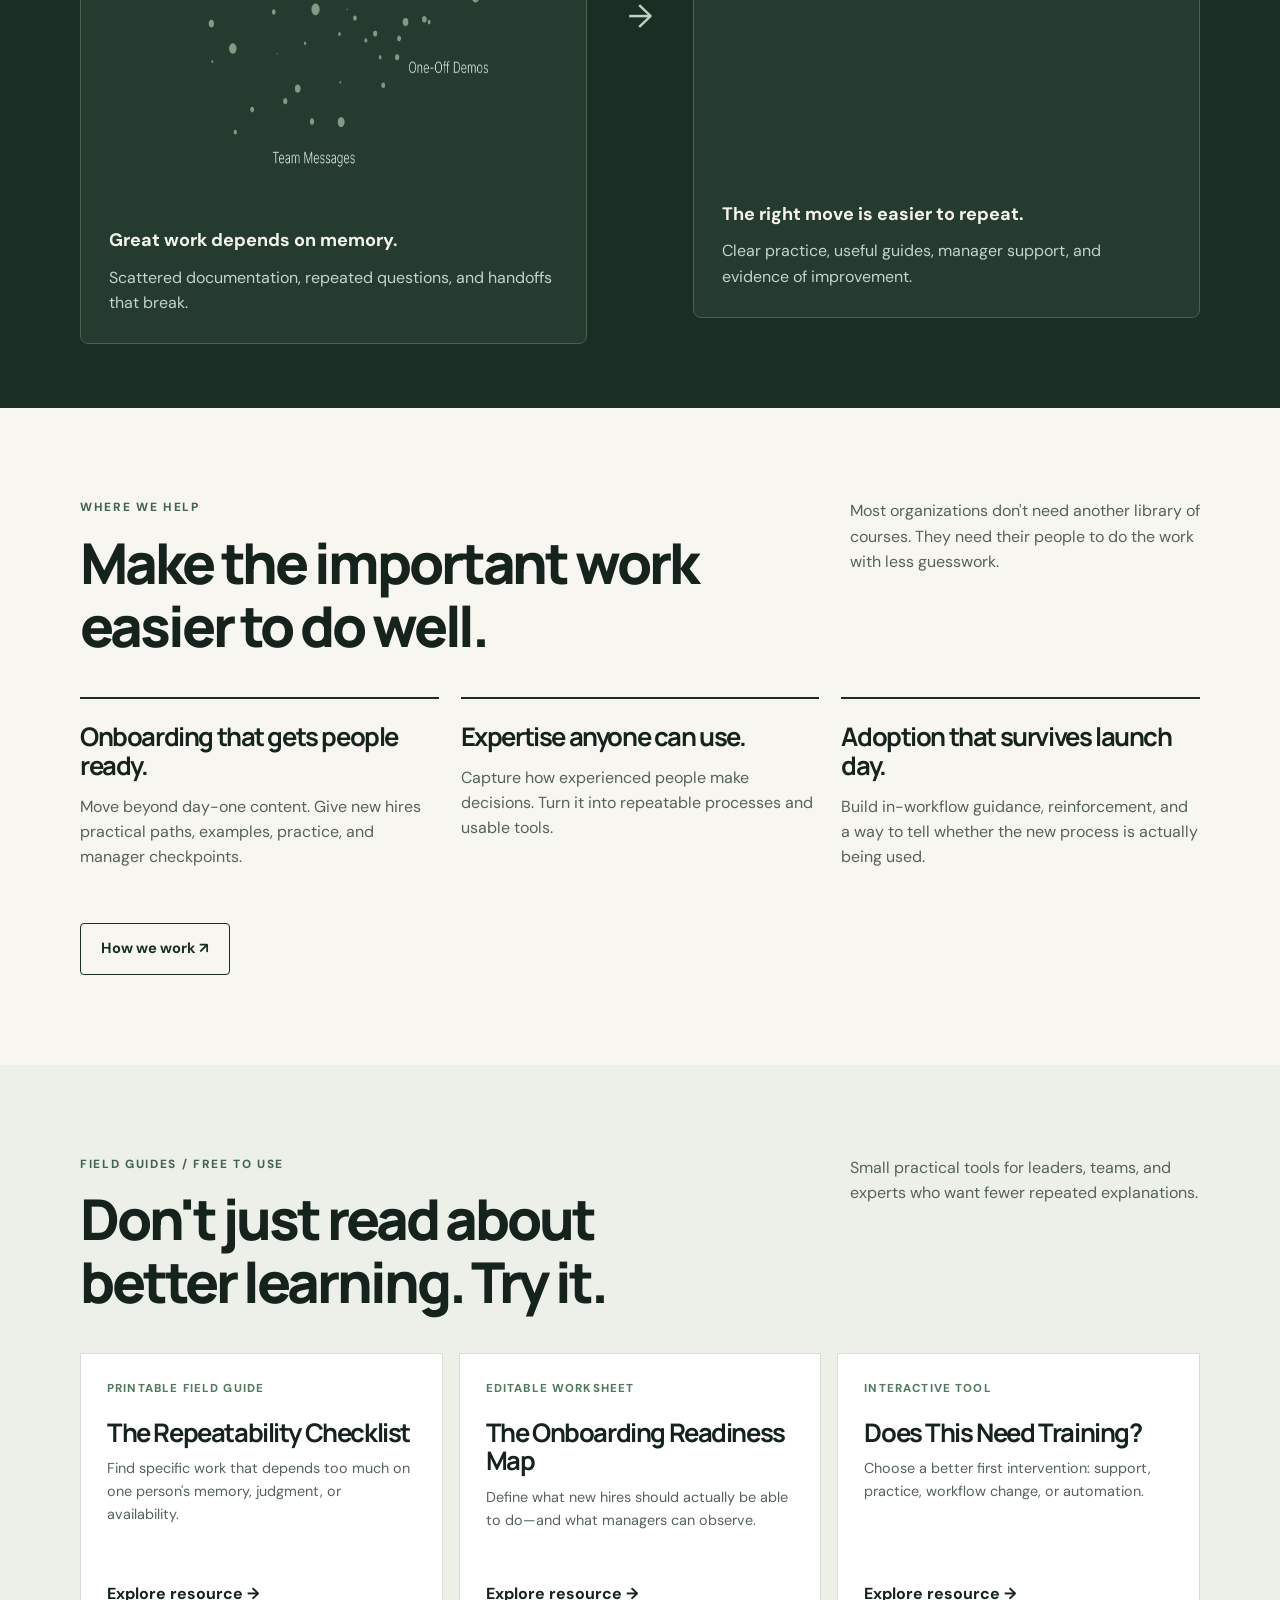
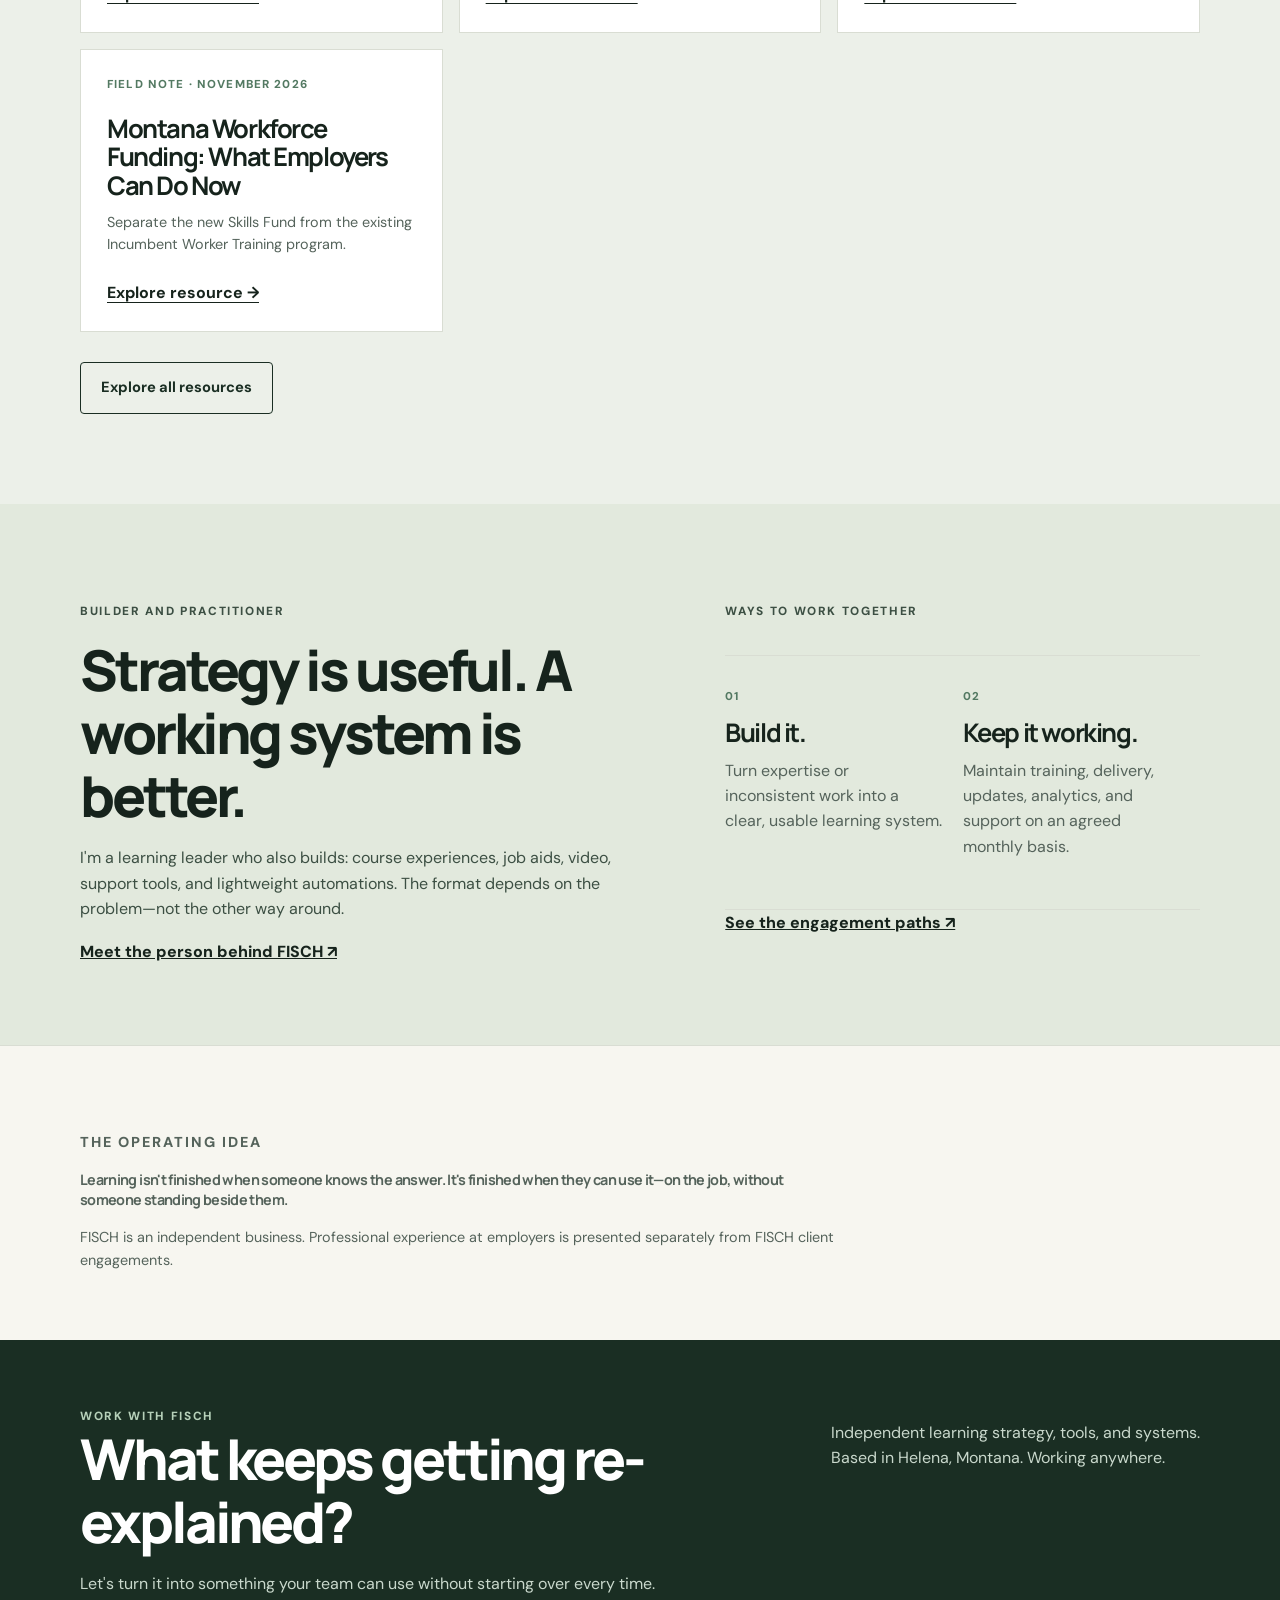
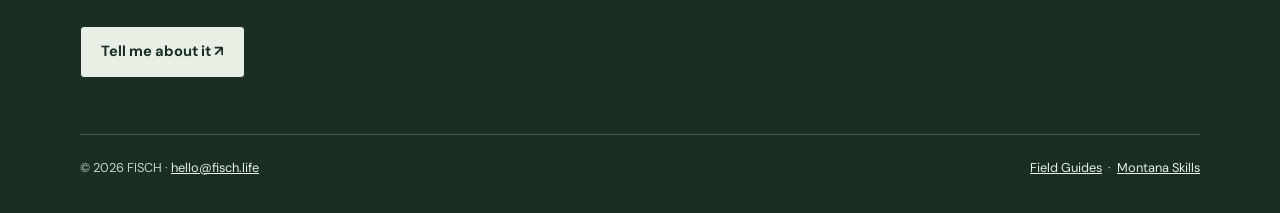
==== commit 907f7a51: "FISCH: restore original artwork and contextual inquiry email drafts" ====
--- a/index.html
+++ b/index.html
@@ -1,9 +1,9 @@
-<!doctype html><html lang="en"><head><meta charset="utf-8"><meta name="viewport" content="width=device-width, initial-scale=1"><title>Make it repeatable | FISCH</title><meta name="description" content="FISCH turns internal expertise into useful learning, tools, and repeatable workplace systems."><link rel="canonical" href="https://fisch.life/"><meta property="og:type" content="website"><meta property="og:title" content="Make it repeatable | FISCH"><meta property="og:description" content="FISCH turns internal expertise into useful learning, tools, and repeatable workplace systems."><meta property="og:image" content="https://fisch.life/assets/images/og-image.png"><link rel="icon" href="/assets/logos/fisch-logo-green.svg" type="image/svg+xml"><link rel="stylesheet" href="/v2.css"></head><body><header class="site-header"><div class="wrap top"><a class="brand" href="/" aria-label="FISCH home"><img src="/assets/logos/fisch-logo-green.svg" alt="FISCH"></a><button type="button" id="menu-toggle" class="menu-btn" aria-expanded="false" aria-controls="site-nav">Menu</button><nav id="site-nav" class="nav" aria-label="Main"><a href="/work/">What we build</a><a href="/resources/">Resources</a><a href="/about/">About</a><a class="nav-cta" href="mailto:hello@fisch.life?subject=Let's%20make%20it%20repeatable">Let's talk</a></nav></div></header>
+<!doctype html><html lang="en"><head><meta charset="utf-8"><meta name="viewport" content="width=device-width, initial-scale=1"><title>Make it repeatable | FISCH</title><meta name="description" content="FISCH turns internal expertise into useful learning, tools, and repeatable workplace systems."><link rel="canonical" href="https://fisch.life/"><meta property="og:type" content="website"><meta property="og:title" content="Make it repeatable | FISCH"><meta property="og:description" content="FISCH turns internal expertise into useful learning, tools, and repeatable workplace systems."><meta property="og:image" content="https://fisch.life/assets/images/og-image.png"><link rel="icon" href="/assets/logos/fisch-logo-green.svg" type="image/svg+xml"><link rel="stylesheet" href="/v2.css"></head><body><header class="site-header"><div class="wrap top"><a class="brand" href="/" aria-label="FISCH home"><img src="/assets/logos/fisch-logo-green.svg" alt="FISCH"></a><button type="button" id="menu-toggle" class="menu-btn" aria-expanded="false" aria-controls="site-nav">Menu</button><nav id="site-nav" class="nav" aria-label="Main"><a href="/work/">What we build</a><a href="/resources/">Resources</a><a href="/about/">About</a><a class="nav-cta" href="mailto:hello@fisch.life?subject=FISCH%20%7C%20New%20project%20inquiry&body=Hi%20Patrick%2C%0A%0AI'd%20like%20to%20discuss%20a%20potential%20FISCH%20project.%0A%0AMy%20organization%2Fteam%3A%0A%0AWhat%20we%20need%20people%20to%20do%20more%20consistently%3A%0A%0AWhat%20keeps%20breaking%20or%20getting%20re-explained%3A%0A%0AWhat%20a%20better%20outcome%20would%20look%20like%3A%0A%0ATimeline%20and%20best%20contact%3A%0A%0ASource%3A%20fisch.life%0A">Let's talk</a></nav></div></header>
 <main>
 <section class="hero"><div class="wrap intro"><p class="eyebrow">Independent learning &amp; performance systems studio</p><h1>Your best work shouldn't live in someone's head.<br><em>Make it repeatable.</em></h1><p class="lead">I help organizations turn scattered know-how into practical learning, workflow tools, and systems that keep working after the training ends.</p><div class="actions"><a href="/work/" class="btn">See what FISCH builds ↗</a><a href="/resources/" class="btn secondary">Use a free tool</a></div></div></section>
-<section class="transformation"><div class="wrap"><p class="eyebrow">The work, not the course</p><h2>From “ask the person who knows” to “here's how we do it.”</h2><div class="trans-row"><div class="trans-panel"><p class="eyebrow">Before</p><strong>Great work depends on memory.</strong><p>Scattered documents, repeated questions, uneven onboarding, handoffs that break, and managers explaining the same thing again.</p></div><div class="trans-arrow" aria-hidden="true">→</div><div class="trans-panel"><p class="eyebrow">After</p><strong>The right move is easier to repeat.</strong><p>Clear practice, usable job aids, timely prompts, manager reinforcement, and evidence that the new behavior is sticking.</p></div></div></div></section>
+<section class="transformation"><div class="wrap"><p class="eyebrow">The work, not the course</p><h2>From “ask the person who knows” to “here's how we do it.”</h2><div class="trans-row"><div class="trans-panel"><p class="eyebrow">Before</p><img class="trans-image" src="/assets/images/scattered-knowhow.png" width="640" height="480" alt="Scattered notes, messages, and undocumented know-how" loading="lazy" decoding="async"><strong>Great work depends on memory.</strong><p>Scattered documentation, repeated questions, and handoffs that break.</p></div><div class="trans-arrow" aria-hidden="true">→</div><div class="trans-panel"><p class="eyebrow">After</p><img class="trans-image" src="/assets/images/execution-system.png" width="640" height="427" alt="Organized work supports, onboarding, and consistent processes" loading="lazy" decoding="async"><strong>The right move is easier to repeat.</strong><p>Clear practice, useful guides, manager support, and evidence of improvement.</p></div></div></div></section>
 <section class="section"><div class="wrap"><div class="section-head"><div><p class="eyebrow">Where we help</p><h2>Make the important work easier to do well.</h2></div><p class="section-note">Most organizations don't need another library of courses. They need their people to do the work with less guesswork.</p></div><div class="problem-grid"><div class="problem"><h3>Onboarding that gets people ready.</h3><p>Move beyond day-one content. Give new hires practical paths, examples, practice, and manager checkpoints.</p></div><div class="problem"><h3>Expertise anyone can use.</h3><p>Capture how experienced people make decisions. Turn it into repeatable processes and usable tools.</p></div><div class="problem"><h3>Adoption that survives launch day.</h3><p>Build in-workflow guidance, reinforcement, and a way to tell whether the new process is actually being used.</p></div></div><div class="actions"><a href="/work/" class="btn secondary">How we work ↗</a></div></div></section>
 <section class="section" style="background:#ecf0e9"><div class="wrap"><div class="section-head"><div><p class="eyebrow">Field Guides / Free to use</p><h2>Don't just read about better learning. Try it.</h2></div><p class="section-note">Small practical tools for leaders, teams, and experts who want fewer repeated explanations.</p></div><div class="resource-list" id="resource-list"><article><span class="tag">Printable guide</span><h3>The Repeatability Checklist</h3><p>Find where critical know-how lives in people's heads.</p><a href="/resources/repeatability-checklist/">Open the guide ↗</a></article><article><span class="tag">Worksheet</span><h3>The Onboarding Readiness Map</h3><p>Define the actual skills a new hire should show.</p><a href="/resources/onboarding-readiness/">Use the worksheet ↗</a></article><article><span class="tag">Interactive tool</span><h3>Does This Need Training?</h3><p>Find a simpler first move for the problem.</p><a href="/resources/decision-tool/">Try the tool ↗</a></article></div><div class="actions"><a href="/resources/" class="btn secondary">Explore all resources</a></div></div></section>
 <section class="band"><div class="wrap band-inner"><div><p class="eyebrow">Builder and practitioner</p><h2>Strategy is useful. A working system is better.</h2><p>I'm a learning leader who also builds: course experiences, job aids, video, support tools, and lightweight automations. The format depends on the problem—not the other way around.</p><a href="/about/">Meet the person behind FISCH ↗</a></div><div><p class="eyebrow">Ways to work together</p><div class="services"><div class="service"><span class="num">01</span><h3>Build it.</h3><p>Turn expertise or inconsistent work into a clear, usable learning system.</p></div><div class="service"><span class="num">02</span><h3>Keep it working.</h3><p>Maintain training, delivery, updates, analytics, and support on an agreed monthly basis.</p></div></div><a href="/work/">See the engagement paths ↗</a></div></div></section>
 <section class="proof"><div class="wrap"><p class="eyebrow">The operating idea</p><p class="quote">Learning isn't finished when someone knows the answer. It's finished when they can use it—on the job, without someone standing beside them.</p><p>FISCH is an independent business. Professional experience at employers is presented separately from FISCH client engagements.</p></div></section>
-</main><footer class="footer"><div class="wrap"><div class="footer-main"><div><span class="eyebrow" style="color:#b6d0b9">Work with FISCH</span><h2>What keeps getting re-explained?</h2><p>Let's turn it into something your team can use without starting over every time.</p><div class="actions"><a class="btn" style="background:#e8efe4;color:#1a2e23" href="mailto:hello@fisch.life?subject=Making%20work%20repeatable">Tell me about it ↗</a></div></div><p>Independent learning strategy, tools, and systems.<br>Based in Helena, Montana. Working anywhere.</p></div><div class="footer-bottom"><span>© 2026 FISCH · <a href="mailto:hello@fisch.life">hello@fisch.life</a></span><span><a href="/resources/">Field Guides</a> &nbsp;·&nbsp; <a href="/montana-skills/">Montana Skills</a></span></div></div></footer><script src="/site-v2.js" defer></script></body></html>+</main><footer class="footer"><div class="wrap"><div class="footer-main"><div><span class="eyebrow" style="color:#b6d0b9">Work with FISCH</span><h2>What keeps getting re-explained?</h2><p>Let's turn it into something your team can use without starting over every time.</p><div class="actions"><a class="btn" style="background:#e8efe4;color:#1a2e23" href="mailto:hello@fisch.life?subject=FISCH%20%7C%20New%20project%20inquiry&body=Hi%20Patrick%2C%0A%0AI'd%20like%20to%20discuss%20a%20potential%20FISCH%20project.%0A%0AMy%20organization%2Fteam%3A%0A%0AWhat%20we%20need%20people%20to%20do%20more%20consistently%3A%0A%0AWhat%20keeps%20breaking%20or%20getting%20re-explained%3A%0A%0AWhat%20a%20better%20outcome%20would%20look%20like%3A%0A%0ATimeline%20and%20best%20contact%3A%0A%0ASource%3A%20fisch.life%0A">Tell me about it ↗</a></div></div><p>Independent learning strategy, tools, and systems.<br>Based in Helena, Montana. Working anywhere.</p></div><div class="footer-bottom"><span>© 2026 FISCH · <a href="mailto:hello@fisch.life">hello@fisch.life</a></span><span><a href="/resources/">Field Guides</a> &nbsp;·&nbsp; <a href="/montana-skills/">Montana Skills</a></span></div></div></footer><script src="/site-v2.js" defer></script></body></html>
--- a/v2.css
+++ b/v2.css
@@ -5,3 +5,7 @@
 @media(max-width:550px){h1{font-size:clamp(2.9rem,13vw,4.6rem)}.page-hero h1{font-size:clamp(2.5rem,11vw,4rem)}.hero{padding:60px 0 70px}.problem-grid,.paper-grid,.resource-list{grid-template-columns:1fr}.paper{min-height:240px}.field-row{display:block}.field-row b{display:block;width:auto;margin-bottom:8px}.worksheet{padding:20px}.section-head{margin-bottom:25px}.top{height:68px}.nav{top:68px}.footer{padding-top:55px}}
 @media(prefers-reduced-motion:reduce){html{scroll-behavior:auto}}
 @media print{.site-header,.footer,.resource-toolbar,.actions,.no-print{display:none!important}body{background:white;color:black}.article{width:100%;padding:0}.worksheet{break-inside:avoid}.page-hero{padding:10px 0}h1{font-size:2.4rem!important}}
+
+/* Keep the About page readable as a two-column editorial spread. */
+.section .band-inner{display:grid;grid-template-columns:1.1fr .9fr;gap:65px;align-items:start}
+@media(max-width:820px){.section .band-inner{display:block}.section .band-inner>div+div{margin-top:28px}}
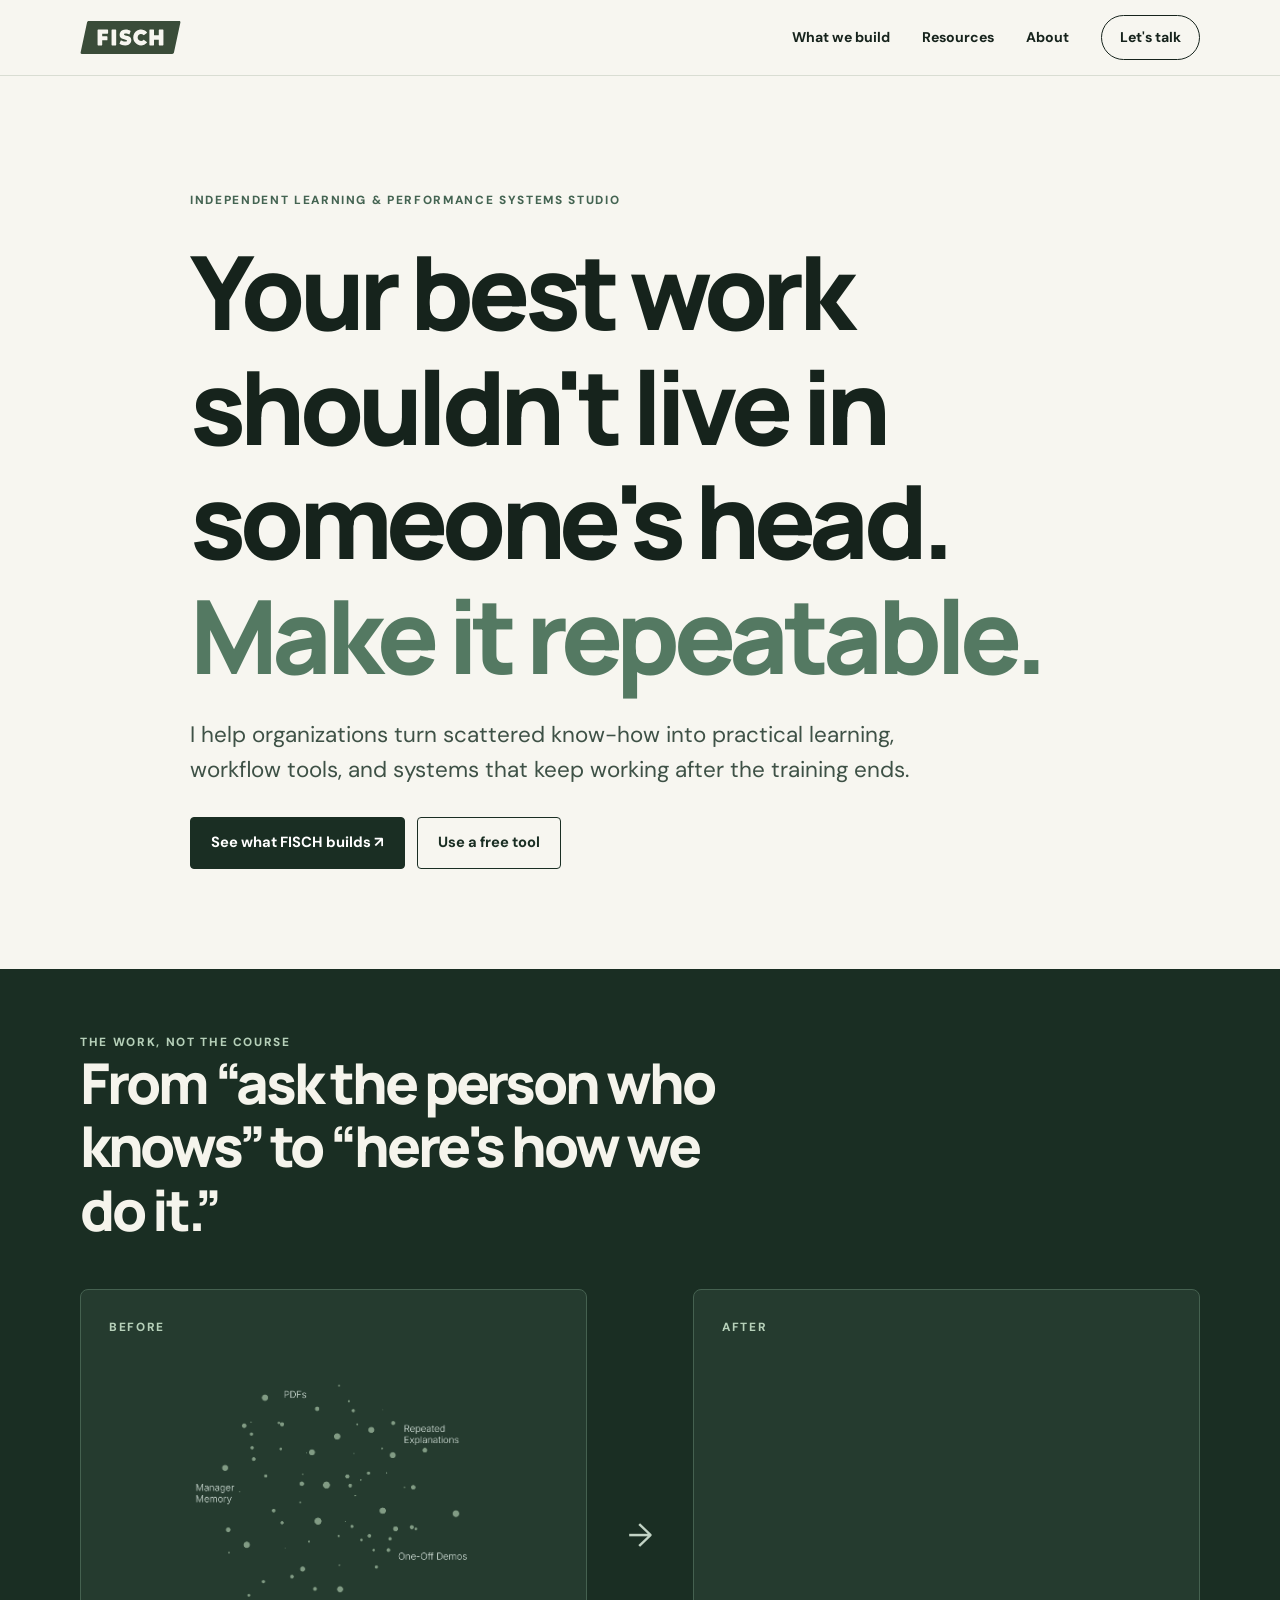
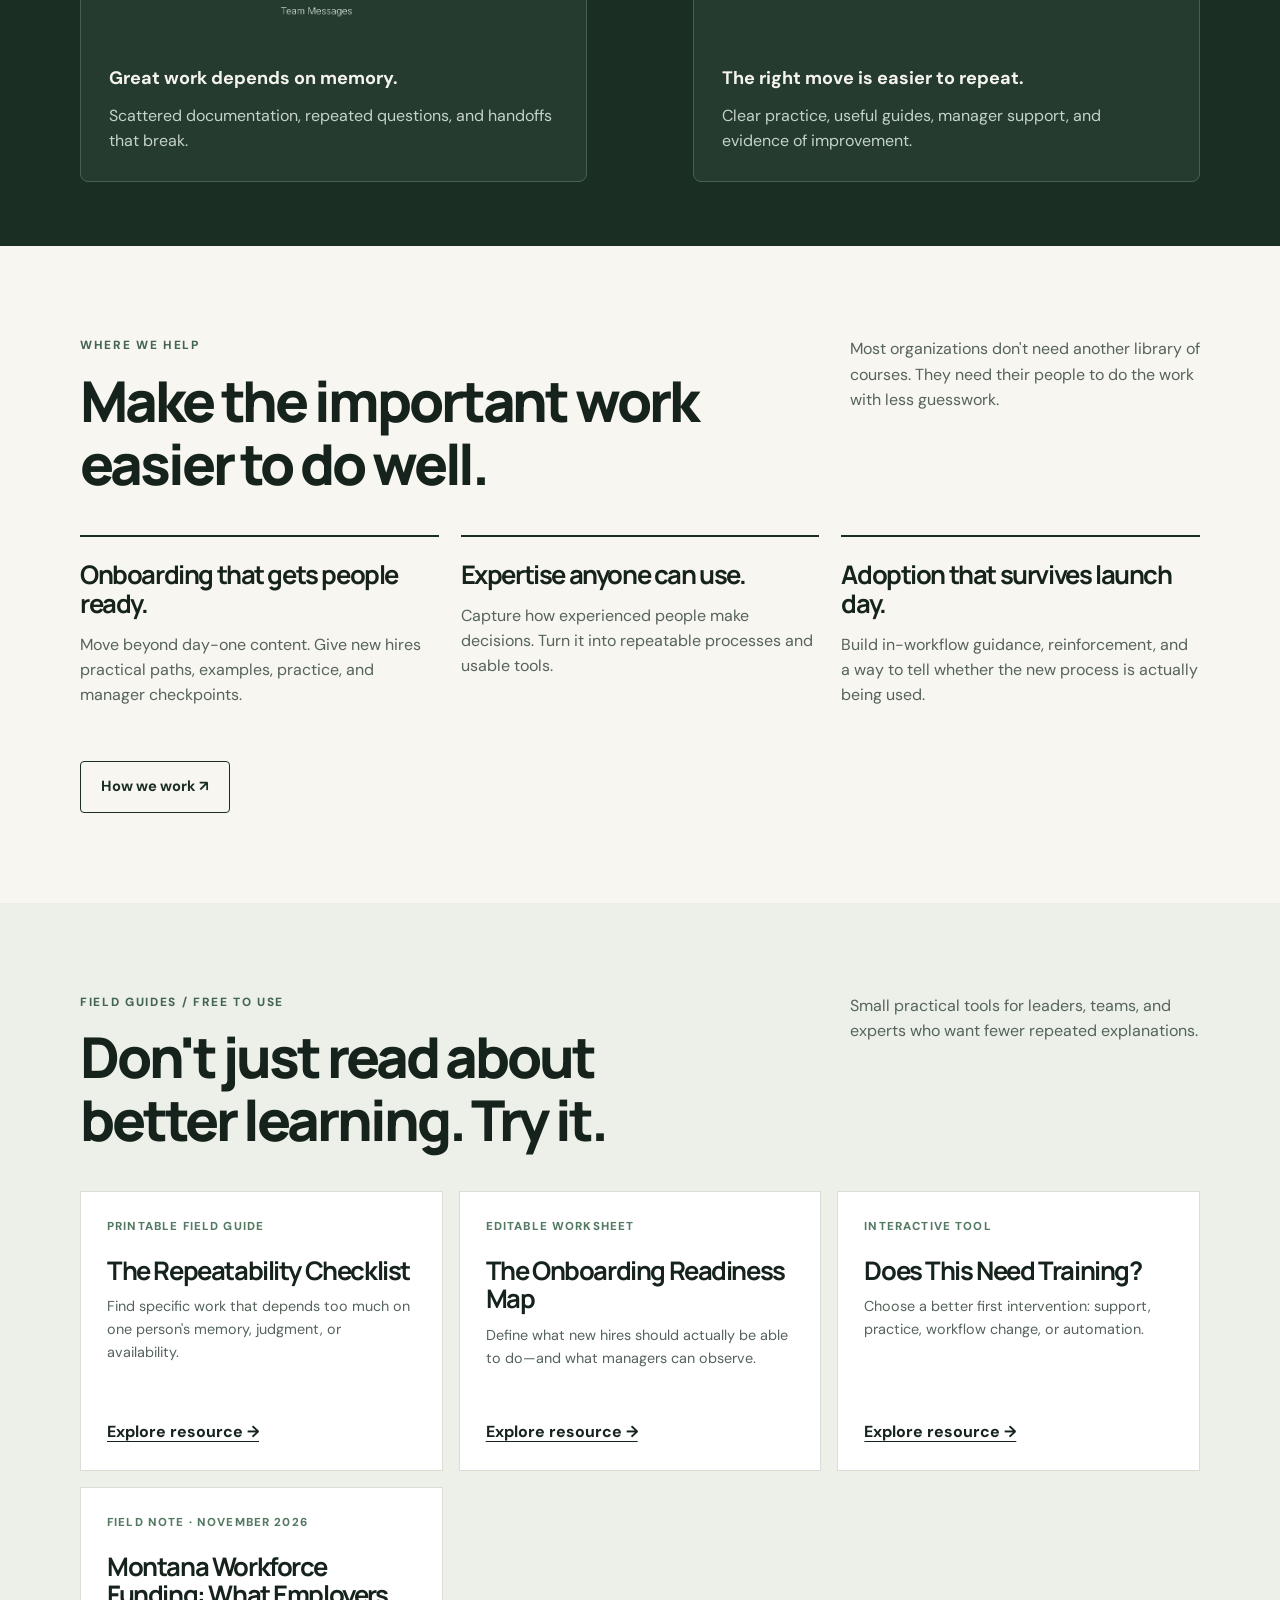
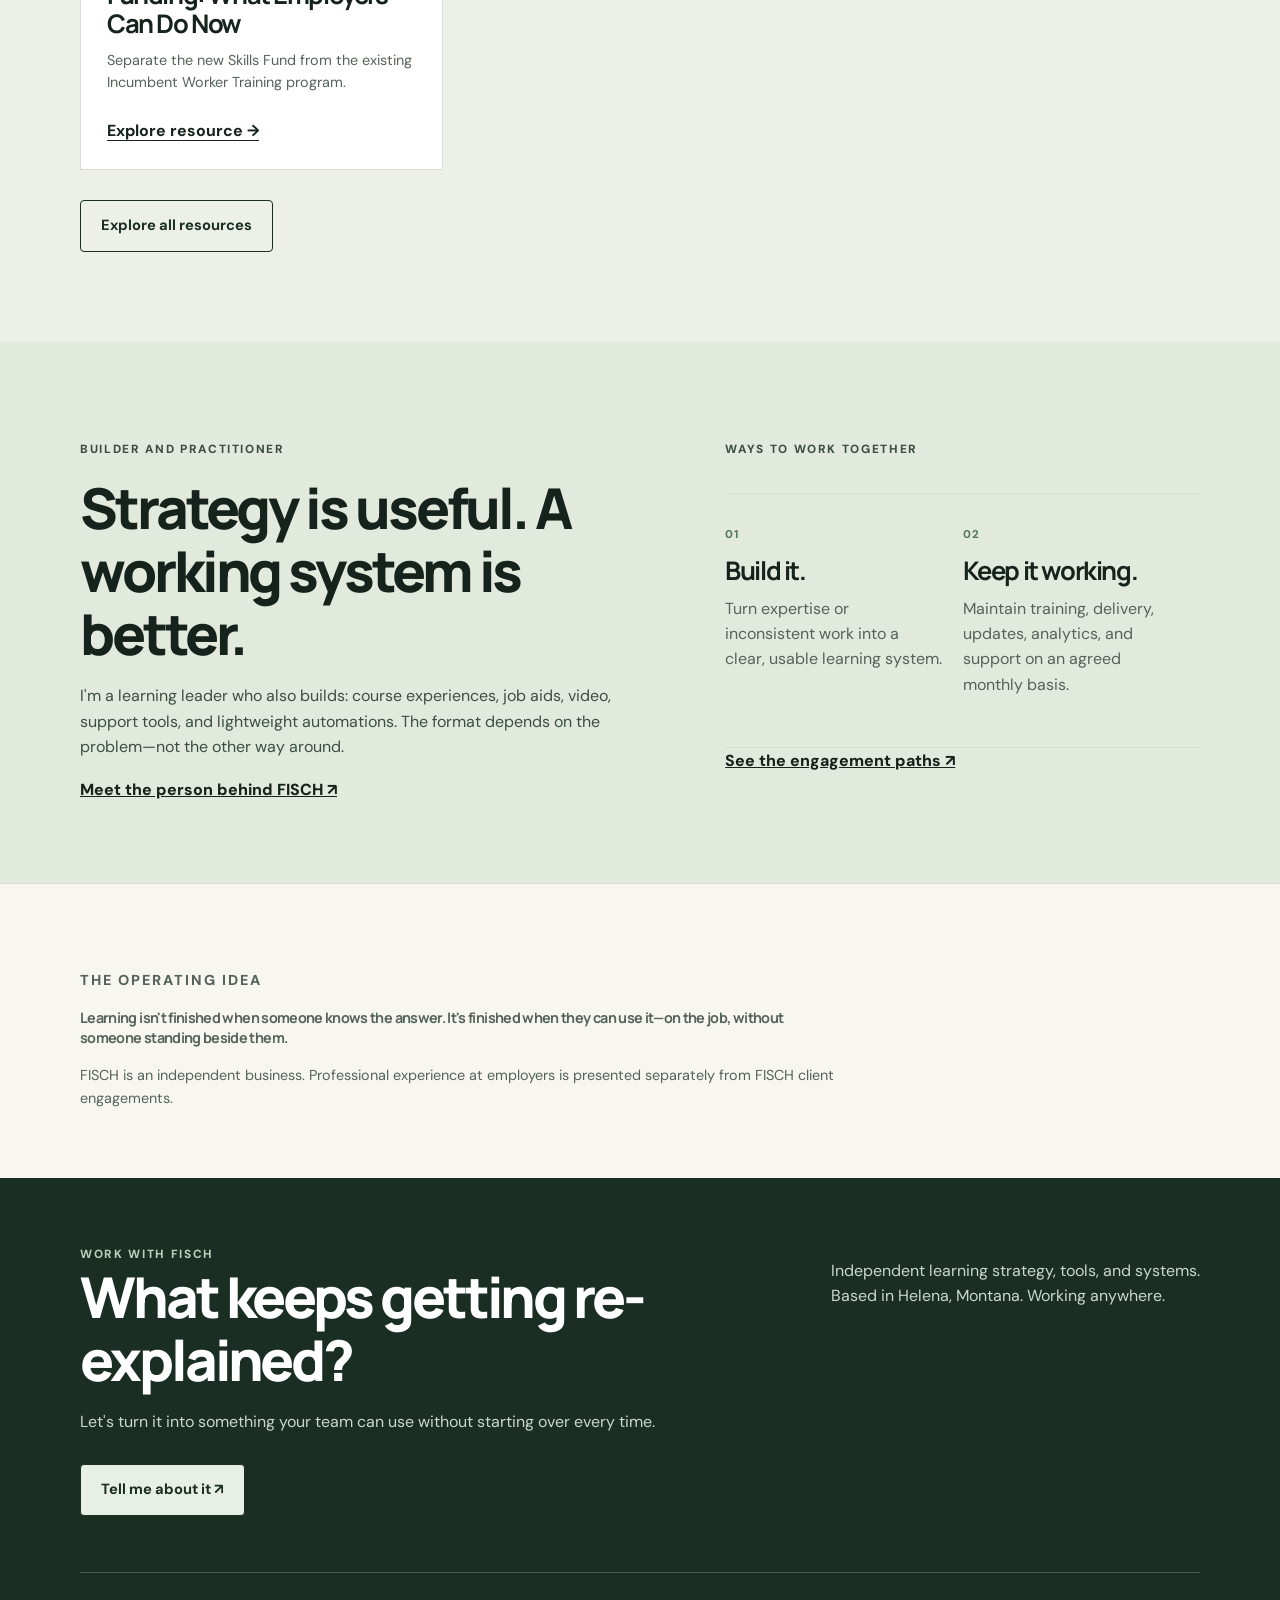
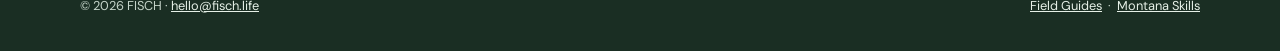
==== commit 489c5c4e: "Validate contextual email links in HTML" ====
--- a/index.html
+++ b/index.html
@@ -1,4 +1,4 @@
-<!doctype html><html lang="en"><head><meta charset="utf-8"><meta name="viewport" content="width=device-width, initial-scale=1"><title>Make it repeatable | FISCH</title><meta name="description" content="FISCH turns internal expertise into useful learning, tools, and repeatable workplace systems."><link rel="canonical" href="https://fisch.life/"><meta property="og:type" content="website"><meta property="og:title" content="Make it repeatable | FISCH"><meta property="og:description" content="FISCH turns internal expertise into useful learning, tools, and repeatable workplace systems."><meta property="og:image" content="https://fisch.life/assets/images/og-image.png"><link rel="icon" href="/assets/logos/fisch-logo-green.svg" type="image/svg+xml"><link rel="stylesheet" href="/v2.css"></head><body><header class="site-header"><div class="wrap top"><a class="brand" href="/" aria-label="FISCH home"><img src="/assets/logos/fisch-logo-green.svg" alt="FISCH"></a><button type="button" id="menu-toggle" class="menu-btn" aria-expanded="false" aria-controls="site-nav">Menu</button><nav id="site-nav" class="nav" aria-label="Main"><a href="/work/">What we build</a><a href="/resources/">Resources</a><a href="/about/">About</a><a class="nav-cta" href="mailto:hello@fisch.life?subject=FISCH%20%7C%20New%20project%20inquiry&body=Hi%20Patrick%2C%0A%0AI'd%20like%20to%20discuss%20a%20potential%20FISCH%20project.%0A%0AMy%20organization%2Fteam%3A%0A%0AWhat%20we%20need%20people%20to%20do%20more%20consistently%3A%0A%0AWhat%20keeps%20breaking%20or%20getting%20re-explained%3A%0A%0AWhat%20a%20better%20outcome%20would%20look%20like%3A%0A%0ATimeline%20and%20best%20contact%3A%0A%0ASource%3A%20fisch.life%0A">Let's talk</a></nav></div></header>
+<!doctype html><html lang="en"><head><meta charset="utf-8"><meta name="viewport" content="width=device-width, initial-scale=1"><title>Make it repeatable | FISCH</title><meta name="description" content="FISCH turns internal expertise into useful learning, tools, and repeatable workplace systems."><link rel="canonical" href="https://fisch.life/"><meta property="og:type" content="website"><meta property="og:title" content="Make it repeatable | FISCH"><meta property="og:description" content="FISCH turns internal expertise into useful learning, tools, and repeatable workplace systems."><meta property="og:image" content="https://fisch.life/assets/images/og-image.png"><link rel="icon" href="/assets/logos/fisch-logo-green.svg" type="image/svg+xml"><link rel="stylesheet" href="/v2.css"></head><body><header class="site-header"><div class="wrap top"><a class="brand" href="/" aria-label="FISCH home"><img src="/assets/logos/fisch-logo-green.svg" alt="FISCH"></a><button type="button" id="menu-toggle" class="menu-btn" aria-expanded="false" aria-controls="site-nav">Menu</button><nav id="site-nav" class="nav" aria-label="Main"><a href="/work/">What we build</a><a href="/resources/">Resources</a><a href="/about/">About</a><a class="nav-cta" href="mailto:hello@fisch.life?subject=FISCH%20%7C%20New%20project%20inquiry&amp;body=Hi%20Patrick%2C%0A%0AI'd%20like%20to%20discuss%20a%20potential%20FISCH%20project.%0A%0AMy%20organization%2Fteam%3A%0A%0AWhat%20we%20need%20people%20to%20do%20more%20consistently%3A%0A%0AWhat%20keeps%20breaking%20or%20getting%20re-explained%3A%0A%0AWhat%20a%20better%20outcome%20would%20look%20like%3A%0A%0ATimeline%20and%20best%20contact%3A%0A%0ASource%3A%20fisch.life%0A">Let's talk</a></nav></div></header>
 <main>
 <section class="hero"><div class="wrap intro"><p class="eyebrow">Independent learning &amp; performance systems studio</p><h1>Your best work shouldn't live in someone's head.<br><em>Make it repeatable.</em></h1><p class="lead">I help organizations turn scattered know-how into practical learning, workflow tools, and systems that keep working after the training ends.</p><div class="actions"><a href="/work/" class="btn">See what FISCH builds ↗</a><a href="/resources/" class="btn secondary">Use a free tool</a></div></div></section>
 <section class="transformation"><div class="wrap"><p class="eyebrow">The work, not the course</p><h2>From “ask the person who knows” to “here's how we do it.”</h2><div class="trans-row"><div class="trans-panel"><p class="eyebrow">Before</p><img class="trans-image" src="/assets/images/scattered-knowhow.png" width="640" height="480" alt="Scattered notes, messages, and undocumented know-how" loading="lazy" decoding="async"><strong>Great work depends on memory.</strong><p>Scattered documentation, repeated questions, and handoffs that break.</p></div><div class="trans-arrow" aria-hidden="true">→</div><div class="trans-panel"><p class="eyebrow">After</p><img class="trans-image" src="/assets/images/execution-system.png" width="640" height="427" alt="Organized work supports, onboarding, and consistent processes" loading="lazy" decoding="async"><strong>The right move is easier to repeat.</strong><p>Clear practice, useful guides, manager support, and evidence of improvement.</p></div></div></div></section>
@@ -6,4 +6,4 @@
 <section class="section" style="background:#ecf0e9"><div class="wrap"><div class="section-head"><div><p class="eyebrow">Field Guides / Free to use</p><h2>Don't just read about better learning. Try it.</h2></div><p class="section-note">Small practical tools for leaders, teams, and experts who want fewer repeated explanations.</p></div><div class="resource-list" id="resource-list"><article><span class="tag">Printable guide</span><h3>The Repeatability Checklist</h3><p>Find where critical know-how lives in people's heads.</p><a href="/resources/repeatability-checklist/">Open the guide ↗</a></article><article><span class="tag">Worksheet</span><h3>The Onboarding Readiness Map</h3><p>Define the actual skills a new hire should show.</p><a href="/resources/onboarding-readiness/">Use the worksheet ↗</a></article><article><span class="tag">Interactive tool</span><h3>Does This Need Training?</h3><p>Find a simpler first move for the problem.</p><a href="/resources/decision-tool/">Try the tool ↗</a></article></div><div class="actions"><a href="/resources/" class="btn secondary">Explore all resources</a></div></div></section>
 <section class="band"><div class="wrap band-inner"><div><p class="eyebrow">Builder and practitioner</p><h2>Strategy is useful. A working system is better.</h2><p>I'm a learning leader who also builds: course experiences, job aids, video, support tools, and lightweight automations. The format depends on the problem—not the other way around.</p><a href="/about/">Meet the person behind FISCH ↗</a></div><div><p class="eyebrow">Ways to work together</p><div class="services"><div class="service"><span class="num">01</span><h3>Build it.</h3><p>Turn expertise or inconsistent work into a clear, usable learning system.</p></div><div class="service"><span class="num">02</span><h3>Keep it working.</h3><p>Maintain training, delivery, updates, analytics, and support on an agreed monthly basis.</p></div></div><a href="/work/">See the engagement paths ↗</a></div></div></section>
 <section class="proof"><div class="wrap"><p class="eyebrow">The operating idea</p><p class="quote">Learning isn't finished when someone knows the answer. It's finished when they can use it—on the job, without someone standing beside them.</p><p>FISCH is an independent business. Professional experience at employers is presented separately from FISCH client engagements.</p></div></section>
-</main><footer class="footer"><div class="wrap"><div class="footer-main"><div><span class="eyebrow" style="color:#b6d0b9">Work with FISCH</span><h2>What keeps getting re-explained?</h2><p>Let's turn it into something your team can use without starting over every time.</p><div class="actions"><a class="btn" style="background:#e8efe4;color:#1a2e23" href="mailto:hello@fisch.life?subject=FISCH%20%7C%20New%20project%20inquiry&body=Hi%20Patrick%2C%0A%0AI'd%20like%20to%20discuss%20a%20potential%20FISCH%20project.%0A%0AMy%20organization%2Fteam%3A%0A%0AWhat%20we%20need%20people%20to%20do%20more%20consistently%3A%0A%0AWhat%20keeps%20breaking%20or%20getting%20re-explained%3A%0A%0AWhat%20a%20better%20outcome%20would%20look%20like%3A%0A%0ATimeline%20and%20best%20contact%3A%0A%0ASource%3A%20fisch.life%0A">Tell me about it ↗</a></div></div><p>Independent learning strategy, tools, and systems.<br>Based in Helena, Montana. Working anywhere.</p></div><div class="footer-bottom"><span>© 2026 FISCH · <a href="mailto:hello@fisch.life">hello@fisch.life</a></span><span><a href="/resources/">Field Guides</a> &nbsp;·&nbsp; <a href="/montana-skills/">Montana Skills</a></span></div></div></footer><script src="/site-v2.js" defer></script></body></html>+</main><footer class="footer"><div class="wrap"><div class="footer-main"><div><span class="eyebrow" style="color:#b6d0b9">Work with FISCH</span><h2>What keeps getting re-explained?</h2><p>Let's turn it into something your team can use without starting over every time.</p><div class="actions"><a class="btn" style="background:#e8efe4;color:#1a2e23" href="mailto:hello@fisch.life?subject=FISCH%20%7C%20New%20project%20inquiry&amp;body=Hi%20Patrick%2C%0A%0AI'd%20like%20to%20discuss%20a%20potential%20FISCH%20project.%0A%0AMy%20organization%2Fteam%3A%0A%0AWhat%20we%20need%20people%20to%20do%20more%20consistently%3A%0A%0AWhat%20keeps%20breaking%20or%20getting%20re-explained%3A%0A%0AWhat%20a%20better%20outcome%20would%20look%20like%3A%0A%0ATimeline%20and%20best%20contact%3A%0A%0ASource%3A%20fisch.life%0A">Tell me about it ↗</a></div></div><p>Independent learning strategy, tools, and systems.<br>Based in Helena, Montana. Working anywhere.</p></div><div class="footer-bottom"><span>© 2026 FISCH · <a href="mailto:hello@fisch.life">hello@fisch.life</a></span><span><a href="/resources/">Field Guides</a> &nbsp;·&nbsp; <a href="/montana-skills/">Montana Skills</a></span></div></div></footer><script src="/site-v2.js" defer></script></body></html>
--- a/v2.css
+++ b/v2.css
@@ -9,3 +9,15 @@
 /* Keep the About page readable as a two-column editorial spread. */
 .section .band-inner{display:grid;grid-template-columns:1.1fr .9fr;gap:65px;align-items:start}
 @media(max-width:820px){.section .band-inner{display:block}.section .band-inner>div+div{margin-top:28px}}
+
+/* Original FISCH artwork, deliberately integrated rather than decorative. */
+.trans-image{width:100%;height:auto;aspect-ratio:4/3;object-fit:contain;display:block;margin:20px auto 14px;max-height:290px}
+.trans-panel{min-width:0}
+.trans-panel strong{margin-top:18px}
+@media(max-width:820px){.trans-image{max-height:245px}}
+
+/* Work page: show real FISCH concept artwork at useful scale. */
+.system-preview{margin:0;background:#e6ebdf;border:1px solid var(--line);border-radius:6px;padding:24px 30px 17px}
+.system-preview img{max-width:100%;width:100%;height:360px;object-fit:contain}
+.system-preview figcaption{font-size:.8rem;color:#58695e;text-align:center;padding-top:8px}
+@media(max-width:550px){.system-preview{padding:10px 10px 14px}.system-preview img{height:270px}}
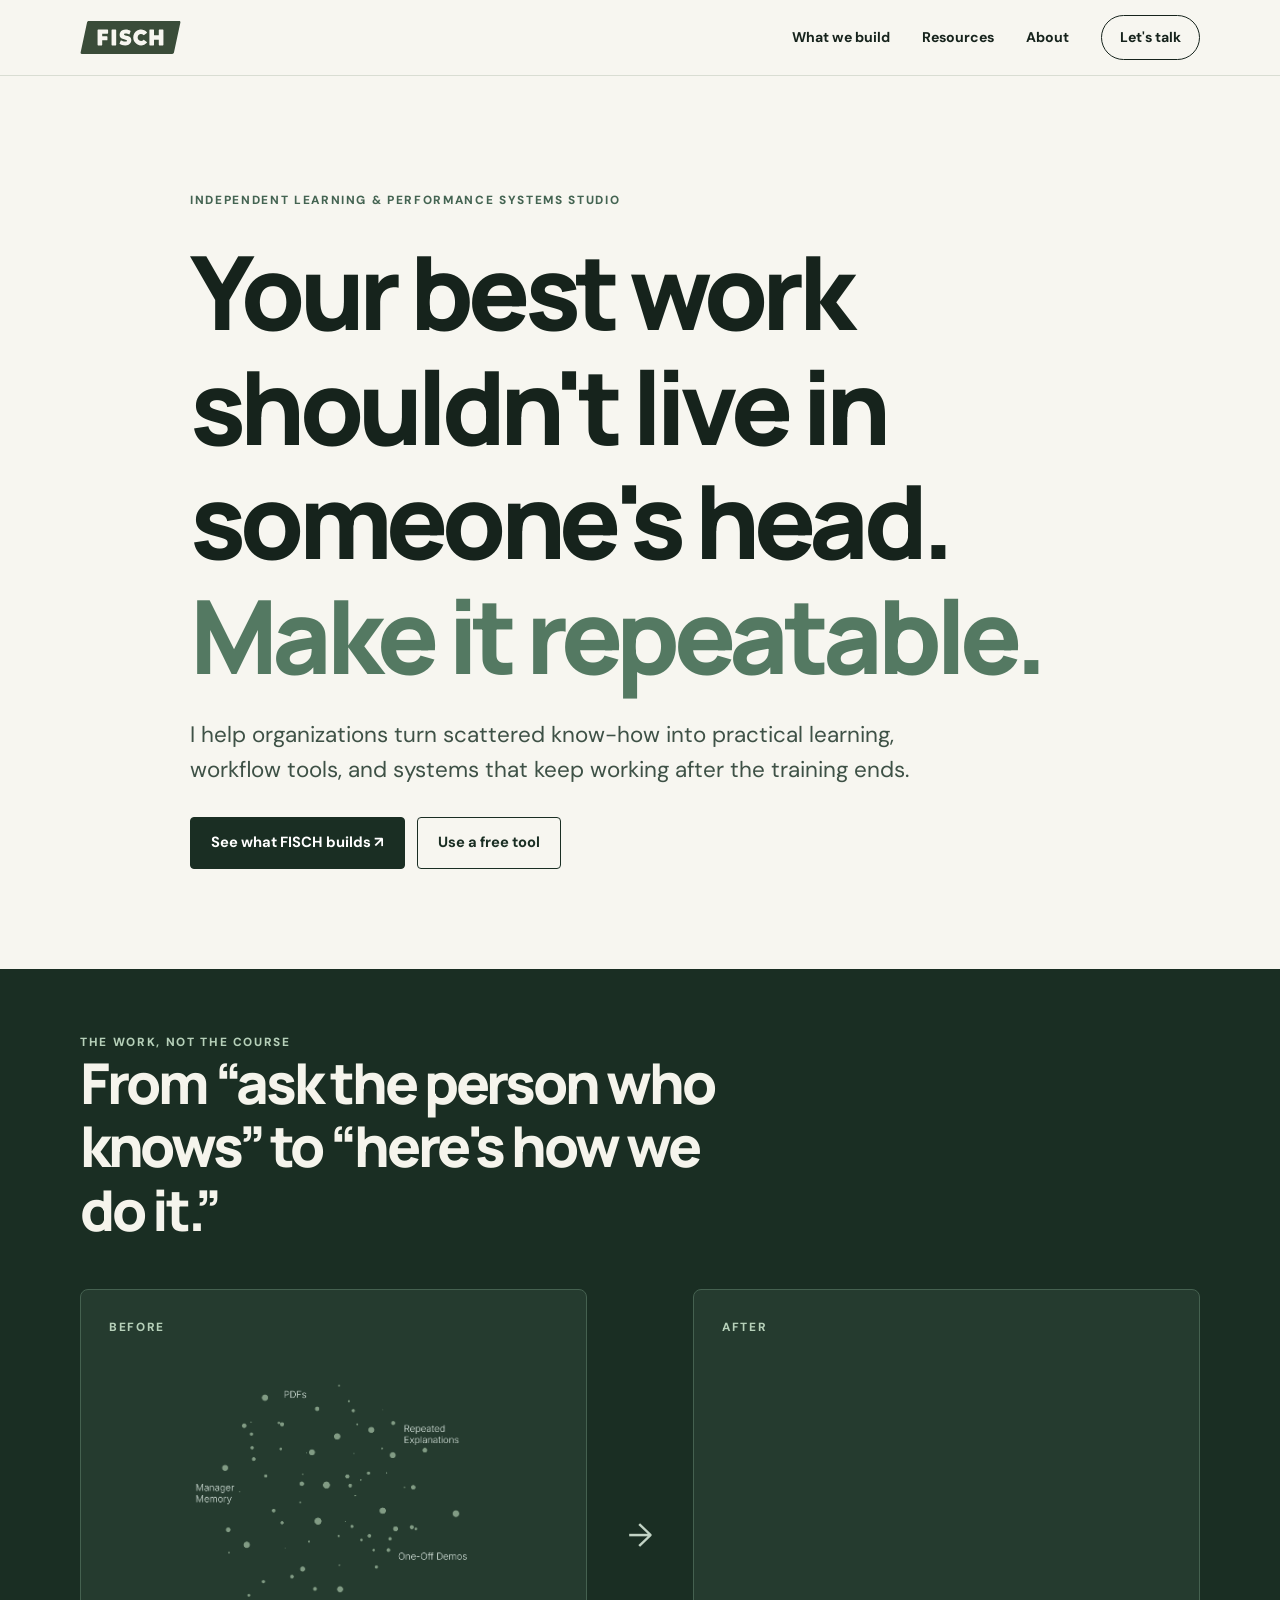
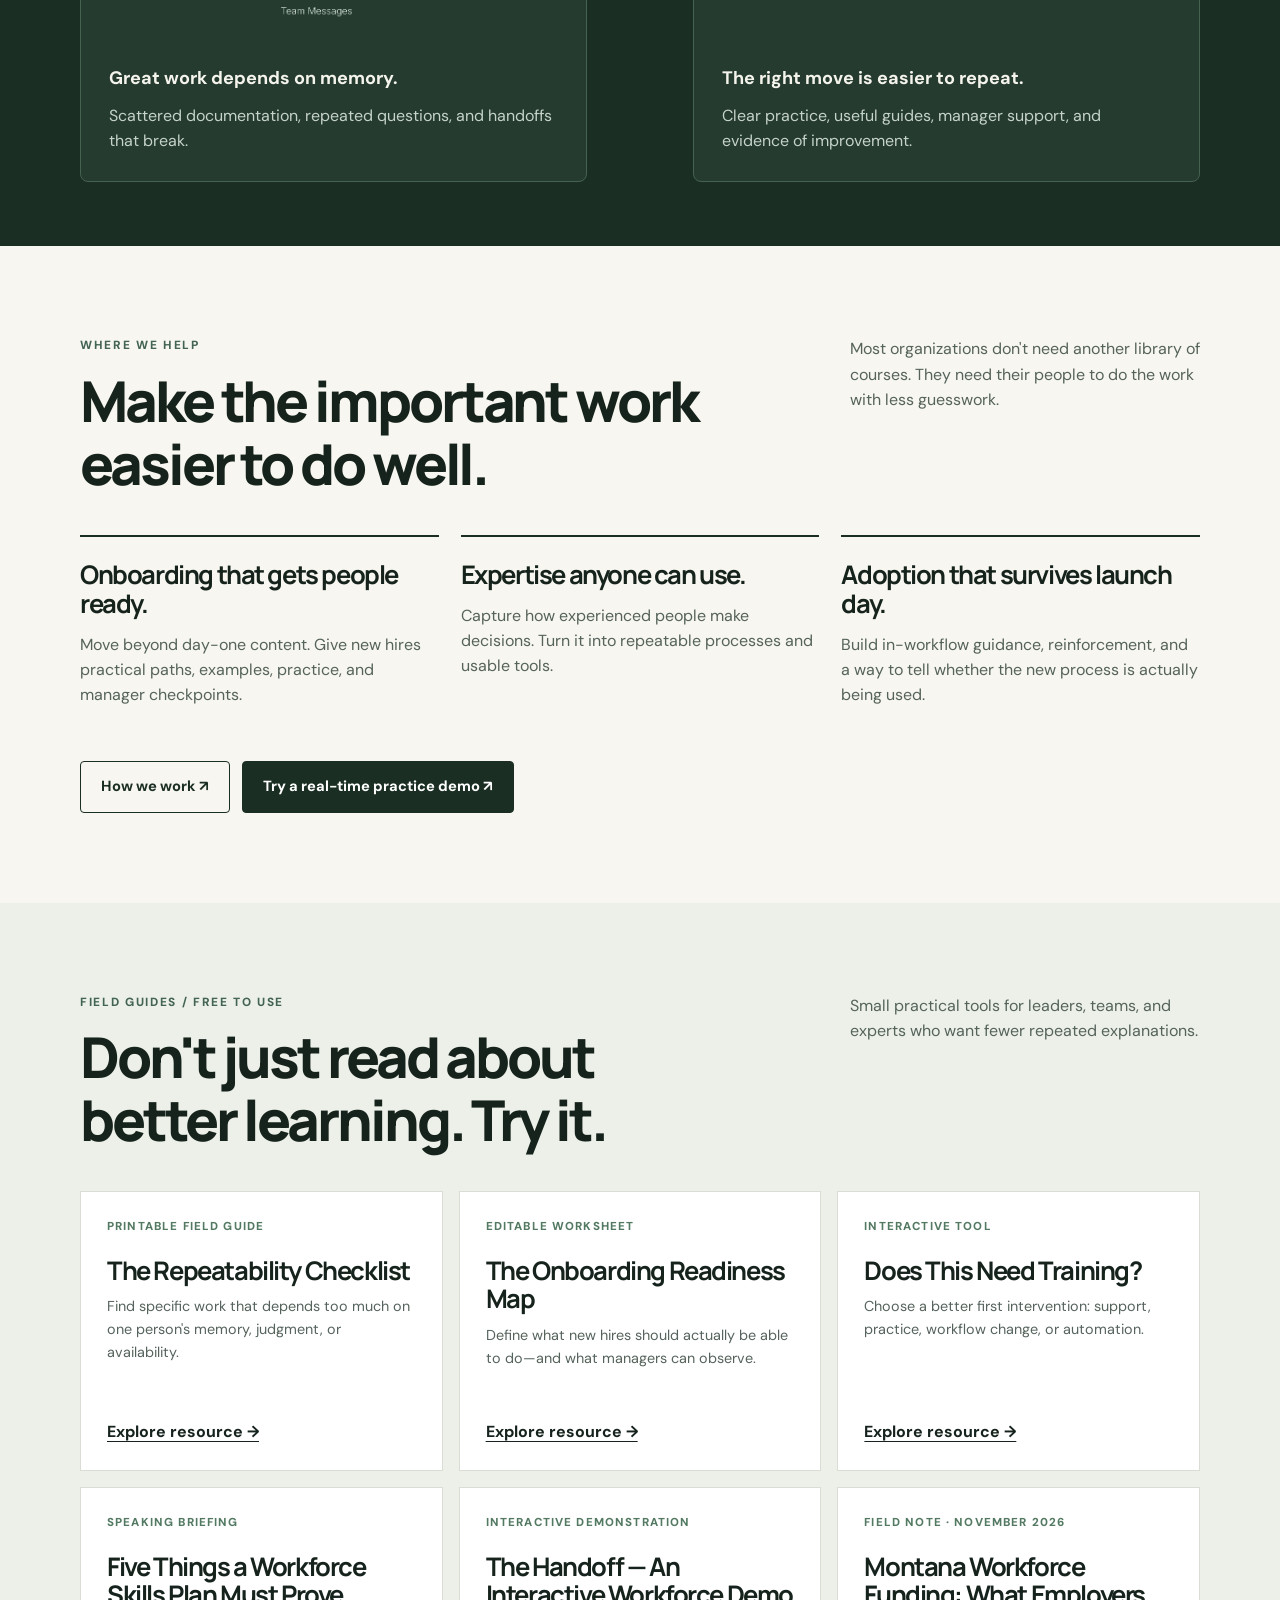
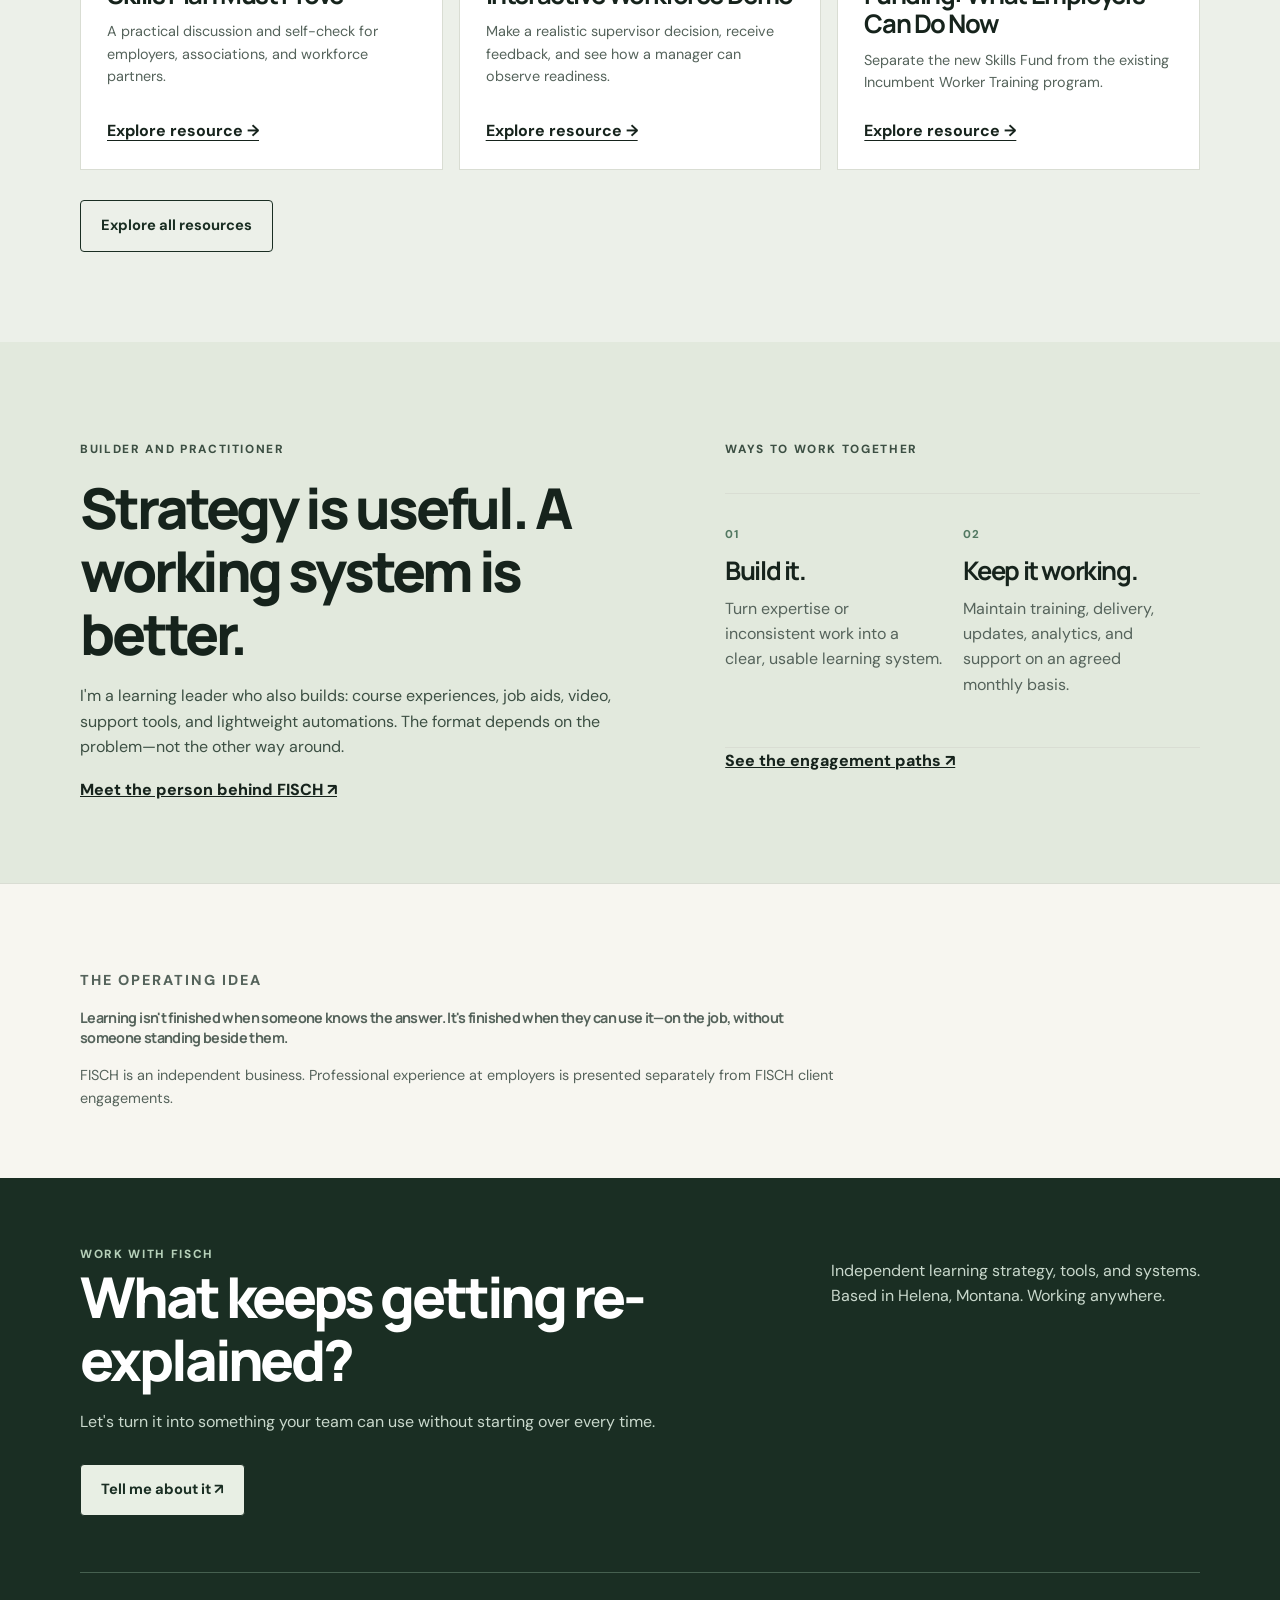
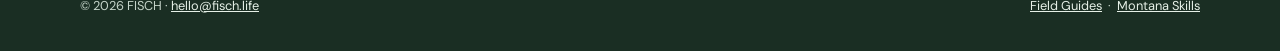
==== commit f3872be9: "FISCH: connect demo, briefing, speaking offer and founder-photo upload" ====
--- a/index.html
+++ b/index.html
@@ -2,7 +2,7 @@
 <main>
 <section class="hero"><div class="wrap intro"><p class="eyebrow">Independent learning &amp; performance systems studio</p><h1>Your best work shouldn't live in someone's head.<br><em>Make it repeatable.</em></h1><p class="lead">I help organizations turn scattered know-how into practical learning, workflow tools, and systems that keep working after the training ends.</p><div class="actions"><a href="/work/" class="btn">See what FISCH builds ↗</a><a href="/resources/" class="btn secondary">Use a free tool</a></div></div></section>
 <section class="transformation"><div class="wrap"><p class="eyebrow">The work, not the course</p><h2>From “ask the person who knows” to “here's how we do it.”</h2><div class="trans-row"><div class="trans-panel"><p class="eyebrow">Before</p><img class="trans-image" src="/assets/images/scattered-knowhow.png" width="640" height="480" alt="Scattered notes, messages, and undocumented know-how" loading="lazy" decoding="async"><strong>Great work depends on memory.</strong><p>Scattered documentation, repeated questions, and handoffs that break.</p></div><div class="trans-arrow" aria-hidden="true">→</div><div class="trans-panel"><p class="eyebrow">After</p><img class="trans-image" src="/assets/images/execution-system.png" width="640" height="427" alt="Organized work supports, onboarding, and consistent processes" loading="lazy" decoding="async"><strong>The right move is easier to repeat.</strong><p>Clear practice, useful guides, manager support, and evidence of improvement.</p></div></div></div></section>
-<section class="section"><div class="wrap"><div class="section-head"><div><p class="eyebrow">Where we help</p><h2>Make the important work easier to do well.</h2></div><p class="section-note">Most organizations don't need another library of courses. They need their people to do the work with less guesswork.</p></div><div class="problem-grid"><div class="problem"><h3>Onboarding that gets people ready.</h3><p>Move beyond day-one content. Give new hires practical paths, examples, practice, and manager checkpoints.</p></div><div class="problem"><h3>Expertise anyone can use.</h3><p>Capture how experienced people make decisions. Turn it into repeatable processes and usable tools.</p></div><div class="problem"><h3>Adoption that survives launch day.</h3><p>Build in-workflow guidance, reinforcement, and a way to tell whether the new process is actually being used.</p></div></div><div class="actions"><a href="/work/" class="btn secondary">How we work ↗</a></div></div></section>
+<section class="section"><div class="wrap"><div class="section-head"><div><p class="eyebrow">Where we help</p><h2>Make the important work easier to do well.</h2></div><p class="section-note">Most organizations don't need another library of courses. They need their people to do the work with less guesswork.</p></div><div class="problem-grid"><div class="problem"><h3>Onboarding that gets people ready.</h3><p>Move beyond day-one content. Give new hires practical paths, examples, practice, and manager checkpoints.</p></div><div class="problem"><h3>Expertise anyone can use.</h3><p>Capture how experienced people make decisions. Turn it into repeatable processes and usable tools.</p></div><div class="problem"><h3>Adoption that survives launch day.</h3><p>Build in-workflow guidance, reinforcement, and a way to tell whether the new process is actually being used.</p></div></div><div class="actions"><a href="/work/" class="btn secondary">How we work ↗</a><a href="/demos/field-handoff/" class="btn">Try a real-time practice demo ↗</a></div></div></section>
 <section class="section" style="background:#ecf0e9"><div class="wrap"><div class="section-head"><div><p class="eyebrow">Field Guides / Free to use</p><h2>Don't just read about better learning. Try it.</h2></div><p class="section-note">Small practical tools for leaders, teams, and experts who want fewer repeated explanations.</p></div><div class="resource-list" id="resource-list"><article><span class="tag">Printable guide</span><h3>The Repeatability Checklist</h3><p>Find where critical know-how lives in people's heads.</p><a href="/resources/repeatability-checklist/">Open the guide ↗</a></article><article><span class="tag">Worksheet</span><h3>The Onboarding Readiness Map</h3><p>Define the actual skills a new hire should show.</p><a href="/resources/onboarding-readiness/">Use the worksheet ↗</a></article><article><span class="tag">Interactive tool</span><h3>Does This Need Training?</h3><p>Find a simpler first move for the problem.</p><a href="/resources/decision-tool/">Try the tool ↗</a></article></div><div class="actions"><a href="/resources/" class="btn secondary">Explore all resources</a></div></div></section>
 <section class="band"><div class="wrap band-inner"><div><p class="eyebrow">Builder and practitioner</p><h2>Strategy is useful. A working system is better.</h2><p>I'm a learning leader who also builds: course experiences, job aids, video, support tools, and lightweight automations. The format depends on the problem—not the other way around.</p><a href="/about/">Meet the person behind FISCH ↗</a></div><div><p class="eyebrow">Ways to work together</p><div class="services"><div class="service"><span class="num">01</span><h3>Build it.</h3><p>Turn expertise or inconsistent work into a clear, usable learning system.</p></div><div class="service"><span class="num">02</span><h3>Keep it working.</h3><p>Maintain training, delivery, updates, analytics, and support on an agreed monthly basis.</p></div></div><a href="/work/">See the engagement paths ↗</a></div></div></section>
 <section class="proof"><div class="wrap"><p class="eyebrow">The operating idea</p><p class="quote">Learning isn't finished when someone knows the answer. It's finished when they can use it—on the job, without someone standing beside them.</p><p>FISCH is an independent business. Professional experience at employers is presented separately from FISCH client engagements.</p></div></section>
--- a/v2.css
+++ b/v2.css
@@ -21,3 +21,96 @@
 .system-preview img{max-width:100%;width:100%;height:360px;object-fit:contain}
 .system-preview figcaption{font-size:.8rem;color:#58695e;text-align:center;padding-top:8px}
 @media(max-width:550px){.system-preview{padding:10px 10px 14px}.system-preview img{height:270px}}
+
+/* FISCH Motion & Interaction System — purposefully light, native, accessible. */
+a:focus-visible,button:focus-visible,input:focus-visible,textarea:focus-visible,summary:focus-visible{outline:3px solid #b5703e;outline-offset:4px}
+[data-reveal]{opacity:1;transform:none}
+@media (prefers-reduced-motion:no-preference){
+  .motion-ready [data-reveal]{opacity:0;transform:translateY(24px);transition:opacity .65s ease,transform .7s cubic-bezier(.2,.8,.2,1)}
+  .motion-ready [data-reveal].in-view{opacity:1;transform:translateY(0)}
+  .trans-panel,.problem,.resource-list article,.paper,.btn,.system-preview{transition:transform .28s cubic-bezier(.2,.8,.2,1),box-shadow .28s ease,border-color .28s ease,background .28s ease}
+}
+@media (hover:hover) and (pointer:fine){
+  .trans-panel:hover{transform:translateY(-6px);box-shadow:0 18px 28px rgba(0,0,0,.18);border-color:#85a38c}
+  .problem:hover{border-top-color:var(--orange)}
+  .resource-list article:hover,.paper:hover{transform:translateY(-5px);box-shadow:0 20px 44px rgba(22,35,28,.1);border-color:#a4b6a7}
+  .resource-list article a:hover{text-decoration-thickness:2px}
+  .btn:hover{transform:translateY(-2px)}
+  .nav a:not(.nav-cta){position:relative}
+  .nav a:not(.nav-cta)::after{content:"";position:absolute;bottom:7px;left:0;right:100%;height:1px;background:#4c6c56;transition:right .22s ease}
+  .nav a:not(.nav-cta):hover::after{right:0}
+}
+.trans-panel,.demo-interaction,.readiness-score{position:relative;isolation:isolate}
+.trans-panel::before,.demo-interaction::before,.readiness-score::before{content:"";position:absolute;inset:0;border-radius:inherit;pointer-events:none;background:radial-gradient(circle 220px at var(--pointer-x,50%) var(--pointer-y,50%),rgba(173,207,172,.13),transparent 80%);z-index:-1;opacity:0;transition:opacity .25s ease}
+@media(hover:hover) and (pointer:fine){.trans-panel:hover::before,.demo-interaction:hover::before,.readiness-score:hover::before{opacity:1}}
+/* Portrait module: branded fallback until a genuine portrait is supplied. */
+.about-hero-grid{display:grid;grid-template-columns:minmax(0,1.2fr) minmax(260px,.65fr);gap:clamp(26px,6vw,80px);align-items:center}
+.about-hero-grid h1{font-size:clamp(3rem,6.6vw,6rem)}
+.founder-portrait{margin:0;min-width:0}
+.portrait-surface{background:#d8e1d6;position:relative;overflow:hidden;aspect-ratio:4/5;box-shadow:14px 14px 0 #dde4d8}
+.portrait-surface img.portrait-image{width:100%;height:100%;object-fit:cover;object-position:center 35%;position:absolute;inset:0;z-index:2}
+.portrait-fallback{height:100%;display:flex;flex-direction:column;align-items:center;justify-content:center;background:radial-gradient(circle at 64% 28%,#e8f0e5,#bbccba 60%,#9fb5a3);padding:25px;text-align:center}
+.portrait-fallback .mark{font:800 clamp(5rem,12vw,11rem)/1 Manrope,Arial,sans-serif;letter-spacing:-.12em;color:#385842}
+.portrait-fallback .micro{margin-top:5px;color:#45634e}
+.portrait-surface.has-photo .portrait-fallback{display:none}
+.founder-portrait figcaption{font-size:.75rem;letter-spacing:.07em;text-transform:uppercase;color:#55675c;font-weight:700;margin-top:22px}
+@media(max-width:780px){.about-hero-grid{grid-template-columns:1fr}.founder-portrait{max-width:360px}.about-hero-grid h1{font-size:clamp(2.9rem,10vw,4.7rem)}}
+/* Live field-hand-off demonstration */
+.demo-hero{padding-bottom:60px}.demo-stage{background:#1e3227;color:#f7f5ec;padding:65px 0 85px}
+.demo-grid{display:grid;grid-template-columns:minmax(0,.85fr) minmax(0,1.15fr);gap:clamp(25px,6vw,80px);align-items:start}
+.demo-context h2{font-size:clamp(2rem,3.4vw,3.3rem);margin:13px 0 20px}.demo-context>p{color:#c7d9cc;margin:0 0 22px}
+.demo-context .eyebrow{color:#a7c5ad}
+.scenario-brief{padding:23px;background:#30493a;border:1px solid #5a7962;border-radius:5px;margin:35px 0}
+.scenario-brief p{color:#e7f1e8;margin:13px 0 0}
+.brief-label{color:#b5d2bc;font-size:.75rem;letter-spacing:.08em;text-transform:uppercase;font-weight:800}
+.demo-context .micro{font-size:.79rem;color:#a3b9a9}
+.demo-interaction{border:1px solid #7a9381;border-radius:8px;background:#f8f8f2;color:#172c20;padding:clamp(22px,3.2vw,40px);box-shadow:0 24px 55px rgba(0,0,0,.18)}
+.demo-interaction>section h3{font-size:clamp(1.5rem,2.2vw,2rem);margin-bottom:11px}
+.demo-interaction>section>p{color:#526256;margin-bottom:20px}
+.demo-interaction .eyebrow{color:#42614a}
+.demo-topline{display:flex;justify-content:space-between;align-items:center;margin-bottom:35px;font-size:.73rem;font-weight:800;letter-spacing:.12em;color:#5a7461}
+.demo-stepdot{display:flex;gap:7px}.demo-stepdot i{width:22px;height:5px;border-radius:5px;background:#cedace}.demo-stepdot i.on{background:#466d53}
+.demo-choices{border:0;margin:0 0 25px;padding:0;display:grid;gap:12px}
+.demo-choices label{display:block;border:1px solid #d3ded2;border-radius:6px;background:#fff;cursor:pointer;transition:background .15s,border .15s,transform .18s}
+.demo-choices label:hover{background:#f2f6ee;border-color:#67866d;transform:translateX(3px)}
+.demo-choices label:has(input:checked){border-color:#406f50;background:#e6efe2;box-shadow:inset 0 0 0 1px #406f50}
+.demo-choices label span{display:flex;gap:17px;padding:16px;font-size:.94rem;line-height:1.55}
+.demo-choices label b{font-size:.9rem;color:#356543}
+.demo-choices input{position:absolute;opacity:0;width:1px;height:1px}
+.demo-choices label:has(input:focus-visible){outline:3px solid #bd8346;outline-offset:3px}
+.demo-interaction .btn:disabled{opacity:.55;cursor:not-allowed}
+.demo-feedback{background:#e4ecdf;border-left:4px solid #598066;padding:22px 23px;margin-top:26px}
+.demo-feedback h3{margin:9px 0}.demo-feedback p{margin:11px 0;color:#364f3e}.demo-feedback ol{padding-left:18px;margin:18px 0}.demo-feedback li{margin-bottom:9px}
+.demo-feedback .btn{margin-top:14px}
+.form-label{font-weight:800;display:block;margin:22px 0 9px}
+#handoff-note{width:100%;resize:vertical;min-height:150px;border:1px solid #8fa695;border-radius:6px;padding:16px;line-height:1.55;margin-bottom:18px}
+.manager-kit{margin-top:45px;background:#e4ebdf;padding:32px;display:grid;grid-template-columns:1fr 1fr;gap:24px;align-items:center}
+.manager-kit h3{margin:12px 0}.manager-kit p{color:#526556}.manager-checks{display:grid;gap:10px}.manager-checks label{padding:9px 0;border-bottom:1px solid #c3d1c3;cursor:pointer}.manager-checks input{accent-color:#3c684b}
+.manager-kit .actions{margin-top:0}
+@media(max-width:900px){.demo-grid{grid-template-columns:1fr}.demo-context{max-width:720px}.manager-kit{grid-template-columns:1fr}.demo-interaction{max-width:780px}}
+/* Presentable 30-minute employer briefing */
+.briefing-steps{border-top:1px solid var(--line)}
+.briefing-step{border-bottom:1px solid var(--line)}
+.briefing-step summary{cursor:pointer;list-style:none;display:grid;grid-template-columns:70px minmax(0,1fr) 28px;align-items:center;gap:17px;padding:25px 10px;min-height:88px}
+.briefing-step summary::-webkit-details-marker{display:none}
+.briefing-step summary span:first-child{font-size:.78rem;color:#64806d;letter-spacing:.1em;font-weight:800}
+.briefing-step summary strong{font:750 clamp(1.16rem,2.3vw,1.9rem)/1.35 Manrope,Arial,sans-serif;letter-spacing:-.035em}
+.briefing-step .summary-plus{text-align:right;font-size:1.5rem;font-weight:500;transition:transform .25s}
+.briefing-step[open] .summary-plus{transform:rotate(45deg)}
+.briefing-step>div{padding:0 40px 26px 97px;max-width:810px}
+.briefing-step>div p{margin-bottom:12px;line-height:1.7;color:#4a6050}
+.briefing-step:hover{background:#eef2ea}
+.briefing-check{display:grid;grid-template-columns:1fr .78fr;gap:22px;align-items:stretch}
+.briefing-check>div{padding:34px;border:1px solid var(--line);background:white}
+.briefing-check h3{margin-bottom:21px}
+.briefing-check form{display:grid;gap:17px}
+.briefing-check label{display:flex;gap:11px;cursor:pointer;align-items:start;line-height:1.45}
+.briefing-check label input{margin-top:5px;accent-color:#41674d}
+.readiness-score{background:#e1eade!important;border-color:#bdd2c1!important}
+.score-number{font:800 clamp(4rem,7vw,6rem)/1.15 Manrope,Arial,sans-serif;letter-spacing:-.08em;margin:18px 0}
+.score-number small{font-size:.38em;color:#819184}
+.score-track{height:6px;border-radius:50px;background:#bbccbe;overflow:hidden;margin-bottom:20px}
+#readiness-progress{height:100%;width:0;background:#3f7152;transition:width .25s}
+#readiness-message{margin-bottom:20px;max-width:300px}
+@media(max-width:760px){.briefing-check{grid-template-columns:1fr}.briefing-step summary{grid-template-columns:42px 1fr 20px;padding:22px 0}.briefing-step>div{padding:0 10px 25px 59px}.demo-stage{padding:55px 0}}
+@media print{.demo-interaction .btn,.demo-feedback button,.briefing-steps .summary-plus{display:none!important}.demo-stage{background:white;color:black}.demo-context>p,.demo-context .micro{color:#333}.demo-interaction{box-shadow:none}.manager-kit{background:white;border:1px solid #bbb}.briefing-step>div{display:block}.briefing-step[open]>div{display:block}.briefing-step:not([open])>div{display:none}.score-number{font-size:3rem}}
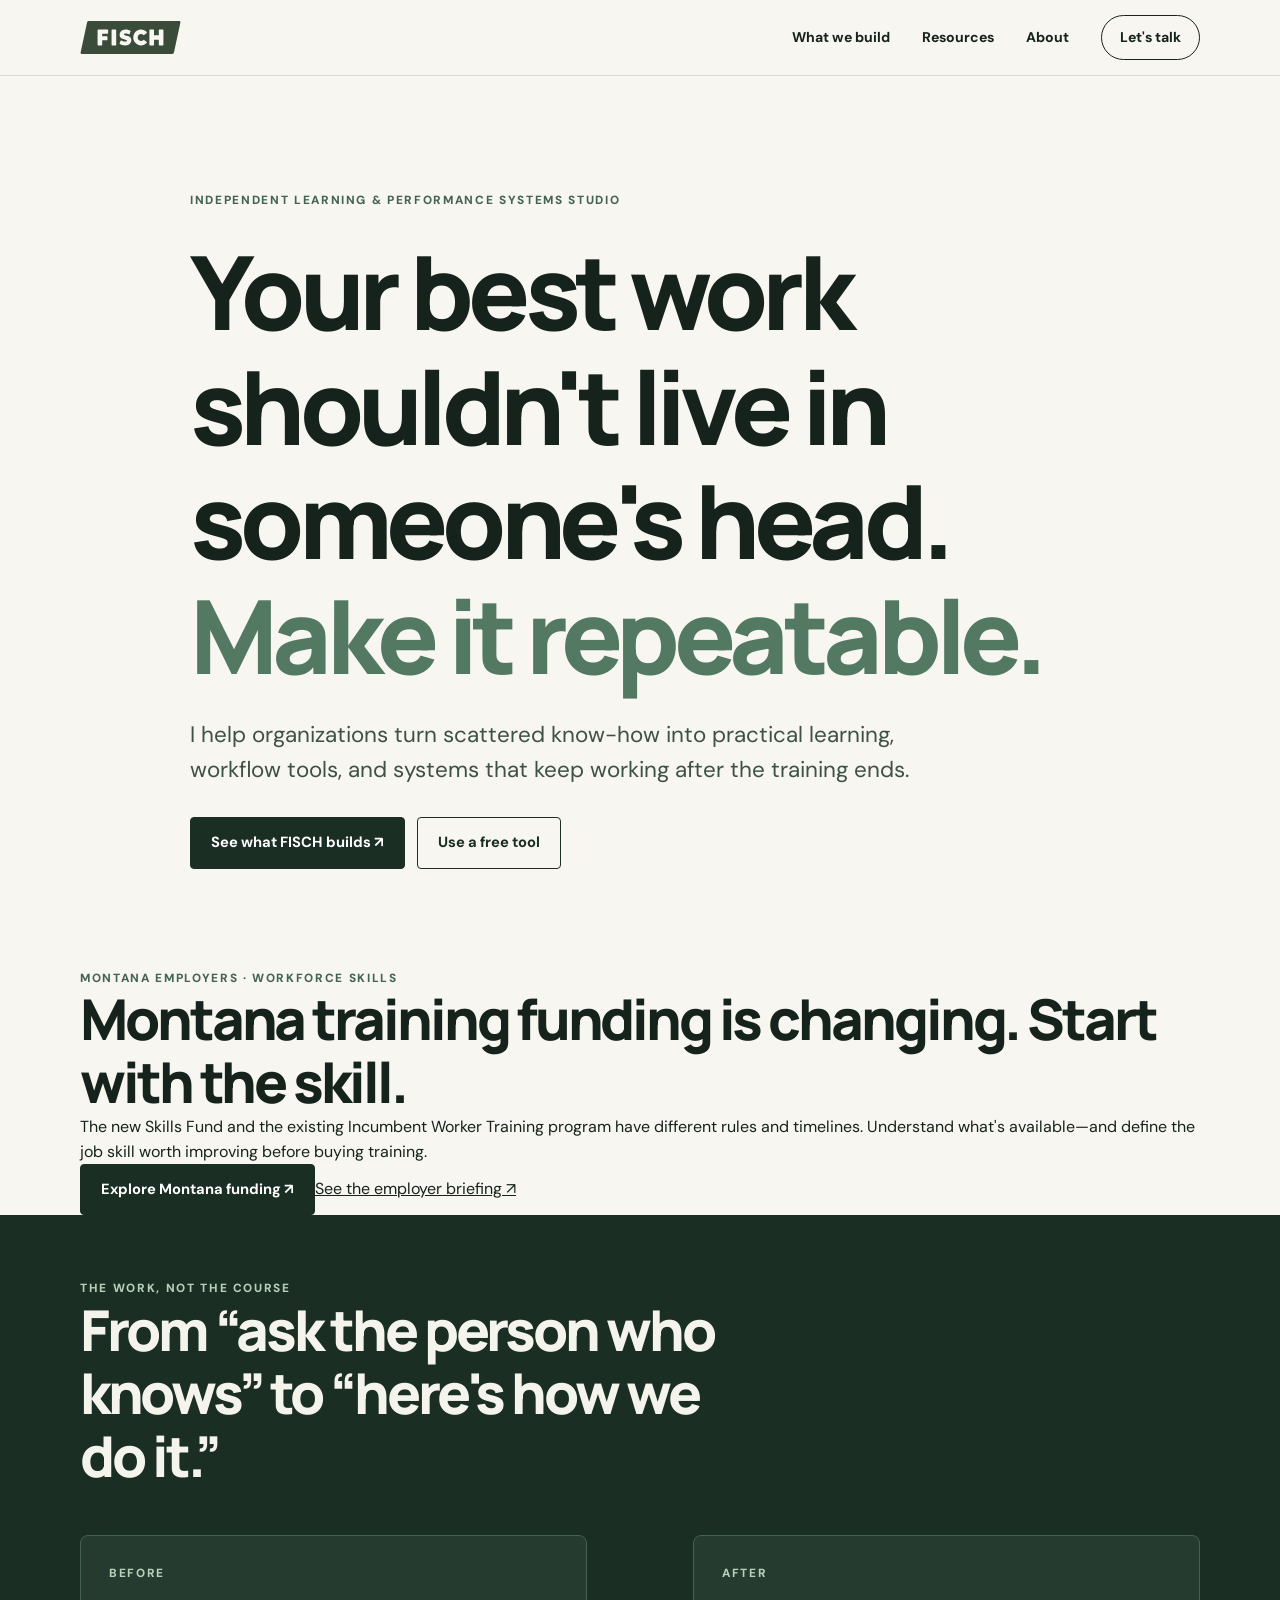
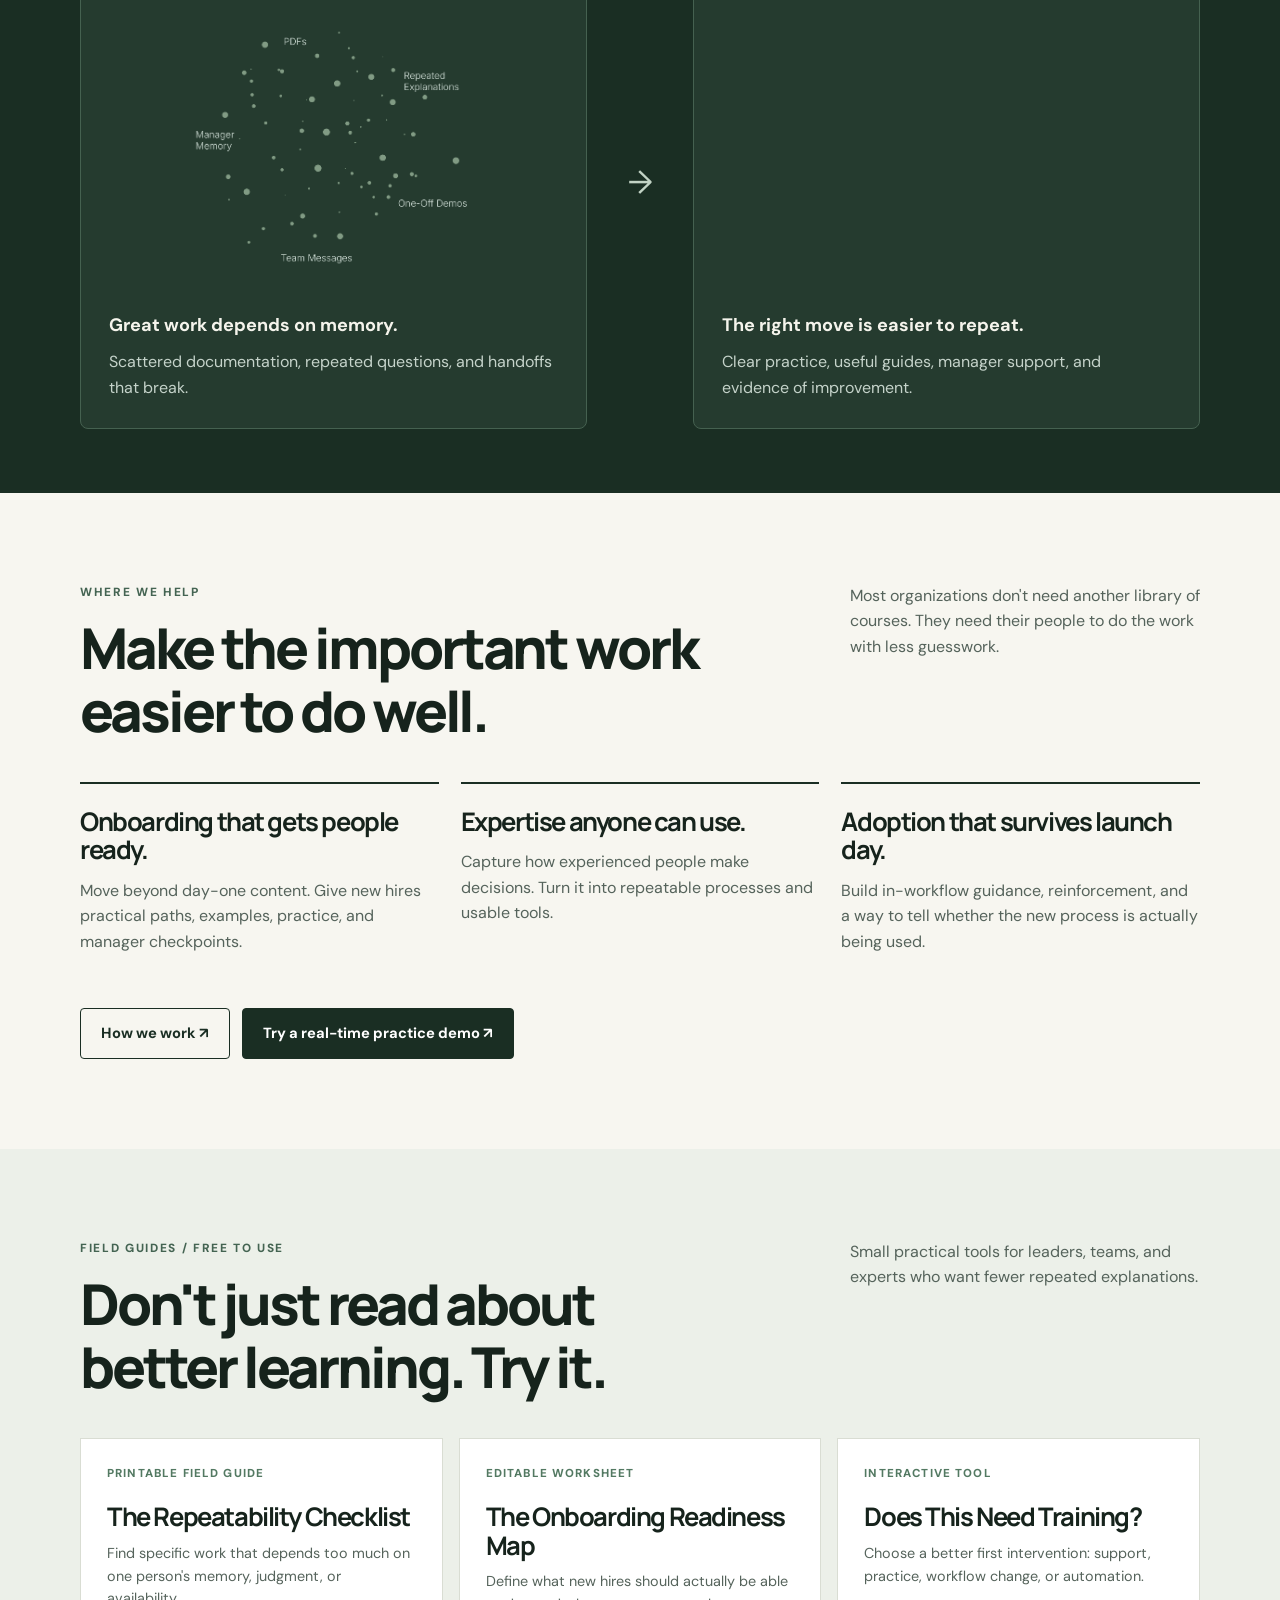
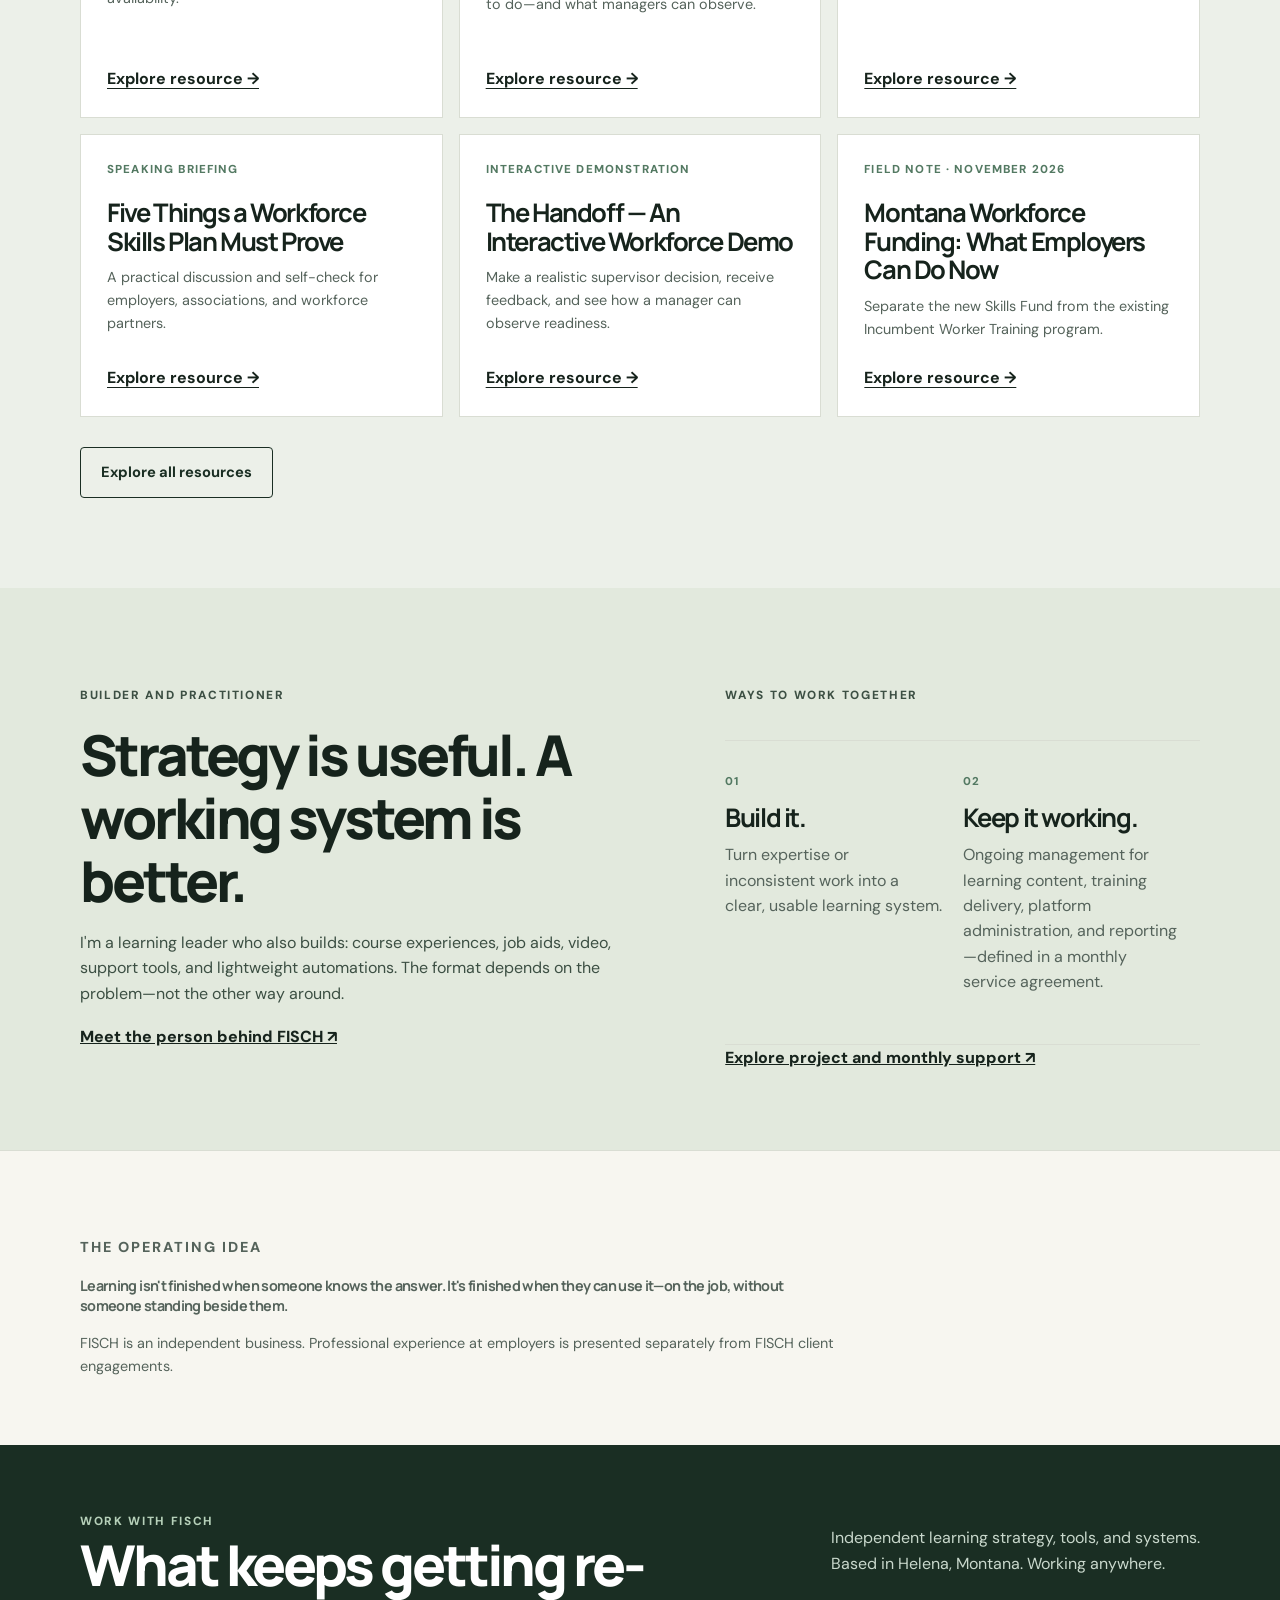
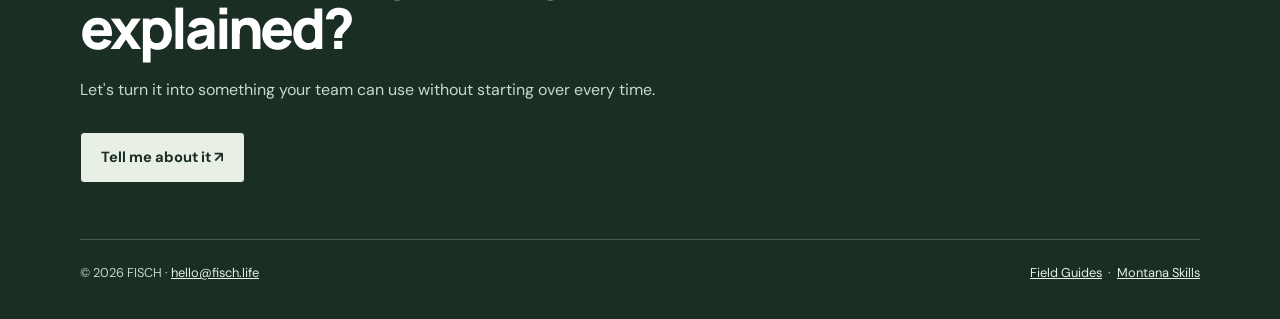
==== commit 9b3613f6: "Growth: clarify Montana campaign and recurring service" ====
--- a/index.html
+++ b/index.html
@@ -1,9 +1,10 @@
 <!doctype html><html lang="en"><head><meta charset="utf-8"><meta name="viewport" content="width=device-width, initial-scale=1"><title>Make it repeatable | FISCH</title><meta name="description" content="FISCH turns internal expertise into useful learning, tools, and repeatable workplace systems."><link rel="canonical" href="https://fisch.life/"><meta property="og:type" content="website"><meta property="og:title" content="Make it repeatable | FISCH"><meta property="og:description" content="FISCH turns internal expertise into useful learning, tools, and repeatable workplace systems."><meta property="og:image" content="https://fisch.life/assets/images/og-image.png"><link rel="icon" href="/assets/logos/fisch-logo-green.svg" type="image/svg+xml"><link rel="stylesheet" href="/v2.css"></head><body><header class="site-header"><div class="wrap top"><a class="brand" href="/" aria-label="FISCH home"><img src="/assets/logos/fisch-logo-green.svg" alt="FISCH"></a><button type="button" id="menu-toggle" class="menu-btn" aria-expanded="false" aria-controls="site-nav">Menu</button><nav id="site-nav" class="nav" aria-label="Main"><a href="/work/">What we build</a><a href="/resources/">Resources</a><a href="/about/">About</a><a class="nav-cta" href="mailto:hello@fisch.life?subject=FISCH%20%7C%20New%20project%20inquiry&amp;body=Hi%20Patrick%2C%0A%0AI'd%20like%20to%20discuss%20a%20potential%20FISCH%20project.%0A%0AMy%20organization%2Fteam%3A%0A%0AWhat%20we%20need%20people%20to%20do%20more%20consistently%3A%0A%0AWhat%20keeps%20breaking%20or%20getting%20re-explained%3A%0A%0AWhat%20a%20better%20outcome%20would%20look%20like%3A%0A%0ATimeline%20and%20best%20contact%3A%0A%0ASource%3A%20fisch.life%0A">Let's talk</a></nav></div></header>
 <main>
-<section class="hero"><div class="wrap intro"><p class="eyebrow">Independent learning &amp; performance systems studio</p><h1>Your best work shouldn't live in someone's head.<br><em>Make it repeatable.</em></h1><p class="lead">I help organizations turn scattered know-how into practical learning, workflow tools, and systems that keep working after the training ends.</p><div class="actions"><a href="/work/" class="btn">See what FISCH builds ↗</a><a href="/resources/" class="btn secondary">Use a free tool</a></div></div></section>
+<section class="hero"><div class="wrap intro"><p class="eyebrow">Independent learning &amp; performance systems studio</p><h1>Your best work shouldn't live in someone's head.<br><em>Make it repeatable.</em></h1><p class="lead">I help organizations turn scattered know-how into practical learning, workflow tools, and systems that keep working after the training ends.</p><div class="actions"><a href="/work/" class="btn" data-fisch-cta="service_explore">See what FISCH builds ↗</a><a href="/resources/" class="btn secondary">Use a free tool</a></div></div></section>
+<section class="campaign-feature" aria-labelledby="montana-feature-title"><div class="wrap campaign-feature-inner"><div class="campaign-feature-copy"><p class="eyebrow">Montana employers · Workforce skills</p><h2 id="montana-feature-title">Montana training funding is changing. Start with the skill.</h2><p>The new Skills Fund and the existing Incumbent Worker Training program have different rules and timelines. Understand what's available—and define the job skill worth improving before buying training.</p></div><div class="campaign-feature-actions"><a class="btn" href="/montana-skills/" data-fisch-cta="montana_funding">Explore Montana funding ↗</a><a class="campaign-feature-link" href="/briefings/workforce-skills/" data-fisch-cta="workforce_briefing">See the employer briefing ↗</a></div></div></section>
 <section class="transformation"><div class="wrap"><p class="eyebrow">The work, not the course</p><h2>From “ask the person who knows” to “here's how we do it.”</h2><div class="trans-row"><div class="trans-panel"><p class="eyebrow">Before</p><img class="trans-image" src="/assets/images/scattered-knowhow.png" width="640" height="480" alt="Scattered notes, messages, and undocumented know-how" loading="lazy" decoding="async"><strong>Great work depends on memory.</strong><p>Scattered documentation, repeated questions, and handoffs that break.</p></div><div class="trans-arrow" aria-hidden="true">→</div><div class="trans-panel"><p class="eyebrow">After</p><img class="trans-image" src="/assets/images/execution-system.png" width="640" height="427" alt="Organized work supports, onboarding, and consistent processes" loading="lazy" decoding="async"><strong>The right move is easier to repeat.</strong><p>Clear practice, useful guides, manager support, and evidence of improvement.</p></div></div></div></section>
 <section class="section"><div class="wrap"><div class="section-head"><div><p class="eyebrow">Where we help</p><h2>Make the important work easier to do well.</h2></div><p class="section-note">Most organizations don't need another library of courses. They need their people to do the work with less guesswork.</p></div><div class="problem-grid"><div class="problem"><h3>Onboarding that gets people ready.</h3><p>Move beyond day-one content. Give new hires practical paths, examples, practice, and manager checkpoints.</p></div><div class="problem"><h3>Expertise anyone can use.</h3><p>Capture how experienced people make decisions. Turn it into repeatable processes and usable tools.</p></div><div class="problem"><h3>Adoption that survives launch day.</h3><p>Build in-workflow guidance, reinforcement, and a way to tell whether the new process is actually being used.</p></div></div><div class="actions"><a href="/work/" class="btn secondary">How we work ↗</a><a href="/demos/field-handoff/" class="btn">Try a real-time practice demo ↗</a></div></div></section>
 <section class="section" style="background:#ecf0e9"><div class="wrap"><div class="section-head"><div><p class="eyebrow">Field Guides / Free to use</p><h2>Don't just read about better learning. Try it.</h2></div><p class="section-note">Small practical tools for leaders, teams, and experts who want fewer repeated explanations.</p></div><div class="resource-list" id="resource-list"><article><span class="tag">Printable guide</span><h3>The Repeatability Checklist</h3><p>Find where critical know-how lives in people's heads.</p><a href="/resources/repeatability-checklist/">Open the guide ↗</a></article><article><span class="tag">Worksheet</span><h3>The Onboarding Readiness Map</h3><p>Define the actual skills a new hire should show.</p><a href="/resources/onboarding-readiness/">Use the worksheet ↗</a></article><article><span class="tag">Interactive tool</span><h3>Does This Need Training?</h3><p>Find a simpler first move for the problem.</p><a href="/resources/decision-tool/">Try the tool ↗</a></article></div><div class="actions"><a href="/resources/" class="btn secondary">Explore all resources</a></div></div></section>
-<section class="band"><div class="wrap band-inner"><div><p class="eyebrow">Builder and practitioner</p><h2>Strategy is useful. A working system is better.</h2><p>I'm a learning leader who also builds: course experiences, job aids, video, support tools, and lightweight automations. The format depends on the problem—not the other way around.</p><a href="/about/">Meet the person behind FISCH ↗</a></div><div><p class="eyebrow">Ways to work together</p><div class="services"><div class="service"><span class="num">01</span><h3>Build it.</h3><p>Turn expertise or inconsistent work into a clear, usable learning system.</p></div><div class="service"><span class="num">02</span><h3>Keep it working.</h3><p>Maintain training, delivery, updates, analytics, and support on an agreed monthly basis.</p></div></div><a href="/work/">See the engagement paths ↗</a></div></div></section>
+<section class="band"><div class="wrap band-inner"><div><p class="eyebrow">Builder and practitioner</p><h2>Strategy is useful. A working system is better.</h2><p>I'm a learning leader who also builds: course experiences, job aids, video, support tools, and lightweight automations. The format depends on the problem—not the other way around.</p><a href="/about/">Meet the person behind FISCH ↗</a></div><div><p class="eyebrow">Ways to work together</p><div class="services"><div class="service"><span class="num">01</span><h3>Build it.</h3><p>Turn expertise or inconsistent work into a clear, usable learning system.</p></div><div class="service"><span class="num">02</span><h3>Keep it working.</h3><p>Ongoing management for learning content, training delivery, platform administration, and reporting—defined in a monthly service agreement.</p></div></div><a href="/work/" data-fisch-cta="monthly_services">Explore project and monthly support ↗</a></div></div></section>
 <section class="proof"><div class="wrap"><p class="eyebrow">The operating idea</p><p class="quote">Learning isn't finished when someone knows the answer. It's finished when they can use it—on the job, without someone standing beside them.</p><p>FISCH is an independent business. Professional experience at employers is presented separately from FISCH client engagements.</p></div></section>
 </main><footer class="footer"><div class="wrap"><div class="footer-main"><div><span class="eyebrow" style="color:#b6d0b9">Work with FISCH</span><h2>What keeps getting re-explained?</h2><p>Let's turn it into something your team can use without starting over every time.</p><div class="actions"><a class="btn" style="background:#e8efe4;color:#1a2e23" href="mailto:hello@fisch.life?subject=FISCH%20%7C%20New%20project%20inquiry&amp;body=Hi%20Patrick%2C%0A%0AI'd%20like%20to%20discuss%20a%20potential%20FISCH%20project.%0A%0AMy%20organization%2Fteam%3A%0A%0AWhat%20we%20need%20people%20to%20do%20more%20consistently%3A%0A%0AWhat%20keeps%20breaking%20or%20getting%20re-explained%3A%0A%0AWhat%20a%20better%20outcome%20would%20look%20like%3A%0A%0ATimeline%20and%20best%20contact%3A%0A%0ASource%3A%20fisch.life%0A">Tell me about it ↗</a></div></div><p>Independent learning strategy, tools, and systems.<br>Based in Helena, Montana. Working anywhere.</p></div><div class="footer-bottom"><span>© 2026 FISCH · <a href="mailto:hello@fisch.life">hello@fisch.life</a></span><span><a href="/resources/">Field Guides</a> &nbsp;·&nbsp; <a href="/montana-skills/">Montana Skills</a></span></div></div></footer><script src="/site-v2.js" defer></script></body></html>
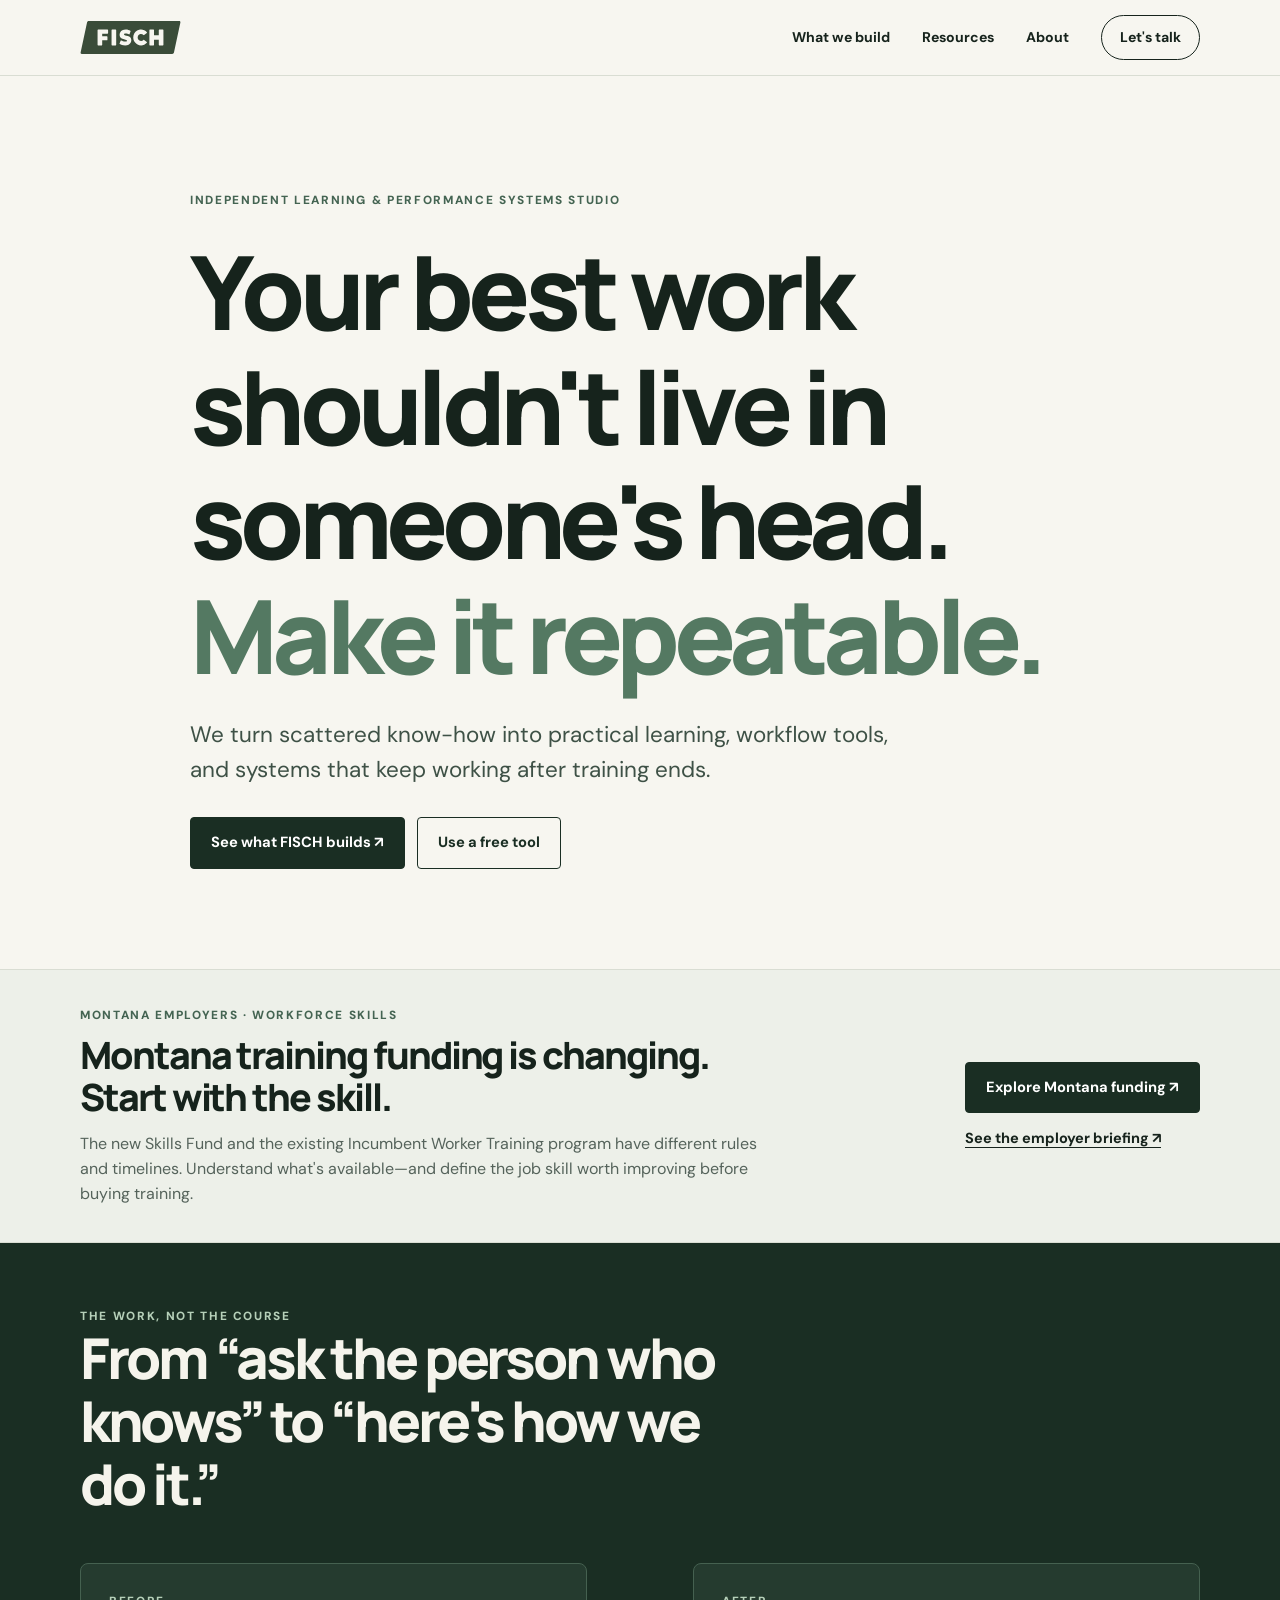
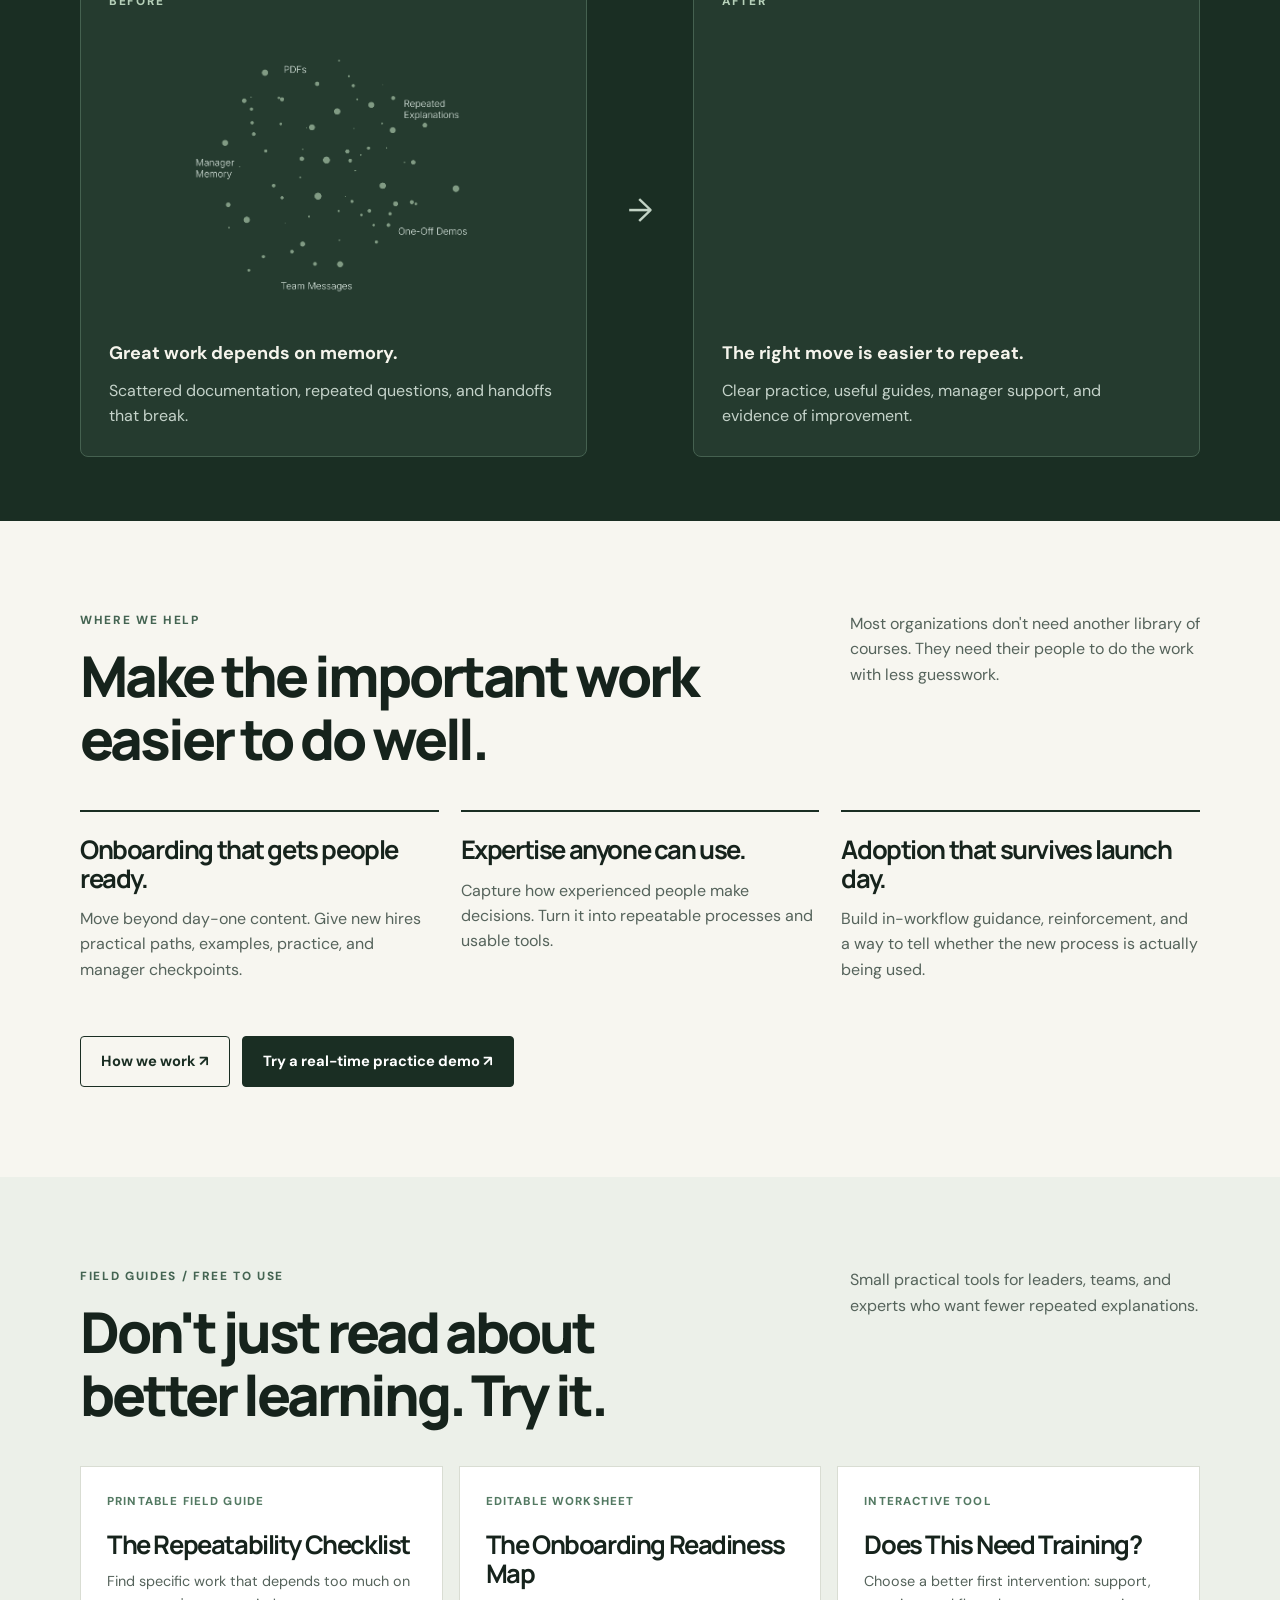
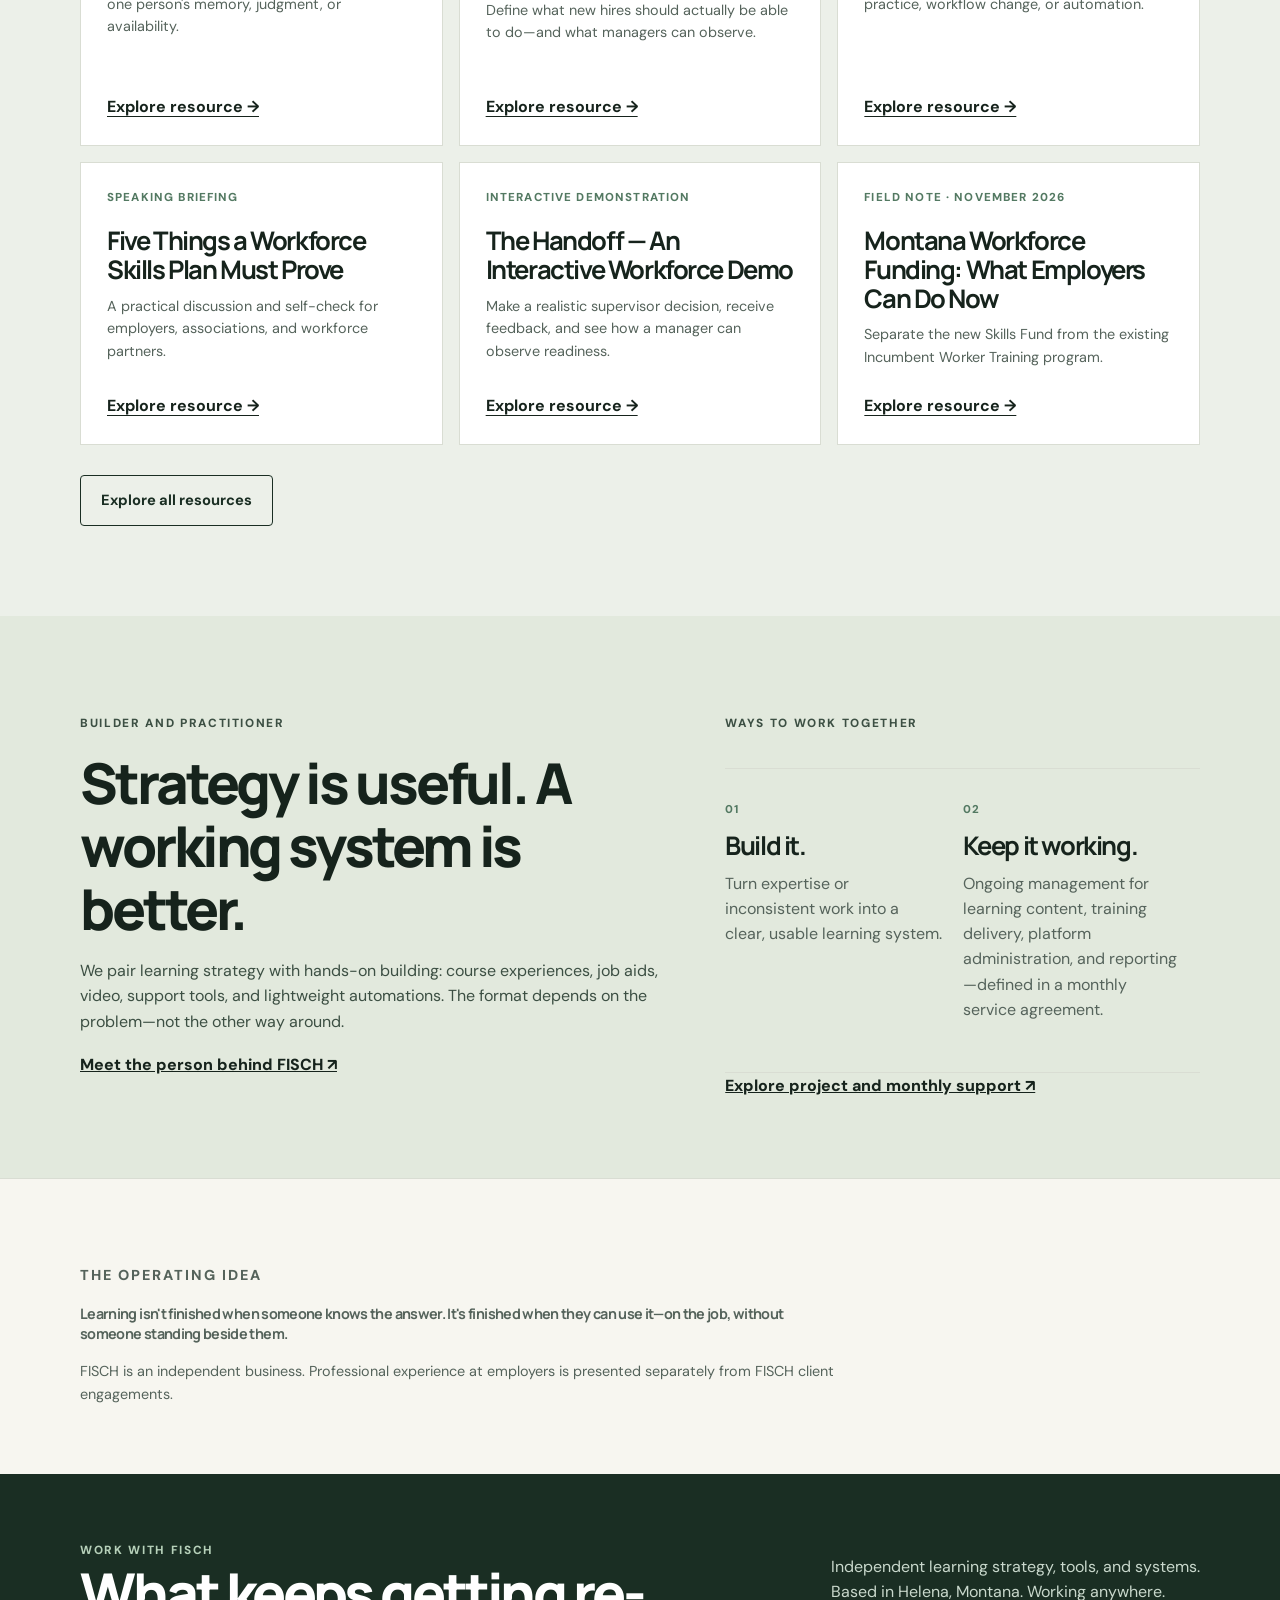
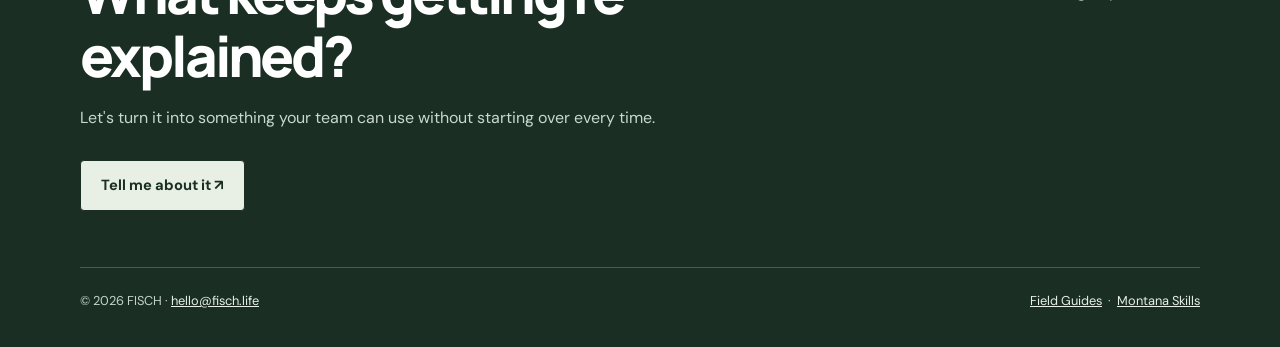
==== commit bd608331: "Editorial: align FISCH voice and founder presentation" ====
--- a/index.html
+++ b/index.html
@@ -1,10 +1,10 @@
 <!doctype html><html lang="en"><head><meta charset="utf-8"><meta name="viewport" content="width=device-width, initial-scale=1"><title>Make it repeatable | FISCH</title><meta name="description" content="FISCH turns internal expertise into useful learning, tools, and repeatable workplace systems."><link rel="canonical" href="https://fisch.life/"><meta property="og:type" content="website"><meta property="og:title" content="Make it repeatable | FISCH"><meta property="og:description" content="FISCH turns internal expertise into useful learning, tools, and repeatable workplace systems."><meta property="og:image" content="https://fisch.life/assets/images/og-image.png"><link rel="icon" href="/assets/logos/fisch-logo-green.svg" type="image/svg+xml"><link rel="stylesheet" href="/v2.css"></head><body><header class="site-header"><div class="wrap top"><a class="brand" href="/" aria-label="FISCH home"><img src="/assets/logos/fisch-logo-green.svg" alt="FISCH"></a><button type="button" id="menu-toggle" class="menu-btn" aria-expanded="false" aria-controls="site-nav">Menu</button><nav id="site-nav" class="nav" aria-label="Main"><a href="/work/">What we build</a><a href="/resources/">Resources</a><a href="/about/">About</a><a class="nav-cta" href="mailto:hello@fisch.life?subject=FISCH%20%7C%20New%20project%20inquiry&amp;body=Hi%20Patrick%2C%0A%0AI'd%20like%20to%20discuss%20a%20potential%20FISCH%20project.%0A%0AMy%20organization%2Fteam%3A%0A%0AWhat%20we%20need%20people%20to%20do%20more%20consistently%3A%0A%0AWhat%20keeps%20breaking%20or%20getting%20re-explained%3A%0A%0AWhat%20a%20better%20outcome%20would%20look%20like%3A%0A%0ATimeline%20and%20best%20contact%3A%0A%0ASource%3A%20fisch.life%0A">Let's talk</a></nav></div></header>
 <main>
-<section class="hero"><div class="wrap intro"><p class="eyebrow">Independent learning &amp; performance systems studio</p><h1>Your best work shouldn't live in someone's head.<br><em>Make it repeatable.</em></h1><p class="lead">I help organizations turn scattered know-how into practical learning, workflow tools, and systems that keep working after the training ends.</p><div class="actions"><a href="/work/" class="btn" data-fisch-cta="service_explore">See what FISCH builds ↗</a><a href="/resources/" class="btn secondary">Use a free tool</a></div></div></section>
+<section class="hero"><div class="wrap intro"><p class="eyebrow">Independent learning &amp; performance systems studio</p><h1>Your best work shouldn't live in someone's head.<br><em>Make it repeatable.</em></h1><p class="lead">We turn scattered know-how into practical learning, workflow tools, and systems that keep working after training ends.</p><div class="actions"><a href="/work/" class="btn" data-fisch-cta="service_explore">See what FISCH builds ↗</a><a href="/resources/" class="btn secondary">Use a free tool</a></div></div></section>
 <section class="campaign-feature" aria-labelledby="montana-feature-title"><div class="wrap campaign-feature-inner"><div class="campaign-feature-copy"><p class="eyebrow">Montana employers · Workforce skills</p><h2 id="montana-feature-title">Montana training funding is changing. Start with the skill.</h2><p>The new Skills Fund and the existing Incumbent Worker Training program have different rules and timelines. Understand what's available—and define the job skill worth improving before buying training.</p></div><div class="campaign-feature-actions"><a class="btn" href="/montana-skills/" data-fisch-cta="montana_funding">Explore Montana funding ↗</a><a class="campaign-feature-link" href="/briefings/workforce-skills/" data-fisch-cta="workforce_briefing">See the employer briefing ↗</a></div></div></section>
 <section class="transformation"><div class="wrap"><p class="eyebrow">The work, not the course</p><h2>From “ask the person who knows” to “here's how we do it.”</h2><div class="trans-row"><div class="trans-panel"><p class="eyebrow">Before</p><img class="trans-image" src="/assets/images/scattered-knowhow.png" width="640" height="480" alt="Scattered notes, messages, and undocumented know-how" loading="lazy" decoding="async"><strong>Great work depends on memory.</strong><p>Scattered documentation, repeated questions, and handoffs that break.</p></div><div class="trans-arrow" aria-hidden="true">→</div><div class="trans-panel"><p class="eyebrow">After</p><img class="trans-image" src="/assets/images/execution-system.png" width="640" height="427" alt="Organized work supports, onboarding, and consistent processes" loading="lazy" decoding="async"><strong>The right move is easier to repeat.</strong><p>Clear practice, useful guides, manager support, and evidence of improvement.</p></div></div></div></section>
 <section class="section"><div class="wrap"><div class="section-head"><div><p class="eyebrow">Where we help</p><h2>Make the important work easier to do well.</h2></div><p class="section-note">Most organizations don't need another library of courses. They need their people to do the work with less guesswork.</p></div><div class="problem-grid"><div class="problem"><h3>Onboarding that gets people ready.</h3><p>Move beyond day-one content. Give new hires practical paths, examples, practice, and manager checkpoints.</p></div><div class="problem"><h3>Expertise anyone can use.</h3><p>Capture how experienced people make decisions. Turn it into repeatable processes and usable tools.</p></div><div class="problem"><h3>Adoption that survives launch day.</h3><p>Build in-workflow guidance, reinforcement, and a way to tell whether the new process is actually being used.</p></div></div><div class="actions"><a href="/work/" class="btn secondary">How we work ↗</a><a href="/demos/field-handoff/" class="btn">Try a real-time practice demo ↗</a></div></div></section>
 <section class="section" style="background:#ecf0e9"><div class="wrap"><div class="section-head"><div><p class="eyebrow">Field Guides / Free to use</p><h2>Don't just read about better learning. Try it.</h2></div><p class="section-note">Small practical tools for leaders, teams, and experts who want fewer repeated explanations.</p></div><div class="resource-list" id="resource-list"><article><span class="tag">Printable guide</span><h3>The Repeatability Checklist</h3><p>Find where critical know-how lives in people's heads.</p><a href="/resources/repeatability-checklist/">Open the guide ↗</a></article><article><span class="tag">Worksheet</span><h3>The Onboarding Readiness Map</h3><p>Define the actual skills a new hire should show.</p><a href="/resources/onboarding-readiness/">Use the worksheet ↗</a></article><article><span class="tag">Interactive tool</span><h3>Does This Need Training?</h3><p>Find a simpler first move for the problem.</p><a href="/resources/decision-tool/">Try the tool ↗</a></article></div><div class="actions"><a href="/resources/" class="btn secondary">Explore all resources</a></div></div></section>
-<section class="band"><div class="wrap band-inner"><div><p class="eyebrow">Builder and practitioner</p><h2>Strategy is useful. A working system is better.</h2><p>I'm a learning leader who also builds: course experiences, job aids, video, support tools, and lightweight automations. The format depends on the problem—not the other way around.</p><a href="/about/">Meet the person behind FISCH ↗</a></div><div><p class="eyebrow">Ways to work together</p><div class="services"><div class="service"><span class="num">01</span><h3>Build it.</h3><p>Turn expertise or inconsistent work into a clear, usable learning system.</p></div><div class="service"><span class="num">02</span><h3>Keep it working.</h3><p>Ongoing management for learning content, training delivery, platform administration, and reporting—defined in a monthly service agreement.</p></div></div><a href="/work/" data-fisch-cta="monthly_services">Explore project and monthly support ↗</a></div></div></section>
+<section class="band"><div class="wrap band-inner"><div><p class="eyebrow">Builder and practitioner</p><h2>Strategy is useful. A working system is better.</h2><p>We pair learning strategy with hands-on building: course experiences, job aids, video, support tools, and lightweight automations. The format depends on the problem—not the other way around.</p><a href="/about/">Meet the person behind FISCH ↗</a></div><div><p class="eyebrow">Ways to work together</p><div class="services"><div class="service"><span class="num">01</span><h3>Build it.</h3><p>Turn expertise or inconsistent work into a clear, usable learning system.</p></div><div class="service"><span class="num">02</span><h3>Keep it working.</h3><p>Ongoing management for learning content, training delivery, platform administration, and reporting—defined in a monthly service agreement.</p></div></div><a href="/work/" data-fisch-cta="monthly_services">Explore project and monthly support ↗</a></div></div></section>
 <section class="proof"><div class="wrap"><p class="eyebrow">The operating idea</p><p class="quote">Learning isn't finished when someone knows the answer. It's finished when they can use it—on the job, without someone standing beside them.</p><p>FISCH is an independent business. Professional experience at employers is presented separately from FISCH client engagements.</p></div></section>
 </main><footer class="footer"><div class="wrap"><div class="footer-main"><div><span class="eyebrow" style="color:#b6d0b9">Work with FISCH</span><h2>What keeps getting re-explained?</h2><p>Let's turn it into something your team can use without starting over every time.</p><div class="actions"><a class="btn" style="background:#e8efe4;color:#1a2e23" href="mailto:hello@fisch.life?subject=FISCH%20%7C%20New%20project%20inquiry&amp;body=Hi%20Patrick%2C%0A%0AI'd%20like%20to%20discuss%20a%20potential%20FISCH%20project.%0A%0AMy%20organization%2Fteam%3A%0A%0AWhat%20we%20need%20people%20to%20do%20more%20consistently%3A%0A%0AWhat%20keeps%20breaking%20or%20getting%20re-explained%3A%0A%0AWhat%20a%20better%20outcome%20would%20look%20like%3A%0A%0ATimeline%20and%20best%20contact%3A%0A%0ASource%3A%20fisch.life%0A">Tell me about it ↗</a></div></div><p>Independent learning strategy, tools, and systems.<br>Based in Helena, Montana. Working anywhere.</p></div><div class="footer-bottom"><span>© 2026 FISCH · <a href="mailto:hello@fisch.life">hello@fisch.life</a></span><span><a href="/resources/">Field Guides</a> &nbsp;·&nbsp; <a href="/montana-skills/">Montana Skills</a></span></div></div></footer><script src="/site-v2.js" defer></script></body></html>
--- a/v2.css
+++ b/v2.css
@@ -114,3 +114,13 @@
 #readiness-message{margin-bottom:20px;max-width:300px}
 @media(max-width:760px){.briefing-check{grid-template-columns:1fr}.briefing-step summary{grid-template-columns:42px 1fr 20px;padding:22px 0}.briefing-step>div{padding:0 10px 25px 59px}.demo-stage{padding:55px 0}}
 @media print{.demo-interaction .btn,.demo-feedback button,.briefing-steps .summary-plus{display:none!important}.demo-stage{background:white;color:black}.demo-context>p,.demo-context .micro{color:#333}.demo-interaction{box-shadow:none}.manager-kit{background:white;border:1px solid #bbb}.briefing-step>div{display:block}.briefing-step[open]>div{display:block}.briefing-step:not([open])>div{display:none}.score-number{font-size:3rem}}
+
+/* Homepage Montana campaign: a compact editorial feature using existing FISCH tokens. */
+.campaign-feature{background:#edf0e9;border-top:1px solid var(--line);border-bottom:1px solid var(--line);padding:36px 0}
+.campaign-feature-inner{display:grid;grid-template-columns:minmax(0,1fr) auto;gap:36px;align-items:center}
+.campaign-feature h2{font-size:clamp(1.55rem,3vw,2.35rem);margin:10px 0 12px;max-width:670px}
+.campaign-feature-copy>p:last-child{color:var(--muted);max-width:700px}
+.campaign-feature-actions{display:flex;flex-direction:column;align-items:flex-start;gap:14px}
+.campaign-feature-link{font-size:.91rem;font-weight:700;text-underline-offset:4px}
+@media(max-width:820px){.campaign-feature-inner{grid-template-columns:1fr;gap:22px}.campaign-feature-actions{flex-direction:row;align-items:center;flex-wrap:wrap}}
+@media(max-width:550px){.campaign-feature-actions{flex-direction:column;align-items:stretch}.campaign-feature-actions .btn{width:100%}}
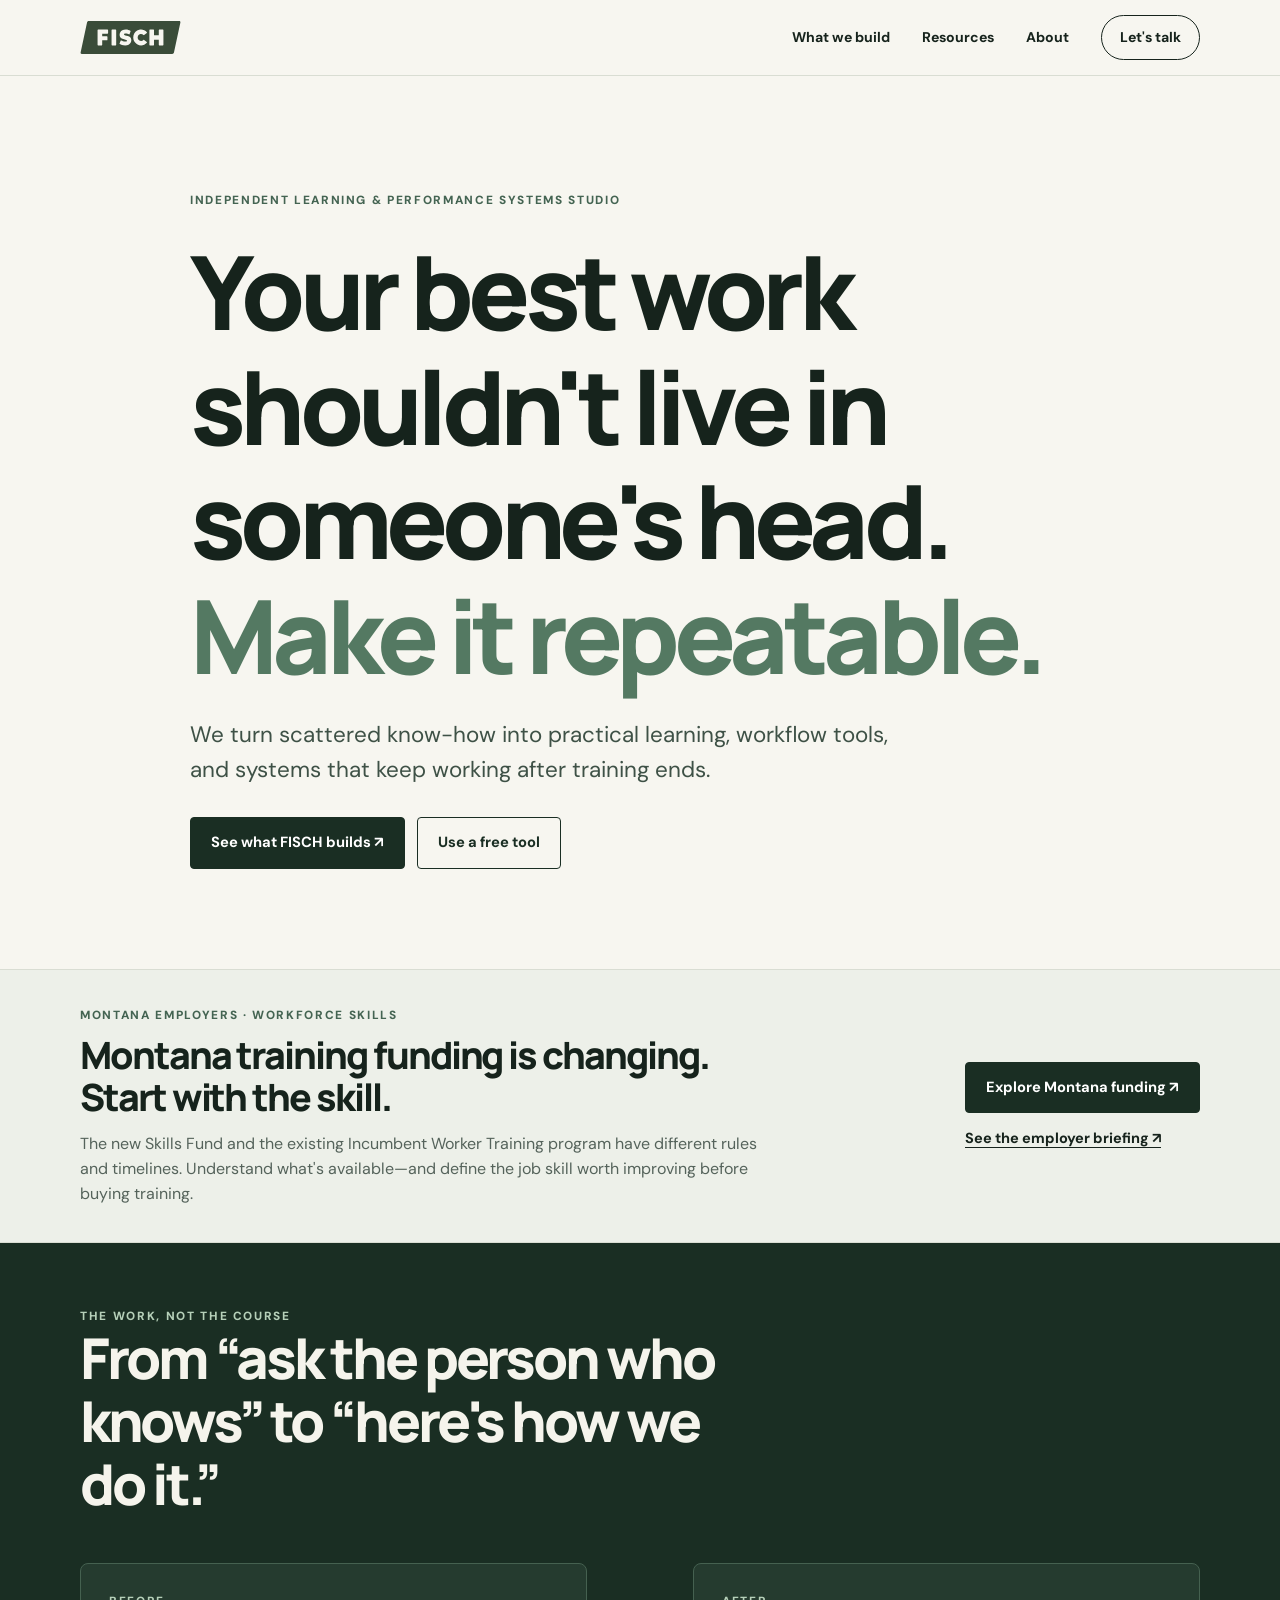
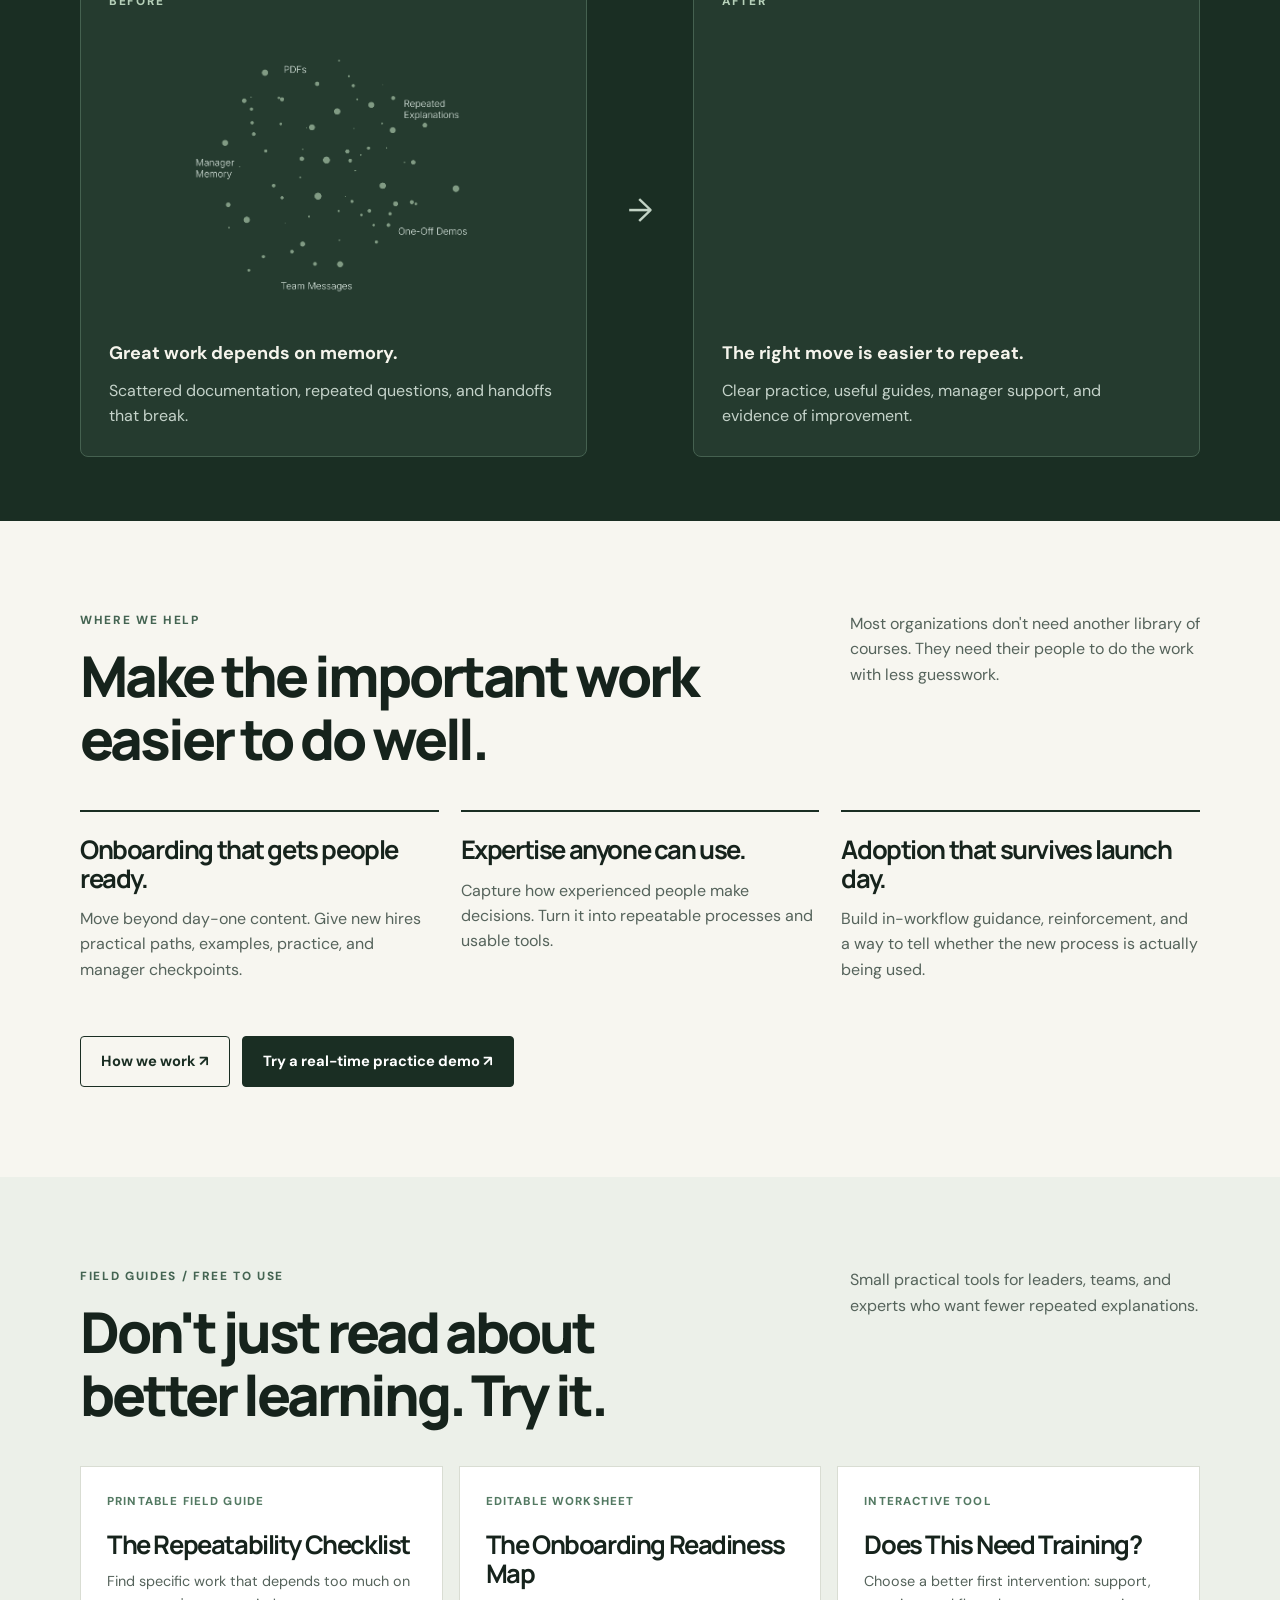
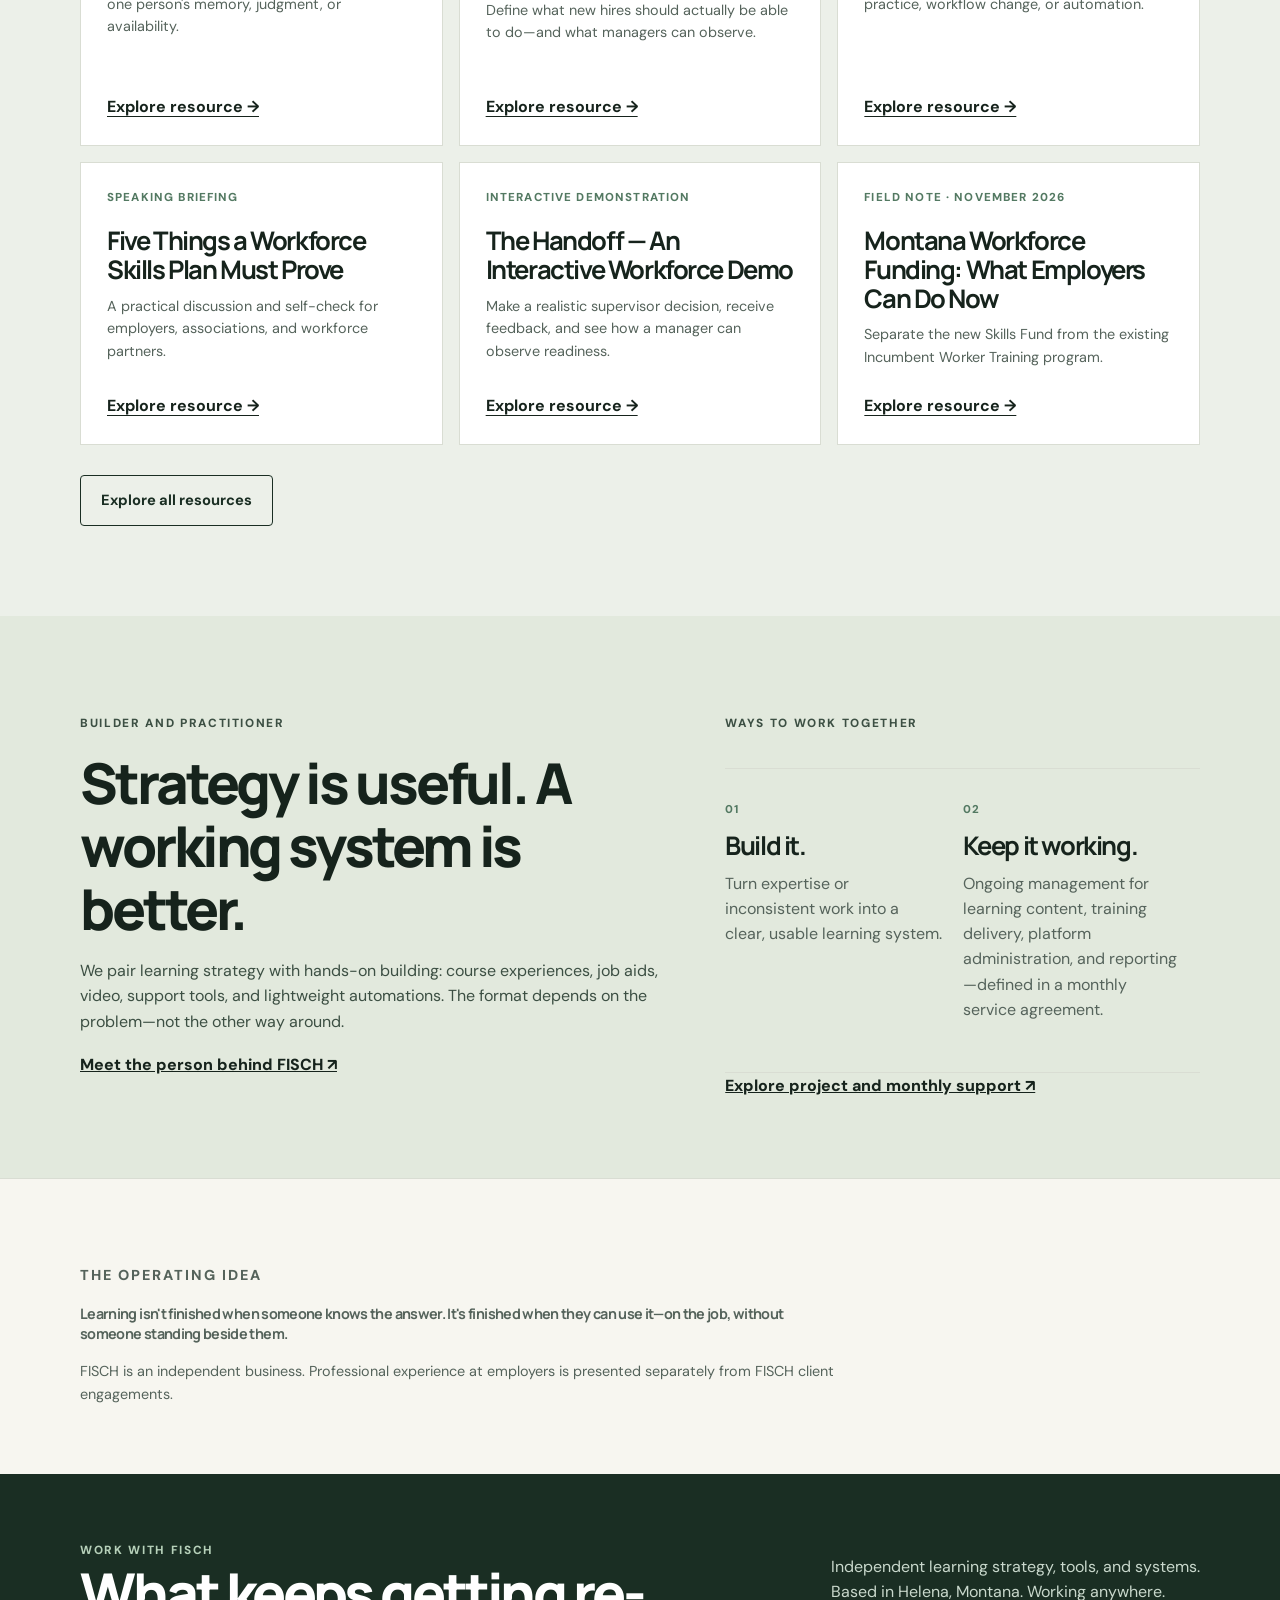
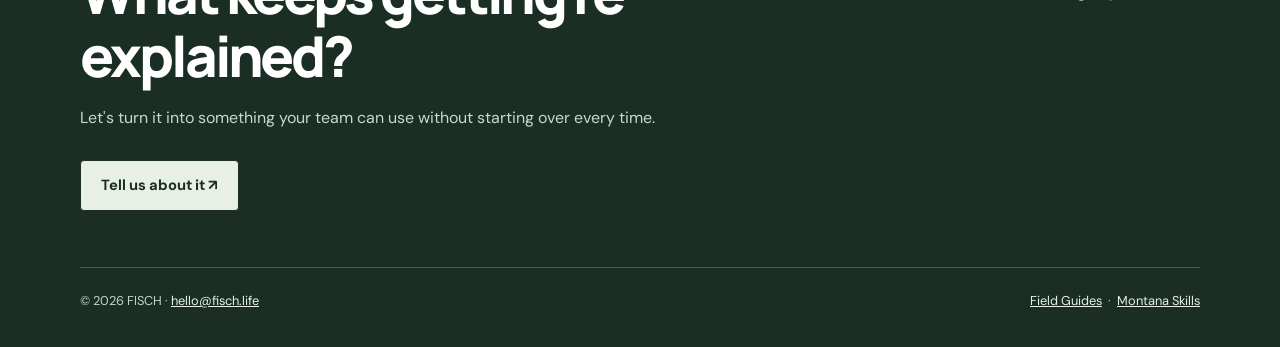
==== commit e78975d6: "Editorial: align footer inquiry CTA with FISCH 'we' voice" ====
--- a/index.html
+++ b/index.html
@@ -7,4 +7,4 @@
 <section class="section" style="background:#ecf0e9"><div class="wrap"><div class="section-head"><div><p class="eyebrow">Field Guides / Free to use</p><h2>Don't just read about better learning. Try it.</h2></div><p class="section-note">Small practical tools for leaders, teams, and experts who want fewer repeated explanations.</p></div><div class="resource-list" id="resource-list"><article><span class="tag">Printable guide</span><h3>The Repeatability Checklist</h3><p>Find where critical know-how lives in people's heads.</p><a href="/resources/repeatability-checklist/">Open the guide ↗</a></article><article><span class="tag">Worksheet</span><h3>The Onboarding Readiness Map</h3><p>Define the actual skills a new hire should show.</p><a href="/resources/onboarding-readiness/">Use the worksheet ↗</a></article><article><span class="tag">Interactive tool</span><h3>Does This Need Training?</h3><p>Find a simpler first move for the problem.</p><a href="/resources/decision-tool/">Try the tool ↗</a></article></div><div class="actions"><a href="/resources/" class="btn secondary">Explore all resources</a></div></div></section>
 <section class="band"><div class="wrap band-inner"><div><p class="eyebrow">Builder and practitioner</p><h2>Strategy is useful. A working system is better.</h2><p>We pair learning strategy with hands-on building: course experiences, job aids, video, support tools, and lightweight automations. The format depends on the problem—not the other way around.</p><a href="/about/">Meet the person behind FISCH ↗</a></div><div><p class="eyebrow">Ways to work together</p><div class="services"><div class="service"><span class="num">01</span><h3>Build it.</h3><p>Turn expertise or inconsistent work into a clear, usable learning system.</p></div><div class="service"><span class="num">02</span><h3>Keep it working.</h3><p>Ongoing management for learning content, training delivery, platform administration, and reporting—defined in a monthly service agreement.</p></div></div><a href="/work/" data-fisch-cta="monthly_services">Explore project and monthly support ↗</a></div></div></section>
 <section class="proof"><div class="wrap"><p class="eyebrow">The operating idea</p><p class="quote">Learning isn't finished when someone knows the answer. It's finished when they can use it—on the job, without someone standing beside them.</p><p>FISCH is an independent business. Professional experience at employers is presented separately from FISCH client engagements.</p></div></section>
-</main><footer class="footer"><div class="wrap"><div class="footer-main"><div><span class="eyebrow" style="color:#b6d0b9">Work with FISCH</span><h2>What keeps getting re-explained?</h2><p>Let's turn it into something your team can use without starting over every time.</p><div class="actions"><a class="btn" style="background:#e8efe4;color:#1a2e23" href="mailto:hello@fisch.life?subject=FISCH%20%7C%20New%20project%20inquiry&amp;body=Hi%20Patrick%2C%0A%0AI'd%20like%20to%20discuss%20a%20potential%20FISCH%20project.%0A%0AMy%20organization%2Fteam%3A%0A%0AWhat%20we%20need%20people%20to%20do%20more%20consistently%3A%0A%0AWhat%20keeps%20breaking%20or%20getting%20re-explained%3A%0A%0AWhat%20a%20better%20outcome%20would%20look%20like%3A%0A%0ATimeline%20and%20best%20contact%3A%0A%0ASource%3A%20fisch.life%0A">Tell me about it ↗</a></div></div><p>Independent learning strategy, tools, and systems.<br>Based in Helena, Montana. Working anywhere.</p></div><div class="footer-bottom"><span>© 2026 FISCH · <a href="mailto:hello@fisch.life">hello@fisch.life</a></span><span><a href="/resources/">Field Guides</a> &nbsp;·&nbsp; <a href="/montana-skills/">Montana Skills</a></span></div></div></footer><script src="/site-v2.js" defer></script></body></html>+</main><footer class="footer"><div class="wrap"><div class="footer-main"><div><span class="eyebrow" style="color:#b6d0b9">Work with FISCH</span><h2>What keeps getting re-explained?</h2><p>Let's turn it into something your team can use without starting over every time.</p><div class="actions"><a class="btn" style="background:#e8efe4;color:#1a2e23" href="mailto:hello@fisch.life?subject=FISCH%20%7C%20New%20project%20inquiry&amp;body=Hi%20Patrick%2C%0A%0AI'd%20like%20to%20discuss%20a%20potential%20FISCH%20project.%0A%0AMy%20organization%2Fteam%3A%0A%0AWhat%20we%20need%20people%20to%20do%20more%20consistently%3A%0A%0AWhat%20keeps%20breaking%20or%20getting%20re-explained%3A%0A%0AWhat%20a%20better%20outcome%20would%20look%20like%3A%0A%0ATimeline%20and%20best%20contact%3A%0A%0ASource%3A%20fisch.life%0A">Tell us about it ↗</a></div></div><p>Independent learning strategy, tools, and systems.<br>Based in Helena, Montana. Working anywhere.</p></div><div class="footer-bottom"><span>© 2026 FISCH · <a href="mailto:hello@fisch.life">hello@fisch.life</a></span><span><a href="/resources/">Field Guides</a> &nbsp;·&nbsp; <a href="/montana-skills/">Montana Skills</a></span></div></div></footer><script src="/site-v2.js" defer></script></body></html>
